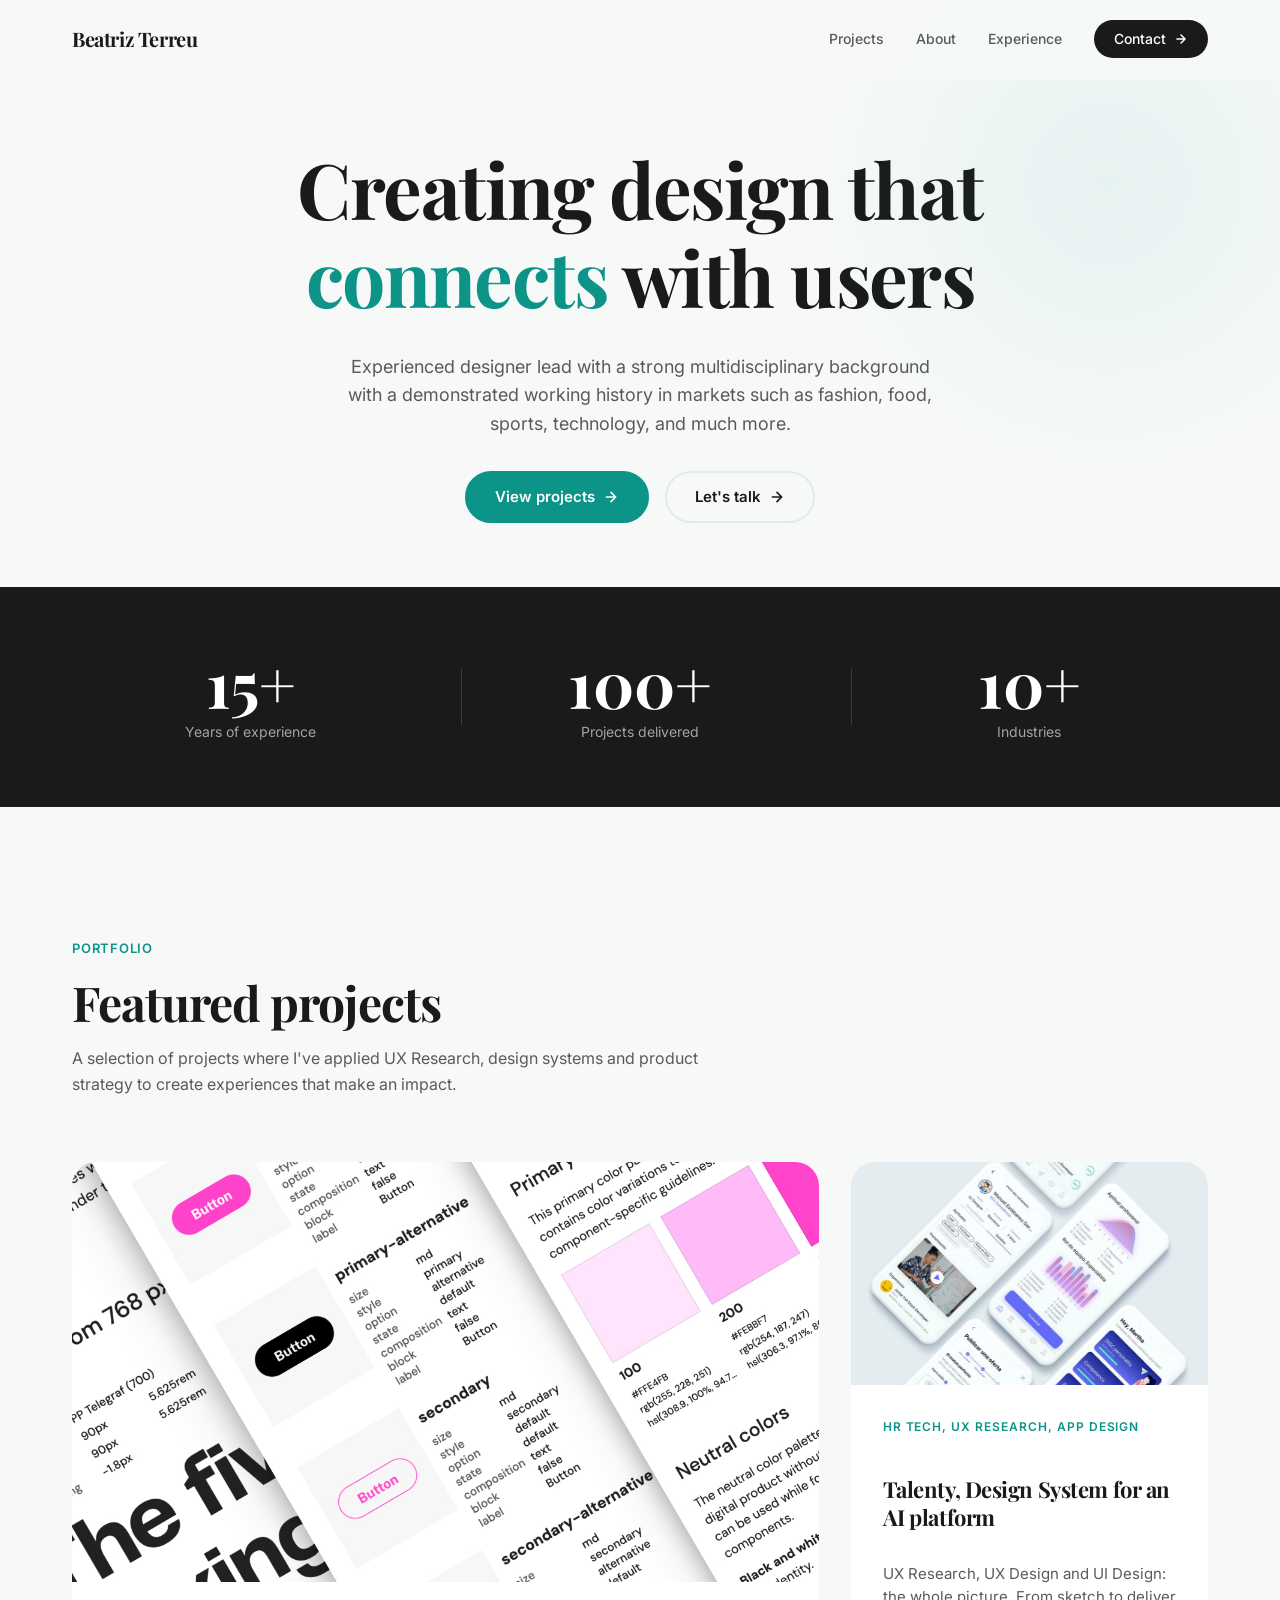
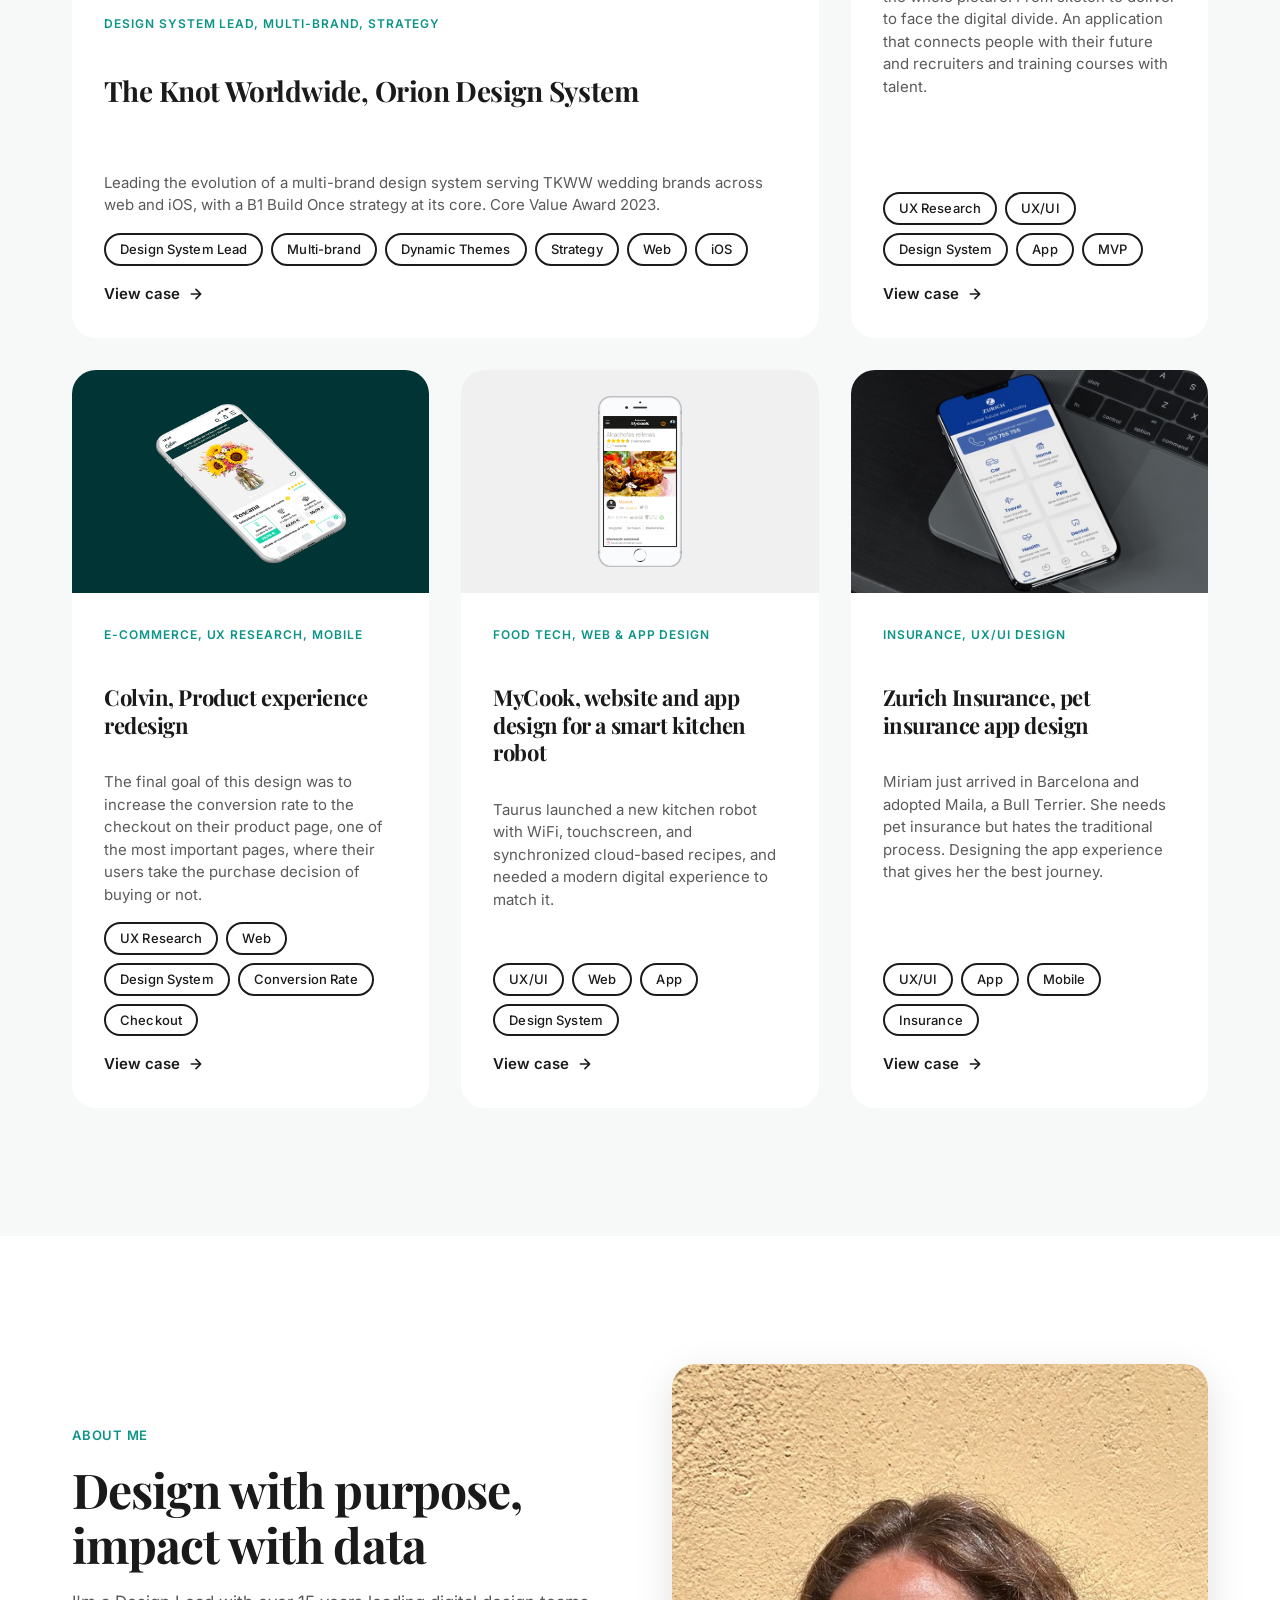
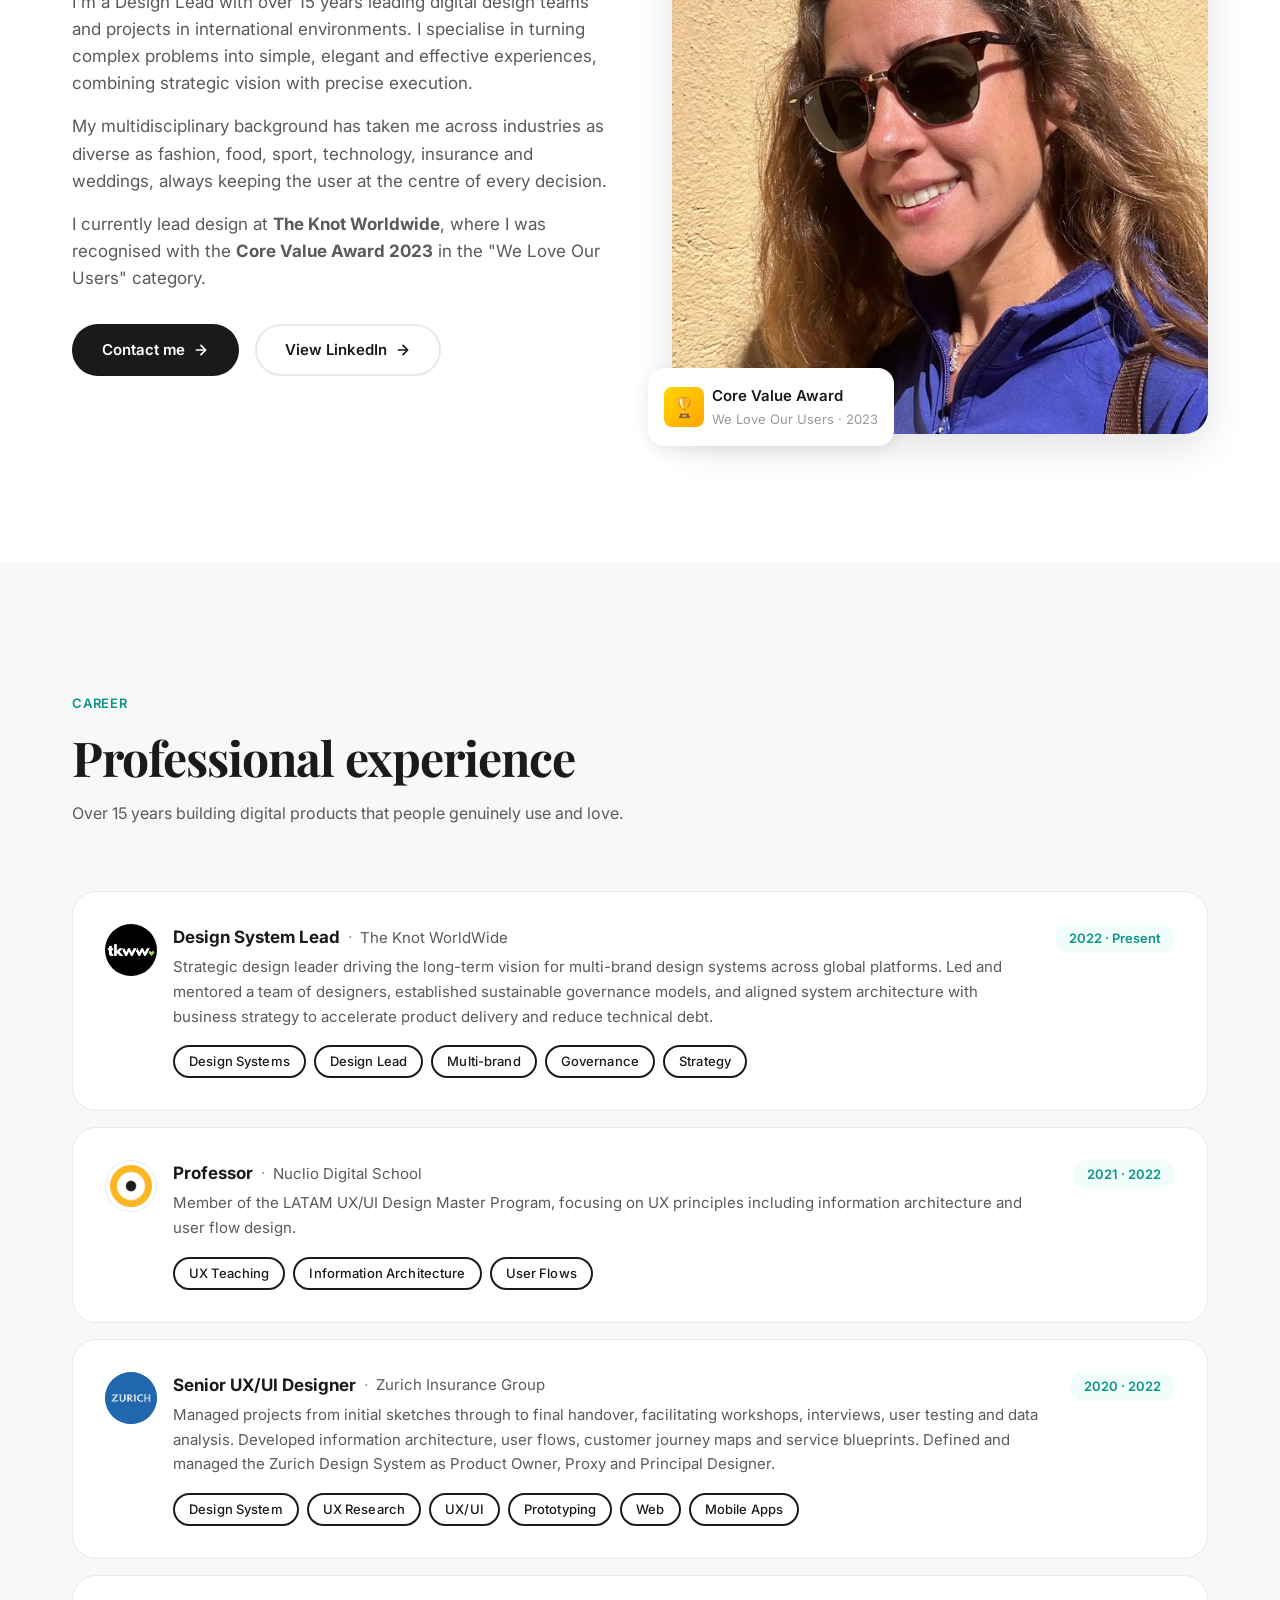
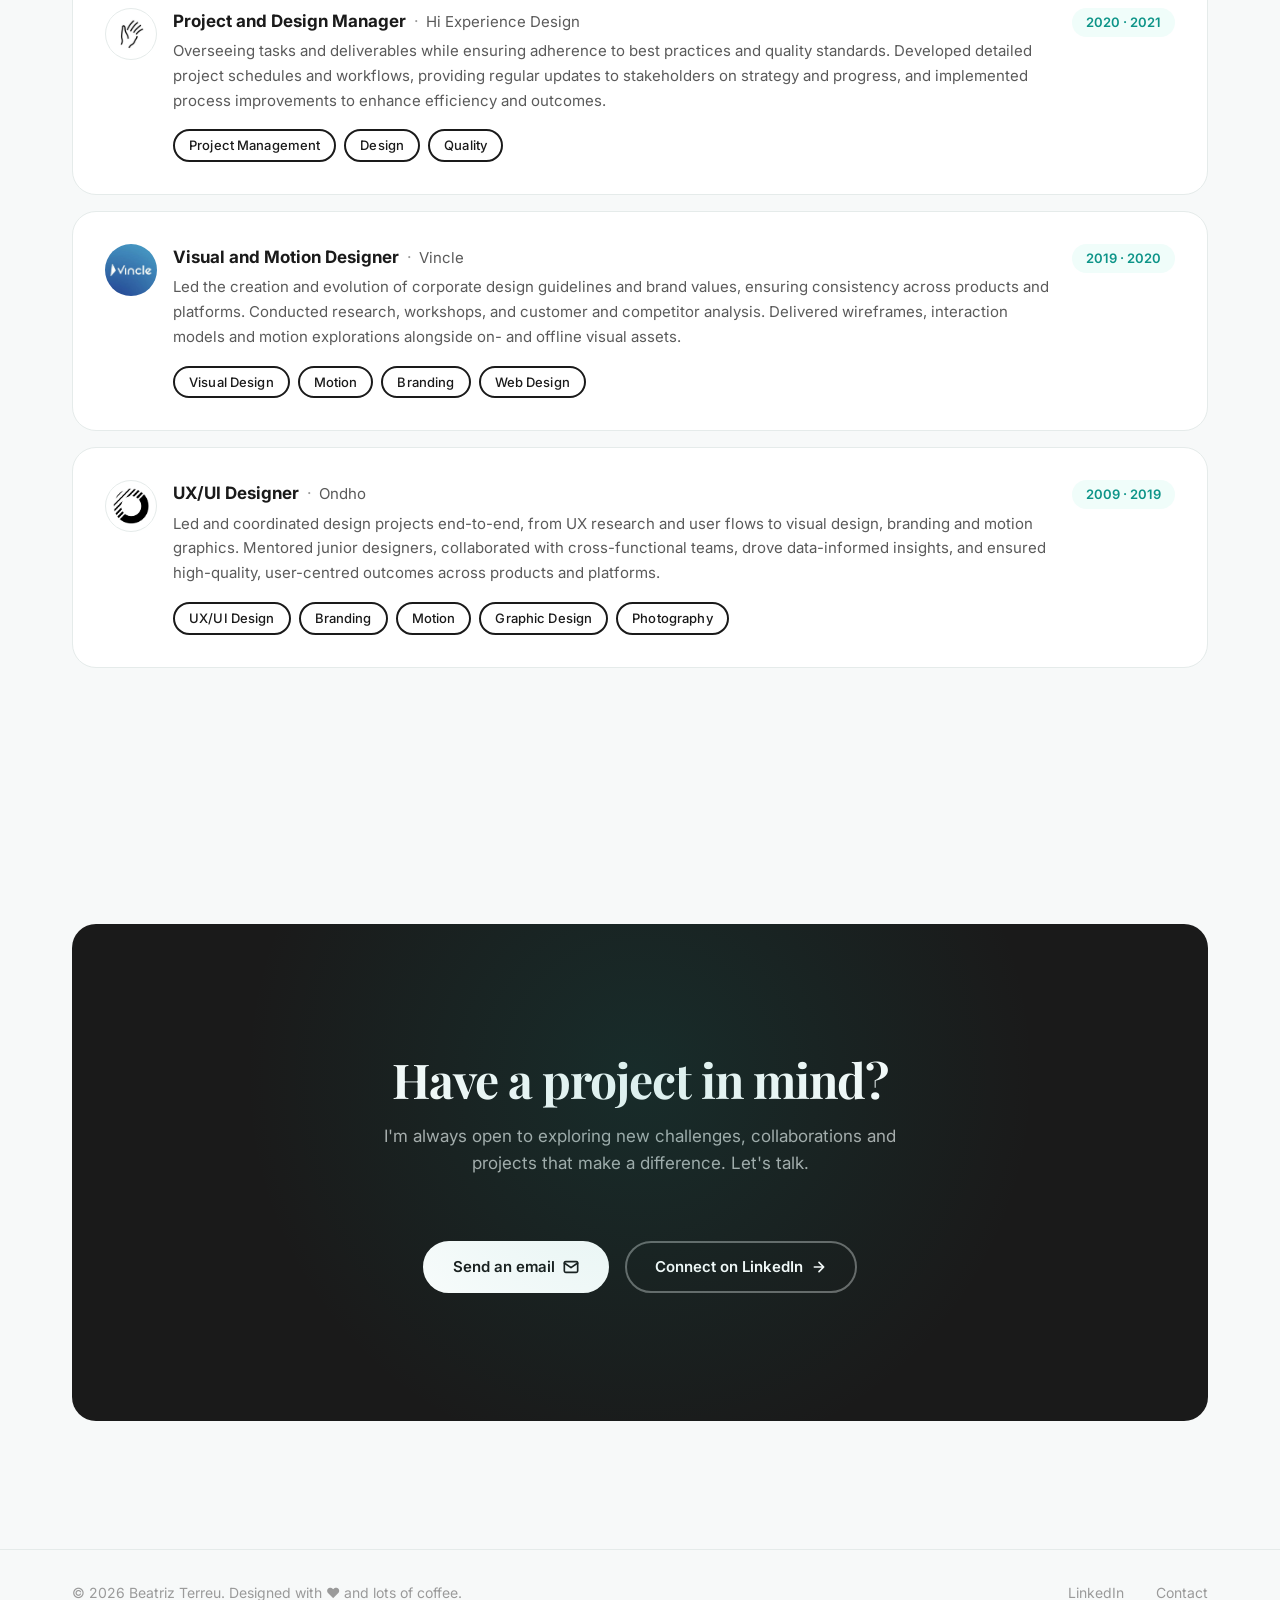
==== index.html @ 4262c6ac "Add files via upload" ====
<!DOCTYPE html>
<html lang="en">
<head>
  <meta charset="UTF-8" />
  <meta name="viewport" content="width=device-width, initial-scale=1.0" />
  <meta name="description" content="Beatriz Terreu, Design Lead with 15+ years of experience. Multidisciplinary background across fashion, food, sports, technology and more." />
  <meta name="keywords" content="Design Lead, UX Design, Design Systems, Product Design, Portfolio, Beatriz Terreu" />
  <meta property="og:title" content="Beatriz Terreu, Design Lead" />
  <meta property="og:description" content="Design Lead with 15+ years of experience and 100+ projects across fashion, food, sports, technology and more." />
  <meta property="og:type" content="website" />
  <meta property="og:url" content="https://beatrizterreu.github.io/portfolio/" />
  <meta name="twitter:card" content="summary_large_image" />
  <title>Beatriz Terreu</title>

  <link rel="preconnect" href="https://fonts.googleapis.com" />
  <link rel="preconnect" href="https://fonts.gstatic.com" crossorigin />
  <link href="https://fonts.googleapis.com/css2?family=Inter:wght@400;500;600;700&family=Playfair+Display:ital,wght@0,700;0,800;1,700&display=swap" rel="stylesheet" />
  <link rel="stylesheet" href="styles/main.css" />
  <link rel="icon" href="data:image/svg+xml,<svg xmlns='http://www.w3.org/2000/svg' viewBox='0 0 32 32'><rect width='32' height='32' rx='8' fill='%231A1A1A'/><text x='50%' y='56%' dominant-baseline='middle' text-anchor='middle' font-family='serif' font-size='16' font-weight='bold' fill='%230D9488'>BT</text></svg>" />
</head>
<body>

  <!-- ======= NAVIGATION ======= -->
  <nav class="nav" id="navbar" role="navigation" aria-label="Main navigation">
    <div class="container">
      <div class="nav__inner">
        <a href="index.html" class="nav__logo" aria-label="Beatriz Terreu, home">Beatriz Terreu</a>
        <ul class="nav__links" role="list">
          <li><a href="#projects" class="nav__link">Projects</a></li>
          <li><a href="#about" class="nav__link">About</a></li>
          <li><a href="#experience" class="nav__link">Experience</a></li>
          <li>
            <a href="mailto:bterreu@gmail.com" class="nav__cta">
              Contact
              <svg width="14" height="14" viewBox="0 0 24 24" fill="none" stroke="currentColor" stroke-width="2.5" stroke-linecap="round" stroke-linejoin="round" aria-hidden="true"><path d="M5 12h14M12 5l7 7-7 7"/></svg>
            </a>
          </li>
        </ul>
        <button class="nav__hamburger" id="hamburger" aria-label="Menu" aria-expanded="false" aria-controls="mobile-nav">
          <span></span><span></span><span></span>
        </button>
      </div>
    </div>
    <div class="nav__mobile" id="mobile-nav" role="menu">
      <a href="#projects" class="nav__link" role="menuitem">Projects</a>
      <a href="#about" class="nav__link" role="menuitem">About</a>
      <a href="#experience" class="nav__link" role="menuitem">Experience</a>
      <a href="mailto:bterreu@gmail.com" class="nav__cta" style="align-self:flex-start;" role="menuitem">Contact</a>
    </div>
  </nav>

  <!-- ======= HERO ======= -->
  <section class="hero">
    <div class="container">
      <div class="hero__inner">
        <div class="hero__content">
          <h1 class="hero__title">
            Creating design that<br/>
            <em>connects</em> with users
          </h1>
          <p class="hero__subtitle">
            Experienced designer lead with a strong multidisciplinary background with a demonstrated working history in markets such as fashion, food, sports, technology, and much more.
          </p>
          <div class="hero__actions">
            <a href="#projects" class="btn btn-primary">
              View projects
              <svg width="16" height="16" viewBox="0 0 24 24" fill="none" stroke="currentColor" stroke-width="2.5" stroke-linecap="round" stroke-linejoin="round" aria-hidden="true"><path d="M5 12h14M12 5l7 7-7 7"/></svg>
            </a>
            <a href="mailto:bterreu@gmail.com" class="btn btn-secondary">
              Let's talk
              <svg width="16" height="16" viewBox="0 0 24 24" fill="none" stroke="currentColor" stroke-width="2.5" stroke-linecap="round" stroke-linejoin="round" aria-hidden="true"><path d="M5 12h14M12 5l7 7-7 7"/></svg>
            </a>
          </div>
        </div>


      </div>
    </div>
  </section>

  <!-- ======= METRICS STRIP ======= -->
  <section class="metrics" aria-label="Experience metrics">
    <div class="container">
      <div class="metrics__grid" style="grid-template-columns: repeat(3, 1fr);">
        <div class="metric reveal">
          <span class="metric__number">15+</span>
          <span class="metric__label">Years of experience</span>
        </div>
        <div class="metric reveal reveal-delay-1">
          <span class="metric__number">100+</span>
          <span class="metric__label">Projects delivered</span>
        </div>
        <div class="metric reveal reveal-delay-2">
          <span class="metric__number">10+</span>
          <span class="metric__label">Industries</span>
        </div>
      </div>
    </div>
  </section>

  <!-- ======= FEATURED PROJECTS ======= -->
  <section class="section" id="projects" aria-label="Featured projects">
    <div class="container">
      <div class="section-header reveal">
        <span class="section-tag">Portfolio</span>
        <h2>Featured projects</h2>
        <p>A selection of projects where I've applied UX Research, design systems and product strategy to create experiences that make an impact.</p>
      </div>

      <div class="projects-grid">

        <!-- TKWW / ODS, Featured -->
        <article class="project-card project-card--featured reveal" onclick="location.href='projects/theknot.html'" aria-label="View The Knot Worldwide project">
          <div class="project-card__image">
            <img src="assets/images/tkww/ods-card.jpg" alt="Orion Design System, multi-brand token architecture" style="width:100%; height:100%; object-fit:cover; display:block;" loading="lazy" />
          </div>
          <div class="project-card__content">
            <div class="project-card__category">Design System Lead, Multi-brand, Strategy</div>
            <h3 class="project-card__title">The Knot Worldwide, Orion Design System</h3>
            <p class="project-card__desc">Leading the evolution of a multi-brand design system serving TKWW wedding brands across web and iOS, with a B1 Build Once strategy at its core. Core Value Award 2023.</p>
            <div class="project-card__tags">
              <span class="tag">Design System Lead</span>
              <span class="tag">Multi-brand</span>
              <span class="tag">Dynamic Themes</span>
              <span class="tag">Strategy</span>
              <span class="tag">Web</span>
              <span class="tag">iOS</span>
            </div>
            <a href="projects/theknot.html" class="project-card__link" tabindex="-1" aria-hidden="true">
              View case
              <svg width="16" height="16" viewBox="0 0 24 24" fill="none" stroke="currentColor" stroke-width="2.5" stroke-linecap="round" stroke-linejoin="round"><path d="M5 12h14M12 5l7 7-7 7"/></svg>
            </a>
          </div>
        </article>

        <!-- Talenty, Small -->
        <article class="project-card project-card--small reveal reveal-delay-1" onclick="location.href='projects/talenty.html'" aria-label="View Talenty project">
          <div class="project-card__image">
            <img src="assets/images/talenty/img_talenty.jpg" alt="Talenty" style="width:100%; height:100%; object-fit:cover; display:block;" />
          </div>
          <div class="project-card__content">
            <div class="project-card__category">HR Tech, UX Research, App Design</div>
            <h3 class="project-card__title">Talenty, Design System for an AI platform</h3>
            <p class="project-card__desc">UX Research, UX Design and UI Design: the whole picture. From sketch to deliver to face the digital divide. An application that connects people with their future and recruiters and training courses with talent.</p>
            <div class="project-card__tags">
              <span class="tag">UX Research</span>
              <span class="tag">UX/UI</span>
              <span class="tag">Design System</span>
              <span class="tag">App</span>
              <span class="tag">MVP</span>
            </div>
            <a href="projects/talenty.html" class="project-card__link" tabindex="-1" aria-hidden="true">
              View case
              <svg width="16" height="16" viewBox="0 0 24 24" fill="none" stroke="currentColor" stroke-width="2.5" stroke-linecap="round" stroke-linejoin="round"><path d="M5 12h14M12 5l7 7-7 7"/></svg>
            </a>
          </div>
        </article>

        <!-- Colvin, Third -->
        <article class="project-card project-card--small reveal" onclick="location.href='projects/colvin.html'" aria-label="View Colvin project">
          <div class="project-card__image" style="background:#013435;">
            <img src="assets/images/colvin/portada-colvin.jpg" alt="Colvin" style="width:100%; height:100%; object-fit:contain; display:block; padding: 12px 8px;" />
          </div>
          <div class="project-card__content">
            <div class="project-card__category">E-commerce, UX Research, Mobile</div>
            <h3 class="project-card__title">Colvin, Product experience redesign</h3>
            <p class="project-card__desc">The final goal of this design was to increase the conversion rate to the checkout on their product page, one of the most important pages, where their users take the purchase decision of buying or not.</p>
            <div class="project-card__tags">
              <span class="tag">UX Research</span>
              <span class="tag">Web</span>
              <span class="tag">Design System</span>
              <span class="tag">Conversion Rate</span>
              <span class="tag">Checkout</span>
            </div>
            <a href="projects/colvin.html" class="project-card__link" tabindex="-1" aria-hidden="true">
              View case
              <svg width="16" height="16" viewBox="0 0 24 24" fill="none" stroke="currentColor" stroke-width="2.5" stroke-linecap="round" stroke-linejoin="round"><path d="M5 12h14M12 5l7 7-7 7"/></svg>
            </a>
          </div>
        </article>

        <!-- MyCook, Fourth -->
        <article class="project-card project-card--small reveal reveal-delay-1" onclick="location.href='projects/mycook.html'" aria-label="View MyCook project">
          <div class="project-card__image" style="background:#f0f0f0;">
            <img src="assets/images/mycook/portada-mycook.jpg" alt="MyCook app recipe detail screen" loading="lazy" style="width:100%; height:100%; object-fit:contain; display:block; padding: 12px 8px;" />
          </div>
          <div class="project-card__content">
            <div class="project-card__category">Food Tech, Web &amp; App Design</div>
            <h3 class="project-card__title">MyCook, website and app design for a smart kitchen robot</h3>
            <p class="project-card__desc">Taurus launched a new kitchen robot with WiFi, touchscreen, and synchronized cloud-based recipes, and needed a modern digital experience to match it.</p>
            <div class="project-card__tags">
              <span class="tag">UX/UI</span>
              <span class="tag">Web</span>
              <span class="tag">App</span>
              <span class="tag">Design System</span>
            </div>
            <a href="projects/mycook.html" class="project-card__link" tabindex="-1" aria-hidden="true">
              View case
              <svg width="16" height="16" viewBox="0 0 24 24" fill="none" stroke="currentColor" stroke-width="2.5" stroke-linecap="round" stroke-linejoin="round"><path d="M5 12h14M12 5l7 7-7 7"/></svg>
            </a>
          </div>
        </article>

        <!-- Zurich, Full width last -->
        <article class="project-card project-card--small project-card--soft-zoom reveal reveal-delay-2" onclick="location.href='projects/zurich.html'" aria-label="View Zurich project">
          <div class="project-card__image" style="background:#1d1e20;">
            <img src="assets/images/zurich/portada-zurich.jpg" alt="Zurich Insurance app on iPhone" loading="lazy" style="width:100%; height:100%; object-fit:cover; display:block;" />
          </div>
          <div class="project-card__content">
            <div class="project-card__category">Insurance, UX/UI Design</div>
            <h3 class="project-card__title">Zurich Insurance, pet insurance app design</h3>
            <p class="project-card__desc">Miriam just arrived in Barcelona and adopted Maila, a Bull Terrier. She needs pet insurance but hates the traditional process. Designing the app experience that gives her the best journey.</p>
            <div class="project-card__tags">
              <span class="tag">UX/UI</span>
              <span class="tag">App</span>
              <span class="tag">Mobile</span>
              <span class="tag">Insurance</span>
            </div>
            <a href="projects/zurich.html" class="project-card__link" tabindex="-1" aria-hidden="true">
              View case
              <svg width="16" height="16" viewBox="0 0 24 24" fill="none" stroke="currentColor" stroke-width="2.5" stroke-linecap="round" stroke-linejoin="round"><path d="M5 12h14M12 5l7 7-7 7"/></svg>
            </a>
          </div>
        </article>

      </div>
    </div>
  </section>

  <!-- ======= ABOUT ======= -->
  <section class="section" id="about" style="background: var(--color-surface);">
    <div class="container">
      <div class="about__grid">
        <div class="about__content">
          <span class="section-tag reveal">About me</span>
          <h2 class="reveal">Design with purpose,<br/>impact with data</h2>
          <div class="reveal reveal-delay-1">
            <p>I'm a Design Lead with over 15 years leading digital design teams and projects in international environments. I specialise in turning complex problems into simple, elegant and effective experiences, combining strategic vision with precise execution.</p>
            <p>My multidisciplinary background has taken me across industries as diverse as fashion, food, sport, technology, insurance and weddings, always keeping the user at the centre of every decision.</p>
            <p>I currently lead design at <strong>The Knot Worldwide</strong>, where I was recognised with the <strong>Core Value Award 2023</strong> in the "We Love Our Users" category.</p>
          </div>

          <div class="hero__actions mt-lg reveal reveal-delay-2" style="justify-content: flex-start;">
            <a href="mailto:bterreu@gmail.com" class="btn btn-dark">Contact me
              <svg width="16" height="16" viewBox="0 0 24 24" fill="none" stroke="currentColor" stroke-width="2.5" stroke-linecap="round" stroke-linejoin="round" aria-hidden="true"><path d="M5 12h14M12 5l7 7-7 7"/></svg>
            </a>
            <a href="https://www.linkedin.com/in/beatrizterreu/" target="_blank" rel="noopener noreferrer" class="btn btn-secondary">View LinkedIn
              <svg width="16" height="16" viewBox="0 0 24 24" fill="none" stroke="currentColor" stroke-width="2.5" stroke-linecap="round" stroke-linejoin="round" aria-hidden="true"><path d="M5 12h14M12 5l7 7-7 7"/></svg>
            </a>
          </div>
        </div>

        <div class="about__visual">
          <div class="about__card-main" style="background:none;">
            <img src="assets/images/about/bea-profile-web.jpg" alt="Beatriz Terreu, Design System Lead" style="width:100%; height:100%; object-fit:cover; object-position:center top; display:block;" loading="lazy" />
          </div>
          <div class="about__card-float about__card-float--award">
            <div class="award-icon">🏆</div>
            <div>
              <strong>Core Value Award</strong>
              <span>We Love Our Users · 2023</span>
            </div>
          </div>
        </div>
      </div>
    </div>
  </section>

  <!-- ======= EXPERIENCE ======= -->
  <section class="section" id="experience">
    <div class="container">
      <div class="section-header reveal">
        <span class="section-tag">Career</span>
        <h2>Professional experience</h2>
        <p>Over 15 years building digital products that people genuinely use and love.</p>
      </div>

      <div style="display: flex; flex-direction: column; gap: var(--space-md);">

        <!-- 1. The Knot WorldWide -->
        <div class="career-card reveal" style="background: var(--color-surface); border-radius: var(--radius-xl); padding: var(--space-xl); border: 1px solid var(--color-border);">
          <div class="career-grid" style="display: grid; grid-template-columns: auto 1fr auto; gap: var(--space-lg); align-items: start;">
            <div style="width:52px; height:52px; background:#000; border-radius:50%; display:flex; align-items:center; justify-content:center; flex-shrink:0; overflow:hidden;">
              <img src="assets/images/experience/The Knot Worldwide logo.avif" alt="The Knot WorldWide" style="width:100%;height:100%;object-fit:cover;" onerror="this.style.display='none';this.nextElementSibling.style.display='block'"><span style="display:none;font-size:1.5rem;">💍</span>
            </div>
            <div class="career-body">
              <div class="career-title-row" style="display:flex; align-items:center; gap:var(--space-sm); flex-wrap:wrap; margin-bottom:0.375rem;">
                <span style="font-size:1.0625rem; font-weight:700; color:var(--color-primary);">Design System Lead</span>
                <span class="career-sep" style="color:var(--color-muted);">·</span>
                <span style="font-size:0.9375rem; color:var(--color-secondary);">The Knot WorldWide</span>
              </div>
              <p class="career-desc" style="font-size:0.9375rem; color:var(--color-secondary); max-width:100%; line-height:1.65; margin-bottom: var(--space-lg);">Strategic design leader driving the long-term vision for multi-brand design systems across global platforms. Led and mentored a team of designers, established sustainable governance models, and aligned system architecture with business strategy to accelerate product delivery and reduce technical debt.</p>
              <div class="career-chips" style="display:flex; flex-wrap:wrap; gap:var(--space-sm);">
                <span class="tag">Design Systems</span>
                <span class="tag">Design Lead</span>
                <span class="tag">Multi-brand</span>
                <span class="tag">Governance</span>
                <span class="tag">Strategy</span>
              </div>
            </div>
            <div class="career-date" style="text-align:right; flex-shrink:0;">
              <span style="display:inline-block; padding:0.25rem 0.875rem; background:var(--color-tag-bg); color:var(--color-accent); border-radius:var(--radius-full); font-size:0.8125rem; font-weight:600; white-space:nowrap;">2022 · Present</span>
            </div>
          </div>
        </div>

        <!-- 2. Nuclio Digital School -->
        <div class="career-card reveal reveal-delay-1" style="background: var(--color-surface); border-radius: var(--radius-xl); padding: var(--space-xl); border: 1px solid var(--color-border);">
          <div class="career-grid" style="display: grid; grid-template-columns: auto 1fr auto; gap: var(--space-lg); align-items: start;">
            <div style="width:52px; height:52px; background:#fff; border-radius:50%; display:flex; align-items:center; justify-content:center; flex-shrink:0; border:1px solid var(--color-border); overflow:hidden; padding:4px;">
              <img src="assets/images/experience/nuclio.png" alt="Nuclio Digital School" style="width:100%;height:100%;object-fit:contain;" onerror="this.style.display='none';this.nextElementSibling.style.display='block'"><span style="display:none;font-size:1.5rem;">🎓</span>
            </div>
            <div class="career-body">
              <div class="career-title-row" style="display:flex; align-items:center; gap:var(--space-sm); flex-wrap:wrap; margin-bottom:0.375rem;">
                <span style="font-size:1.0625rem; font-weight:700; color:var(--color-primary);">Professor</span>
                <span class="career-sep" style="color:var(--color-muted);">·</span>
                <span style="font-size:0.9375rem; color:var(--color-secondary);">Nuclio Digital School</span>
              </div>
              <p class="career-desc" style="font-size:0.9375rem; color:var(--color-secondary); max-width:100%; line-height:1.65; margin-bottom: var(--space-lg);">Member of the LATAM UX/UI Design Master Program, focusing on UX principles including information architecture and user flow design.</p>
              <div class="career-chips" style="display:flex; flex-wrap:wrap; gap:var(--space-sm);">
                <span class="tag">UX Teaching</span>
                <span class="tag">Information Architecture</span>
                <span class="tag">User Flows</span>
              </div>
            </div>
            <div class="career-date" style="text-align:right; flex-shrink:0;">
              <span style="display:inline-block; padding:0.25rem 0.875rem; background:var(--color-tag-bg); color:var(--color-accent); border-radius:var(--radius-full); font-size:0.8125rem; font-weight:600; white-space:nowrap;">2021 · 2022</span>
            </div>
          </div>
        </div>

        <!-- 3. Zurich Insurance Group -->
        <div class="career-card reveal reveal-delay-2" style="background: var(--color-surface); border-radius: var(--radius-xl); padding: var(--space-xl); border: 1px solid var(--color-border);">
          <div class="career-grid" style="display: grid; grid-template-columns: auto 1fr auto; gap: var(--space-lg); align-items: start;">
            <div style="width:52px; height:52px; background:#1E6EB3; border-radius:50%; display:flex; align-items:center; justify-content:center; flex-shrink:0; overflow:hidden;">
              <img src="assets/images/experience/zurich-logo.webp" alt="Zurich Insurance Group" style="width:100%;height:100%;object-fit:cover;" onerror="this.style.display='none';this.nextElementSibling.style.display='block'"><span style="display:none;font-size:1.5rem;">🛡️</span>
            </div>
            <div class="career-body">
              <div class="career-title-row" style="display:flex; align-items:center; gap:var(--space-sm); flex-wrap:wrap; margin-bottom:0.375rem;">
                <span style="font-size:1.0625rem; font-weight:700; color:var(--color-primary);">Senior UX/UI Designer</span>
                <span class="career-sep" style="color:var(--color-muted);">·</span>
                <span style="font-size:0.9375rem; color:var(--color-secondary);">Zurich Insurance Group</span>
              </div>
              <p class="career-desc" style="font-size:0.9375rem; color:var(--color-secondary); max-width:100%; line-height:1.65; margin-bottom: var(--space-lg);">Managed projects from initial sketches through to final handover, facilitating workshops, interviews, user testing and data analysis. Developed information architecture, user flows, customer journey maps and service blueprints. Defined and managed the Zurich Design System as Product Owner, Proxy and Principal Designer.</p>
              <div class="career-chips" style="display:flex; flex-wrap:wrap; gap:var(--space-sm);">
                <span class="tag">Design System</span>
                <span class="tag">UX Research</span>
                <span class="tag">UX/UI</span>
                <span class="tag">Prototyping</span>
                <span class="tag">Web</span>
                <span class="tag">Mobile Apps</span>
              </div>
            </div>
            <div class="career-date" style="text-align:right; flex-shrink:0;">
              <span style="display:inline-block; padding:0.25rem 0.875rem; background:var(--color-tag-bg); color:var(--color-accent); border-radius:var(--radius-full); font-size:0.8125rem; font-weight:600; white-space:nowrap;">2020 · 2022</span>
            </div>
          </div>
        </div>

        <!-- 4. Hi Experience Design -->
        <div class="career-card reveal reveal-delay-3" style="background: var(--color-surface); border-radius: var(--radius-xl); padding: var(--space-xl); border: 1px solid var(--color-border);">
          <div class="career-grid" style="display: grid; grid-template-columns: auto 1fr auto; gap: var(--space-lg); align-items: start;">
            <div style="width:52px; height:52px; background:#fff; border-radius:50%; display:flex; align-items:center; justify-content:center; flex-shrink:0; border:1px solid var(--color-border); overflow:hidden; padding:4px;">
              <img src="assets/images/experience/hi experience.jpg" alt="Hi Experience Design" style="width:100%;height:100%;object-fit:contain;" onerror="this.style.display='none';this.nextElementSibling.style.display='block'"><span style="display:none;font-size:1.5rem;">🎨</span>
            </div>
            <div class="career-body">
              <div class="career-title-row" style="display:flex; align-items:center; gap:var(--space-sm); flex-wrap:wrap; margin-bottom:0.375rem;">
                <span style="font-size:1.0625rem; font-weight:700; color:var(--color-primary);">Project and Design Manager</span>
                <span class="career-sep" style="color:var(--color-muted);">·</span>
                <span style="font-size:0.9375rem; color:var(--color-secondary);">Hi Experience Design</span>
              </div>
              <p class="career-desc" style="font-size:0.9375rem; color:var(--color-secondary); max-width:100%; line-height:1.65; margin-bottom: var(--space-lg);">Overseeing tasks and deliverables while ensuring adherence to best practices and quality standards. Developed detailed project schedules and workflows, providing regular updates to stakeholders on strategy and progress, and implemented process improvements to enhance efficiency and outcomes.</p>
              <div class="career-chips" style="display:flex; flex-wrap:wrap; gap:var(--space-sm);">
                <span class="tag">Project Management</span>
                <span class="tag">Design</span>
                <span class="tag">Quality</span>
              </div>
            </div>
            <div class="career-date" style="text-align:right; flex-shrink:0;">
              <span style="display:inline-block; padding:0.25rem 0.875rem; background:var(--color-tag-bg); color:var(--color-accent); border-radius:var(--radius-full); font-size:0.8125rem; font-weight:600; white-space:nowrap;">2020 · 2021</span>
            </div>
          </div>
        </div>

        <!-- 5. Vincle -->
        <div class="career-card reveal" style="background: var(--color-surface); border-radius: var(--radius-xl); padding: var(--space-xl); border: 1px solid var(--color-border);">
          <div class="career-grid" style="display: grid; grid-template-columns: auto 1fr auto; gap: var(--space-lg); align-items: start;">
            <div style="width:52px; height:52px; background:#fff; border-radius:50%; display:flex; align-items:center; justify-content:center; flex-shrink:0; overflow:hidden;">
              <img src="assets/images/experience/vincle.jpg" alt="Vincle" style="width:100%;height:100%;object-fit:cover;" onerror="this.style.display='none';this.nextElementSibling.style.display='block'"><span style="display:none;font-size:1.5rem;">🎬</span>
            </div>
            <div class="career-body">
              <div class="career-title-row" style="display:flex; align-items:center; gap:var(--space-sm); flex-wrap:wrap; margin-bottom:0.375rem;">
                <span style="font-size:1.0625rem; font-weight:700; color:var(--color-primary);">Visual and Motion Designer</span>
                <span class="career-sep" style="color:var(--color-muted);">·</span>
                <span style="font-size:0.9375rem; color:var(--color-secondary);">Vincle</span>
              </div>
              <p class="career-desc" style="font-size:0.9375rem; color:var(--color-secondary); max-width:100%; line-height:1.65; margin-bottom: var(--space-lg);">Led the creation and evolution of corporate design guidelines and brand values, ensuring consistency across products and platforms. Conducted research, workshops, and customer and competitor analysis. Delivered wireframes, interaction models and motion explorations alongside on- and offline visual assets.</p>
              <div class="career-chips" style="display:flex; flex-wrap:wrap; gap:var(--space-sm);">
                <span class="tag">Visual Design</span>
                <span class="tag">Motion</span>
                <span class="tag">Branding</span>
                <span class="tag">Web Design</span>
              </div>
            </div>
            <div class="career-date" style="text-align:right; flex-shrink:0;">
              <span style="display:inline-block; padding:0.25rem 0.875rem; background:var(--color-tag-bg); color:var(--color-accent); border-radius:var(--radius-full); font-size:0.8125rem; font-weight:600; white-space:nowrap;">2019 · 2020</span>
            </div>
          </div>
        </div>

        <!-- 6. Ondho -->
        <div class="career-card reveal reveal-delay-1" style="background: var(--color-surface); border-radius: var(--radius-xl); padding: var(--space-xl); border: 1px solid var(--color-border);">
          <div class="career-grid" style="display: grid; grid-template-columns: auto 1fr auto; gap: var(--space-lg); align-items: start;">
            <div style="width:52px; height:52px; background:#fff; border-radius:50%; display:flex; align-items:center; justify-content:center; flex-shrink:0; border:1px solid var(--color-border); overflow:hidden; padding:4px;">
              <img src="assets/images/experience/ondho.png" alt="Ondho" style="width:100%;height:100%;object-fit:contain;" onerror="this.style.display='none';this.nextElementSibling.style.display='block'"><span style="display:none;font-size:1.5rem;">💻</span>
            </div>
            <div class="career-body">
              <div class="career-title-row" style="display:flex; align-items:center; gap:var(--space-sm); flex-wrap:wrap; margin-bottom:0.375rem;">
                <span style="font-size:1.0625rem; font-weight:700; color:var(--color-primary);">UX/UI Designer</span>
                <span class="career-sep" style="color:var(--color-muted);">·</span>
                <span style="font-size:0.9375rem; color:var(--color-secondary);">Ondho</span>
              </div>
              <p class="career-desc" style="font-size:0.9375rem; color:var(--color-secondary); max-width:100%; line-height:1.65; margin-bottom: var(--space-lg);">Led and coordinated design projects end-to-end, from UX research and user flows to visual design, branding and motion graphics. Mentored junior designers, collaborated with cross-functional teams, drove data-informed insights, and ensured high-quality, user-centred outcomes across products and platforms.</p>
              <div class="career-chips" style="display:flex; flex-wrap:wrap; gap:var(--space-sm);">
                <span class="tag">UX/UI Design</span>
                <span class="tag">Branding</span>
                <span class="tag">Motion</span>
                <span class="tag">Graphic Design</span>
                <span class="tag">Photography</span>
              </div>
            </div>
            <div class="career-date" style="text-align:right; flex-shrink:0;">
              <span style="display:inline-block; padding:0.25rem 0.875rem; background:var(--color-tag-bg); color:var(--color-accent); border-radius:var(--radius-full); font-size:0.8125rem; font-weight:600; white-space:nowrap;">2009 · 2019</span>
            </div>
          </div>
        </div>

      </div>
    </div>
  </section>

  <!-- ======= CTA CONTACT ======= -->
  <div class="container">
    <div class="contact reveal">
      <h2>Have a project in mind?</h2>
      <p>I'm always open to exploring new challenges, collaborations and projects that make a difference. Let's talk.</p>
      <div class="contact__actions">
        <a href="mailto:bterreu@gmail.com" class="btn btn-light">
          Send an email
          <svg width="16" height="16" viewBox="0 0 24 24" fill="none" stroke="currentColor" stroke-width="2.5" stroke-linecap="round" stroke-linejoin="round" aria-hidden="true"><path d="M4 4h16c1.1 0 2 .9 2 2v12c0 1.1-.9 2-2 2H4c-1.1 0-2-.9-2-2V6c0-1.1.9-2 2-2z"/><polyline points="22,6 12,13 2,6"/></svg>
        </a>
        <a href="https://www.linkedin.com/in/beatrizterreu/" target="_blank" rel="noopener noreferrer" class="btn btn-outline-light">
          Connect on LinkedIn
          <svg width="16" height="16" viewBox="0 0 24 24" fill="none" stroke="currentColor" stroke-width="2.5" stroke-linecap="round" stroke-linejoin="round" aria-hidden="true"><path d="M5 12h14M12 5l7 7-7 7"/></svg>
        </a>
      </div>
    </div>
  </div>

  <!-- ======= FOOTER ======= -->
  <footer class="footer" role="contentinfo">
    <div class="container">
      <div class="footer__inner">
        <p class="footer__copy">© 2026 Beatriz Terreu. Designed with ♥ and lots of coffee.</p>
        <div class="footer__links">
          <a href="https://www.linkedin.com/in/beatrizterreu/" target="_blank" rel="noopener noreferrer" class="footer__link">LinkedIn</a>
          <a href="mailto:bterreu@gmail.com" class="footer__link">Contact</a>
        </div>
      </div>
    </div>
  </footer>

  <!-- ======= SCRIPTS ======= -->
  <script>
    const navbar = document.getElementById('navbar');
    window.addEventListener('scroll', () => {
      navbar.classList.toggle('scrolled', window.scrollY > 20);
    }, { passive: true });

    const hamburger = document.getElementById('hamburger');
    const mobileNav = document.getElementById('mobile-nav');
    hamburger.addEventListener('click', () => {
      const isOpen = hamburger.classList.toggle('open');
      mobileNav.classList.toggle('open', isOpen);
      hamburger.setAttribute('aria-expanded', isOpen);
    });

    mobileNav.querySelectorAll('a').forEach(link => {
      link.addEventListener('click', () => {
        hamburger.classList.remove('open');
        mobileNav.classList.remove('open');
        hamburger.setAttribute('aria-expanded', 'false');
      });
    });

    const revealElements = document.querySelectorAll('.reveal');
    const observer = new IntersectionObserver((entries) => {
      entries.forEach(entry => {
        if (entry.isIntersecting) {
          entry.target.classList.add('visible');
          observer.unobserve(entry.target);
        }
      });
    }, { threshold: 0.05, rootMargin: '0px 0px 0px 0px' });
    revealElements.forEach(el => observer.observe(el));

    // Fallback: force-show any element already in viewport on load
    setTimeout(() => {
      revealElements.forEach(el => {
        if (!el.classList.contains('visible')) {
          const rect = el.getBoundingClientRect();
          if (rect.top < window.innerHeight && rect.bottom > 0) {
            el.classList.add('visible');
          }
        }
      });
    }, 100);

    const metricsObserver = new IntersectionObserver((entries) => {
      entries.forEach(entry => {
        if (entry.isIntersecting) {
          const numbers = entry.target.querySelectorAll('.metric__number');
          numbers.forEach(num => {
            const text = num.textContent.trim();
            const match = text.match(/^(\+?)(\d+)(\+?)$/);
            if (match) {
              const pre  = match[1];
              const val  = parseInt(match[2]);
              const post = match[3];
              let frame = 0;
              const dur = 2000;
              const start = performance.now();
              const tick = (now) => {
                const p = Math.min((now - start) / dur, 1);
                const e = 1 - Math.pow(1 - p, 3);
                num.textContent = pre + Math.round(e * val) + post;
                if (p < 1) requestAnimationFrame(tick);
              };
              requestAnimationFrame(tick);
            }
          });
          metricsObserver.unobserve(entry.target);
        }
      });
    }, { threshold: 0.3 });

    const metricsSection = document.querySelector('.metrics');
    if (metricsSection) metricsObserver.observe(metricsSection);

    document.querySelectorAll('a[href^="#"]').forEach(anchor => {
      anchor.addEventListener('click', function(e) {
        const href = this.getAttribute('href');
        if (href === '#') return;
        e.preventDefault();
        const target = document.querySelector(href);
        if (target) {
          const offset = target.getBoundingClientRect().top + window.scrollY - 80;
          window.scrollTo({ top: offset, behavior: 'smooth' });
        }
      });
    });
  </script>
</body>
</html>
---- styles/main.css ----
/* ================================================
   BEATRIZ TERREU — Portfolio Design System
   ================================================ */

/* ---- DESIGN TOKENS ---- */
:root {
  /* Colors */
  --color-bg:        #F7F9F9;
  --color-surface:   #FFFFFF;
  --color-primary:   #1A1A1A;
  --color-secondary: #5A5A5A;
  --color-muted:     #9A9A9A;
  --color-accent:    #0D9488;
  --color-accent-2:  #0F766E;
  --color-border:    #E5EBEA;
  --color-tag-bg:    #F0FDFA;

  /* Typography */
  --font-sans: 'Inter', -apple-system, BlinkMacSystemFont, 'Segoe UI', sans-serif;
  --font-display: 'Playfair Display', Georgia, serif;

  /* Spacing */
  --space-xs:  0.25rem;
  --space-sm:  0.5rem;
  --space-md:  1rem;
  --space-lg:  2rem;
  --space-xl:  4rem;
  --space-2xl: 6rem;
  --space-3xl: 8rem;

  /* Border radius */
  --radius-sm: 4px;
  --radius-md: 8px;
  --radius-lg: 16px;
  --radius-xl: 24px;
  --radius-full: 999px;

  /* Shadows */
  --shadow-sm: 0 1px 3px rgba(0,0,0,0.06), 0 1px 2px rgba(0,0,0,0.04);
  --shadow-md: 0 4px 16px rgba(0,0,0,0.08);
  --shadow-lg: 0 12px 40px rgba(0,0,0,0.12);
  --shadow-hover: 0 20px 60px rgba(0,0,0,0.14);

  /* Transitions */
  --transition: 0.3s cubic-bezier(0.4, 0, 0.2, 1);
  --transition-slow: 0.5s cubic-bezier(0.4, 0, 0.2, 1);

  /* Layout */
  --max-width: 1200px;
  --nav-height: 80px;
}

/* ---- RESET ---- */
*, *::before, *::after {
  box-sizing: border-box;
  margin: 0;
  padding: 0;
}

html {
  scroll-behavior: smooth;
  -webkit-text-size-adjust: 100%;
}

body {
  font-family: var(--font-sans);
  font-size: 16px;
  line-height: 1.6;
  color: var(--color-primary);
  background-color: var(--color-bg);
  -webkit-font-smoothing: antialiased;
  -moz-osx-font-smoothing: grayscale;
}

img {
  max-width: 100%;
  height: auto;
  display: block;
}

a {
  color: inherit;
  text-decoration: none;
}

ul, ol {
  list-style: none;
}

/* ---- TYPOGRAPHY ---- */
h1, h2, h3, h4, h5 {
  font-family: var(--font-display);
  font-weight: 700;
  line-height: 1.15;
  letter-spacing: -0.02em;
}

h1 { font-size: clamp(2.5rem, 6vw, 5rem); }
h2 { font-size: clamp(1.75rem, 4vw, 3rem); margin-bottom: var(--space-md); }
h3 { font-size: clamp(1.25rem, 2.5vw, 1.75rem); margin-top: var(--space-lg); margin-bottom: var(--space-md); }
h4 { font-size: 1.125rem; }

p {
  color: var(--color-secondary);
  max-width: 65ch;
}

/* ---- LAYOUT ---- */
.container {
  width: 100%;
  max-width: var(--max-width);
  margin: 0 auto;
  padding: 0 var(--space-lg);
}

.section {
  padding: var(--space-3xl) 0;
}

.section-sm {
  padding: var(--space-xl) 0;
}

/* ---- NAVIGATION ---- */
.nav {
  position: fixed;
  top: 0;
  left: 0;
  right: 0;
  z-index: 100;
  height: var(--nav-height);
  background: rgba(247, 249, 249, 0.92);
  backdrop-filter: blur(12px);
  -webkit-backdrop-filter: blur(12px);
  border-bottom: 1px solid transparent;
  transition: border-color var(--transition), box-shadow var(--transition);
}

.nav.scrolled {
  border-bottom-color: var(--color-border);
  box-shadow: var(--shadow-sm);
}

.nav__inner {
  display: flex;
  align-items: center;
  justify-content: space-between;
  height: 100%;
  padding-top: 1.25rem;
  padding-bottom: 1.25rem;
  box-sizing: border-box;
}

.nav__logo {
  font-family: var(--font-display);
  font-size: 1.25rem;
  font-weight: 700;
  color: var(--color-primary);
  letter-spacing: -0.02em;
  transition: color var(--transition);
}

.nav__logo:hover { color: var(--color-accent); }

.nav__links {
  display: flex;
  align-items: center;
  gap: var(--space-lg);
}

.nav__link {
  font-size: 0.875rem;
  font-weight: 500;
  color: var(--color-secondary);
  position: relative;
  transition: color var(--transition);
}

.nav__link::after {
  content: '';
  position: absolute;
  bottom: -4px;
  left: 0;
  width: 0;
  height: 2px;
  background: var(--color-accent);
  transition: width var(--transition);
}

.nav__link:hover {
  color: var(--color-primary);
}

.nav__link:hover::after { width: 100%; }

.nav__cta {
  display: inline-flex;
  align-items: center;
  gap: var(--space-sm);
  padding: 0.5rem 1.25rem;
  background: var(--color-primary);
  color: #fff !important;
  border-radius: var(--radius-full);
  font-size: 0.875rem;
  font-weight: 500;
  transition: background var(--transition);
}

.nav__cta:hover {
  background: var(--color-accent);
}

.nav__cta::after { display: none !important; }

.nav__hamburger {
  display: none;
  flex-direction: column;
  gap: 5px;
  background: none;
  border: none;
  cursor: pointer;
  padding: 4px;
}

.nav__hamburger span {
  display: block;
  width: 24px;
  height: 2px;
  background: var(--color-primary);
  transition: var(--transition);
  transform-origin: center;
}

.nav__hamburger.open span:nth-child(1) { transform: rotate(45deg) translate(5px, 5px); }
.nav__hamburger.open span:nth-child(2) { opacity: 0; }
.nav__hamburger.open span:nth-child(3) { transform: rotate(-45deg) translate(5px, -5px); }

/* Mobile nav */
.nav__mobile {
  display: none;
  position: fixed;
  top: var(--nav-height);
  left: 0;
  right: 0;
  background: var(--color-bg);
  padding: var(--space-lg);
  flex-direction: column;
  gap: var(--space-md);
  border-bottom: 1px solid var(--color-border);
  box-shadow: var(--shadow-md);
}

.nav__mobile.open { display: flex; }
.nav__mobile .nav__link { font-size: 1rem; }

/* ---- HERO ---- */
.hero {
  min-height: auto;
  display: flex;
  align-items: center;
  padding-top: calc(var(--nav-height) + var(--space-xl));
  padding-bottom: var(--space-xl);
  position: relative;
  overflow: hidden;
}

.hero::before {
  content: '';
  position: absolute;
  top: -20%;
  right: -10%;
  width: 600px;
  height: 600px;
  border-radius: 50%;
  background: radial-gradient(circle, rgba(13,148,136,0.07) 0%, transparent 70%);
  pointer-events: none;
}

.hero__inner {
  display: flex;
  flex-direction: column;
  align-items: center;
  text-align: center;
  width: 100%;
  max-width: 720px;
  margin: 0 auto;
}

.hero__label {
  display: inline-flex;
  align-items: center;
  gap: var(--space-sm);
  padding: 0.375rem 1rem;
  background: var(--color-tag-bg);
  border: 2px solid rgba(13,148,136,0.35);
  border-radius: var(--radius-full);
  font-size: 0.8125rem;
  font-weight: 600;
  color: var(--color-accent);
  letter-spacing: 0.05em;
  text-transform: uppercase;
  margin-bottom: var(--space-md);
}

.hero__label::before {
  content: '';
  width: 7px;
  height: 7px;
  border-radius: 50%;
  background: var(--color-accent);
  animation: pulse 2s ease-in-out infinite;
}

@keyframes pulse {
  0%, 100% { opacity: 1; transform: scale(1); }
  50% { opacity: 0.5; transform: scale(0.8); }
}

.hero__title {
  margin-bottom: var(--space-lg);
  color: var(--color-primary);
}

.hero__title em {
  font-style: normal;
  color: var(--color-accent);
}

.hero__subtitle {
  font-size: 1.125rem;
  margin-bottom: var(--space-lg);
  max-width: 55ch;
  margin-left: auto;
  margin-right: auto;
}

.hero__actions {
  display: flex;
  flex-wrap: wrap;
  gap: var(--space-md);
  justify-content: center;
  align-items: center;
}

.hero__social {
  display: flex;
  gap: var(--space-md);
  margin-top: var(--space-lg);
}

.hero__social-link {
  display: flex;
  align-items: center;
  gap: 0.375rem;
  font-size: 0.875rem;
  color: var(--color-muted);
  transition: color var(--transition);
}

.hero__social-link:hover { color: var(--color-accent); }

.hero__image-wrap {
  position: relative;
  display: flex;
  justify-content: center;
}

.hero__image-card {
  width: 100%;
  max-width: 320px;
  aspect-ratio: 1/1;
  border-radius: var(--radius-xl);
  overflow: hidden;
  position: relative;
  box-shadow: var(--shadow-lg);
}

.hero__image-card img {
  width: 100%;
  height: 100%;
  object-fit: cover;
}

.hero__image-placeholder {
  width: 100%;
  height: 100%;
  background: linear-gradient(135deg, #2D2D5E 0%, #E8432C 100%);
  display: flex;
  align-items: center;
  justify-content: center;
}

.hero__initials {
  font-family: var(--font-display);
  font-size: 6rem;
  font-weight: 700;
  color: rgba(255,255,255,0.3);
  letter-spacing: -0.05em;
  user-select: none;
}

.hero__badge {
  position: absolute;
  bottom: -16px;
  right: -16px;
  background: var(--color-surface);
  border-radius: var(--radius-lg);
  padding: var(--space-md) var(--space-lg);
  box-shadow: var(--shadow-md);
  display: flex;
  align-items: center;
  gap: var(--space-md);
}

.hero__badge-icon {
  width: 48px;
  height: 48px;
  background: linear-gradient(135deg, #0D9488, #14B8A6);
  border-radius: var(--radius-md);
  display: flex;
  align-items: center;
  justify-content: center;
  font-size: 1.5rem;
}

.hero__badge-text strong {
  display: block;
  font-size: 1.25rem;
  font-weight: 700;
  line-height: 1;
}

.hero__badge-text span {
  font-size: 0.75rem;
  color: var(--color-muted);
}

/* ---- BUTTONS ---- */
.btn {
  display: inline-flex;
  align-items: center;
  gap: var(--space-sm);
  padding: 0.75rem 1.75rem;
  border-radius: var(--radius-full);
  font-size: 0.9375rem;
  font-weight: 600;
  cursor: pointer;
  transition: all var(--transition);
  border: 2px solid transparent;
  white-space: nowrap;
}

.btn-primary {
  background: var(--color-accent);
  color: #fff;
  border-color: var(--color-accent);
}

.btn-primary:hover {
  background: #0F766E;
  border-color: #0F766E;
}

.btn-secondary {
  background: transparent;
  color: var(--color-primary);
  border-color: var(--color-border);
}

.btn-secondary:hover {
  border-color: var(--color-primary);
}

.btn-dark {
  background: var(--color-primary);
  color: #fff;
}

.btn-dark:hover {
  background: var(--color-accent);
}

/* Arrow nudge on button hover */
.btn svg {
  transition: transform var(--transition);
}
.btn:hover svg {
  transform: translateX(3px);
}

/* ---- METRICS STRIP ---- */
.metrics {
  background: var(--color-primary);
  color: #fff;
  padding: var(--space-xl) 0;
}

.metrics__grid {
  display: grid;
  grid-template-columns: repeat(4, 1fr);
  gap: var(--space-lg);
}

.metric {
  text-align: center;
  position: relative;
}

.metric + .metric::before {
  content: '';
  position: absolute;
  left: 0;
  top: 20%;
  height: 60%;
  width: 1px;
  background: rgba(255,255,255,0.15);
}

.metric__number {
  font-family: var(--font-display);
  font-size: clamp(2.5rem, 5vw, 4rem);
  font-weight: 700;
  color: #fff !important;
  line-height: 1;
  display: block;
}

.metric__label {
  font-size: 0.875rem;
  color: rgba(255,255,255,0.6);
  margin-top: 0.375rem;
  display: block;
}

/* ---- SECTION HEADER ---- */
.section-header {
  margin-bottom: var(--space-xl);
}

.section-header h2 {
  margin-bottom: var(--space-md);
}

.section-header p {
  margin-top: 0;
}

/* Unified h2 + p spacing across all sections */
.section h2 {
  margin-bottom: var(--space-md);
}

.section-header--center {
  text-align: center;
}

.section-header--center p {
  margin: var(--space-md) auto 0;
}

.section-tag {
  display: inline-block;
  padding: 0;
  background: none;
  border: none;
  color: var(--color-accent);
  font-size: 0.8125rem;
  font-weight: 600;
  letter-spacing: 0.06em;
  text-transform: uppercase;
  margin-bottom: var(--space-md);
}

/* ---- PROJECTS GRID ---- */
.projects-grid {
  display: grid;
  grid-template-columns: repeat(12, 1fr);
  gap: var(--space-lg);
}

.project-card {
  background: var(--color-surface);
  border-radius: var(--radius-xl);
  overflow: hidden;
  transition: transform var(--transition), box-shadow var(--transition);
  cursor: pointer;
  display: flex;
  flex-direction: column;
  position: relative;
}

.project-card:hover {
  box-shadow: var(--shadow-hover);
}

.project-card--featured {
  grid-column: span 8;
}

.project-card--small {
  grid-column: span 4;
}

.project-card--half {
  grid-column: span 6;
}

.project-card__image {
  aspect-ratio: 16/10;
  overflow: hidden;
  background: var(--color-tag-bg);
  position: relative;
}

.project-card--featured .project-card__image {
  aspect-ratio: 16/9;
}

.project-card__image img {
  width: 100%;
  height: 100%;
  object-fit: cover;
  transition: transform var(--transition-slow);
}

.project-card:hover .project-card__image img {
  transform: scale(1.05);
}

.project-card__image-placeholder {
  width: 100%;
  height: 100%;
  display: flex;
  align-items: center;
  justify-content: center;
  font-size: 3rem;
}

.project-card__content {
  padding: var(--space-lg);
  flex: 1;
  display: flex;
  flex-direction: column;
}

.project-card__category {
  font-size: 0.75rem;
  font-weight: 600;
  text-transform: uppercase;
  letter-spacing: 0.08em;
  color: var(--color-accent);
  margin-bottom: var(--space-sm);
}

.project-card__title {
  font-family: var(--font-display);
  font-size: 1.375rem;
  font-weight: 700;
  color: var(--color-primary);
  margin-bottom: var(--space-lg);
  line-height: 1.25;
}

.project-card--featured .project-card__title {
  font-size: 1.75rem;
  margin-bottom: var(--space-xl);
}

.project-card__desc {
  font-size: 0.9375rem;
  color: var(--color-secondary);
  margin-bottom: var(--space-md);
  flex: 1;
  max-width: 100%;
  line-height: 1.5;
}

.project-card__tags {
  display: flex;
  flex-wrap: wrap;
  gap: var(--space-sm);
  margin-bottom: var(--space-md);
}

.tag {
  display: inline-block;
  padding: 0.25rem 0.875rem;
  background: transparent;
  color: var(--color-primary);
  border: 2px solid var(--color-primary);
  border-radius: var(--radius-full);
  font-size: 0.8125rem;
  font-weight: 500;
  letter-spacing: 0.01em;
}

.project-card__link {
  display: inline-flex;
  align-items: center;
  gap: var(--space-sm);
  font-size: 0.9375rem;
  font-weight: 600;
  color: var(--color-primary);
  transition: gap var(--transition), color var(--transition);
  align-self: flex-start;
  margin-top: auto;
}

.project-card__link:hover {
  gap: var(--space-md);
  color: var(--color-accent);
}

/* ---- ABOUT SECTION ---- */
.about__grid {
  display: grid;
  grid-template-columns: 1fr 1fr;
  gap: var(--space-xl);
  align-items: center;
}

.about__content p {
  margin-bottom: var(--space-md);
  font-size: 1.0625rem;
  max-width: 100%;
}

.about__skills {
  display: flex;
  flex-wrap: wrap;
  gap: var(--space-sm);
  margin-top: var(--space-lg);
}

.skill-chip {
  display: flex;
  align-items: center;
  gap: var(--space-sm);
  padding: 0.5rem 1rem;
  background: var(--color-surface);
  border: 1px solid var(--color-border);
  border-radius: var(--radius-full);
  font-size: 0.875rem;
  font-weight: 500;
  color: var(--color-secondary);
  transition: all var(--transition);
}

.skill-chip:hover {
  border-color: var(--color-accent);
  color: var(--color-accent);
  background: rgba(13,148,136,0.06);
}

.about__visual {
  position: relative;
}

.about__card-main {
  border-radius: var(--radius-xl);
  overflow: hidden;
  box-shadow: var(--shadow-lg);
  aspect-ratio: 4/5;
  background: linear-gradient(135deg, #2D2D5E 0%, #1a1a3e 100%);
  display: flex;
  align-items: center;
  justify-content: center;
}

.about__card-float {
  position: absolute;
  background: var(--color-surface);
  border-radius: var(--radius-lg);
  padding: var(--space-md);
  box-shadow: var(--shadow-md);
  display: flex;
  align-items: center;
  gap: var(--space-sm);
}

.about__card-float--award {
  bottom: -12px;
  left: -24px;
  font-size: 0.875rem;
}

.about__card-float--award strong {
  display: block;
  font-size: 0.9375rem;
  font-weight: 600;
}

.about__card-float--award span {
  font-size: 0.8125rem;
  color: var(--color-muted);
}

.award-icon {
  width: 40px;
  height: 40px;
  border-radius: var(--radius-md);
  background: linear-gradient(135deg, #FFD700, #FFA500);
  display: flex;
  align-items: center;
  justify-content: center;
  font-size: 1.25rem;
  flex-shrink: 0;
}

/* ---- INDUSTRIES ---- */
.industries__grid {
  display: grid;
  grid-template-columns: repeat(3, 1fr);
  gap: var(--space-md);
}

.industry-card {
  background: var(--color-surface);
  border-radius: var(--radius-lg);
  padding: var(--space-lg);
  transition: all var(--transition);
  border: 1px solid var(--color-border);
  display: flex;
  align-items: flex-start;
  gap: var(--space-md);
}

.industry-card:hover {
  border-color: var(--color-accent);
  box-shadow: var(--shadow-md);
}

.industry-card__icon {
  font-size: 2rem;
  width: 56px;
  height: 56px;
  background: var(--color-tag-bg);
  border-radius: var(--radius-md);
  display: flex;
  align-items: center;
  justify-content: center;
  flex-shrink: 0;
  transition: background var(--transition);
}

.industry-card:hover .industry-card__icon {
  background: rgba(13,148,136,0.1);
}

.industry-card__name {
  font-weight: 600;
  font-size: 1rem;
  color: var(--color-primary);
  margin-bottom: 0.25rem;
}

.industry-card__desc {
  font-size: 0.875rem;
  color: var(--color-muted);
  max-width: 100%;
  line-height: 1.4;
}

/* ---- EXPERIENCE TIMELINE ---- */
.experience__list {
  position: relative;
  padding-left: var(--space-xl);
}

.experience__list::before {
  content: '';
  position: absolute;
  left: 0;
  top: 8px;
  bottom: 8px;
  width: 2px;
  background: linear-gradient(to bottom, var(--color-accent), transparent);
}

.experience-item {
  position: relative;
  padding-bottom: var(--space-xl);
}

.experience-item::before {
  content: '';
  position: absolute;
  left: calc(-1 * var(--space-xl) - 5px);
  top: 6px;
  width: 12px;
  height: 12px;
  border-radius: 50%;
  background: var(--color-accent);
  border: 2px solid var(--color-bg);
  box-shadow: 0 0 0 3px rgba(232,67,44,0.2);
}

.experience-item__period {
  font-size: 0.8125rem;
  font-weight: 600;
  color: var(--color-accent);
  letter-spacing: 0.04em;
  margin-bottom: 0.25rem;
  display: block;
}

.experience-item__role {
  font-size: 1.125rem;
  font-weight: 700;
  color: var(--color-primary);
}

.experience-item__company {
  font-size: 0.9375rem;
  color: var(--color-secondary);
  margin-bottom: var(--space-sm);
}

.experience-item__desc {
  font-size: 0.9375rem;
  color: var(--color-secondary);
  max-width: 100%;
  line-height: 1.6;
}

/* ---- DESIGN SYSTEM PREVIEW ---- */
.ds-preview__grid {
  display: grid;
  grid-template-columns: repeat(3, 1fr);
  gap: var(--space-lg);
}

.ds-card {
  background: var(--color-surface);
  border-radius: var(--radius-xl);
  padding: var(--space-lg);
  border: 1px solid var(--color-border);
}

.ds-card__title {
  font-size: 0.875rem;
  font-weight: 600;
  color: var(--color-muted);
  text-transform: uppercase;
  letter-spacing: 0.08em;
  margin-bottom: var(--space-md);
}

.ds-colors {
  display: flex;
  gap: var(--space-sm);
}

.ds-color-swatch {
  flex: 1;
  height: 48px;
  border-radius: var(--radius-md);
}

.ds-typography-sample {
  display: flex;
  flex-direction: column;
  gap: var(--space-sm);
}

.ds-type-xl { font-size: 2rem; font-family: var(--font-display); font-weight: 700; color: var(--color-primary); }
.ds-type-lg { font-size: 1.25rem; font-weight: 600; color: var(--color-primary); }
.ds-type-sm { font-size: 0.875rem; color: var(--color-muted); }

/* ---- CONTACT ---- */
.contact {
  background: var(--color-primary);
  color: #fff;
  border-radius: var(--radius-xl);
  padding: var(--space-3xl) var(--space-xl);
  text-align: center;
  position: relative;
  overflow: hidden;
  margin: var(--space-3xl) 0;
}

.contact::before {
  content: '';
  position: absolute;
  top: -50%;
  left: 50%;
  transform: translateX(-50%);
  width: 800px;
  height: 800px;
  border-radius: 50%;
  background: radial-gradient(circle, rgba(13,148,136,0.15) 0%, transparent 70%);
  pointer-events: none;
}

.contact h2 {
  color: #fff;
  margin-bottom: var(--space-md);
}

.contact p {
  color: rgba(255,255,255,0.65);
  margin: 0 auto var(--space-xl);
  max-width: 50ch;
  font-size: 1.0625rem;
}

.contact__actions {
  display: flex;
  justify-content: center;
  flex-wrap: wrap;
  gap: var(--space-md);
}

.btn-light {
  background: #fff;
  color: var(--color-primary);
  border-color: #fff;
}

.btn-light:hover {
  background: var(--color-accent);
  border-color: var(--color-accent);
  color: #fff;
}

.btn-outline-light {
  background: transparent;
  color: #fff;
  border-color: rgba(255,255,255,0.35);
}

.btn-outline-light:hover {
  border-color: #fff;
  background: rgba(255,255,255,0.08);
}

.contact__socials {
  display: flex;
  justify-content: center;
  gap: var(--space-lg);
  margin-top: var(--space-xl);
}

.contact__social-link {
  color: rgba(255,255,255,0.5);
  font-size: 0.875rem;
  display: flex;
  align-items: center;
  gap: var(--space-sm);
  transition: color var(--transition);
}

.contact__social-link:hover { color: #fff; }

/* ---- FOOTER ---- */
.footer {
  border-top: 1px solid var(--color-border);
  padding: var(--space-lg) 0;
}

.footer__inner {
  display: flex;
  align-items: center;
  justify-content: space-between;
  flex-wrap: wrap;
  gap: var(--space-md);
}

.footer__copy {
  font-size: 0.875rem;
  color: var(--color-muted);
  max-width: 100%;
}

.footer__links {
  display: flex;
  gap: var(--space-lg);
}

.footer__link {
  font-size: 0.875rem;
  color: var(--color-muted);
  transition: color var(--transition);
}

.footer__link:hover { color: var(--color-accent); }

/* ---- SCROLL REVEAL ---- */
.reveal {
  opacity: 0;
  transform: translateY(30px);
  transition: opacity 0.6s ease, transform 0.6s ease;
}

.reveal.visible {
  opacity: 1;
  transform: translateY(0);
}

.reveal-delay-1 { transition-delay: 0.1s; }
.reveal-delay-2 { transition-delay: 0.2s; }
.reveal-delay-3 { transition-delay: 0.3s; }
.reveal-delay-4 { transition-delay: 0.4s; }

/* ---- RESPONSIVE ---- */
@media (max-width: 1024px) {
  .projects-grid {
    grid-template-columns: repeat(2, 1fr);
  }
  .project-card--featured,
  .project-card--small,
  .project-card--half {
    grid-column: span 1;
  }
  .metrics__grid {
    grid-template-columns: repeat(2, 1fr);
    gap: var(--space-lg) var(--space-xl);
  }
  .metric + .metric::before { display: none; }
  .industries__grid {
    grid-template-columns: repeat(2, 1fr);
  }
  .ds-preview__grid {
    grid-template-columns: 1fr 1fr;
  }
}

@media (max-width: 768px) {
  :root {
    --space-3xl: 5rem;
    --space-xl: 3rem;
  }

  .nav__links { display: none; }
  .nav__hamburger { display: flex; }

  .hero__inner {
    grid-template-columns: 1fr;
    text-align: center;
  }

  .hero__subtitle { margin: 0 auto var(--space-lg); }
  .hero__actions { justify-content: center; }
  .hero__social { justify-content: center; }
  .hero__image-wrap { order: -1; }
  .hero__image-card { max-width: 280px; }
  .hero__badge { display: none; }

  .about__grid {
    grid-template-columns: 1fr;
  }

  .about__visual { display: none; }

  .projects-grid { grid-template-columns: 1fr; }
  .project-card--featured,
  .project-card--small,
  .project-card--half {
    grid-column: span 1;
  }

  .metrics__grid {
    grid-template-columns: repeat(2, 1fr);
    gap: var(--space-lg);
  }

  .industries__grid { grid-template-columns: 1fr; }

  .ds-preview__grid { grid-template-columns: 1fr; }

  .contact {
    padding: var(--space-xl);
    margin: var(--space-xl) 0;
  }

  .footer__inner { flex-direction: column; text-align: center; }

  h1 { font-size: 2.5rem; }
  h2 { font-size: 1.875rem; }
}

@media (max-width: 480px) {
  .container { padding: 0 var(--space-md); }
  .metrics__grid { grid-template-columns: repeat(2, 1fr); }
  .contact__socials { flex-direction: column; align-items: center; gap: var(--space-md); }
  .hero__actions { flex-direction: column; align-items: center; }
  .btn { width: 100%; justify-content: center; }
}

/* ---- UTILITIES ---- */
.text-accent { color: var(--color-accent); }
.text-muted  { color: var(--color-muted); }
.mt-sm { margin-top: var(--space-sm); }
.mt-md { margin-top: var(--space-md); }
.mt-lg { margin-top: var(--space-lg); }
.flex-center { display: flex; align-items: center; justify-content: center; }
.sr-only {
  position: absolute;
  width: 1px;
  height: 1px;
  overflow: hidden;
  clip: rect(0,0,0,0);
  white-space: nowrap;
}

/* Nav CTA arrow animation */
.nav__cta svg {
  transition: transform var(--transition);
  flex-shrink: 0;
}
.nav__cta:hover svg {
  transform: translateX(3px);
}

/* Zurich card: softer zoom on hover */
.project-card--soft-zoom:hover .project-card__image img {
  transform: scale(1.02);
}

/* ---- CAREER CARDS: desktop spacing reduction ---- */
.career-card {
  padding: var(--space-lg) !important;
}
.career-grid {
  gap: var(--space-md) !important;
}
.career-title-row {
  margin-bottom: 0.25rem !important;
}
.career-desc {
  margin-bottom: var(--space-md) !important;
}

/* ---- MOBILE: project cards compact ---- */
@media (max-width: 640px) {
  .project-card__content {
    padding: var(--space-md);
  }
  .project-card__category {
    font-size: 0.6875rem;
    margin-bottom: 0.25rem;
  }
  .project-card__title {
    font-size: 1.0625rem;
    margin-top: 0;
    margin-bottom: var(--space-sm);
  }
  .project-card--featured .project-card__title {
    font-size: 1.1875rem;
    margin-top: 0;
    margin-bottom: var(--space-sm);
  }
  .project-card__desc {
    font-size: 0.875rem;
  }
  .tag {
    font-size: 0.75rem;
    padding: 0.2rem 0.625rem;
  }
  .project-card__tags {
    gap: 0.375rem;
  }
}

/* ---- MOBILE: career cards layout ---- */
@media (max-width: 640px) {
  .career-card {
    padding: var(--space-md) !important;
  }
  .career-grid {
    grid-template-columns: auto 1fr !important;
    grid-template-areas:
      "logo title"
      ". date"
      "desc desc"
      "chips chips" !important;
    row-gap: var(--space-sm) !important;
  }
  /* logo stays col 1 */
  .career-grid > div:first-child {
    grid-area: logo;
    align-self: start;
  }
  /* career-body becomes invisible box: children join the grid directly */
  .career-body {
    display: contents;
  }
  .career-title-row {
    grid-area: title;
    align-self: center;
    flex-direction: column;
    align-items: flex-start;
    gap: 0.125rem !important;
  }
  /* hide dot separator on mobile */
  .career-sep {
    display: none;
  }
  .career-date {
    grid-area: date;
    text-align: left !important;
  }
  .career-desc {
    grid-area: desc;
  }
  .career-chips {
    grid-area: chips;
  }
}
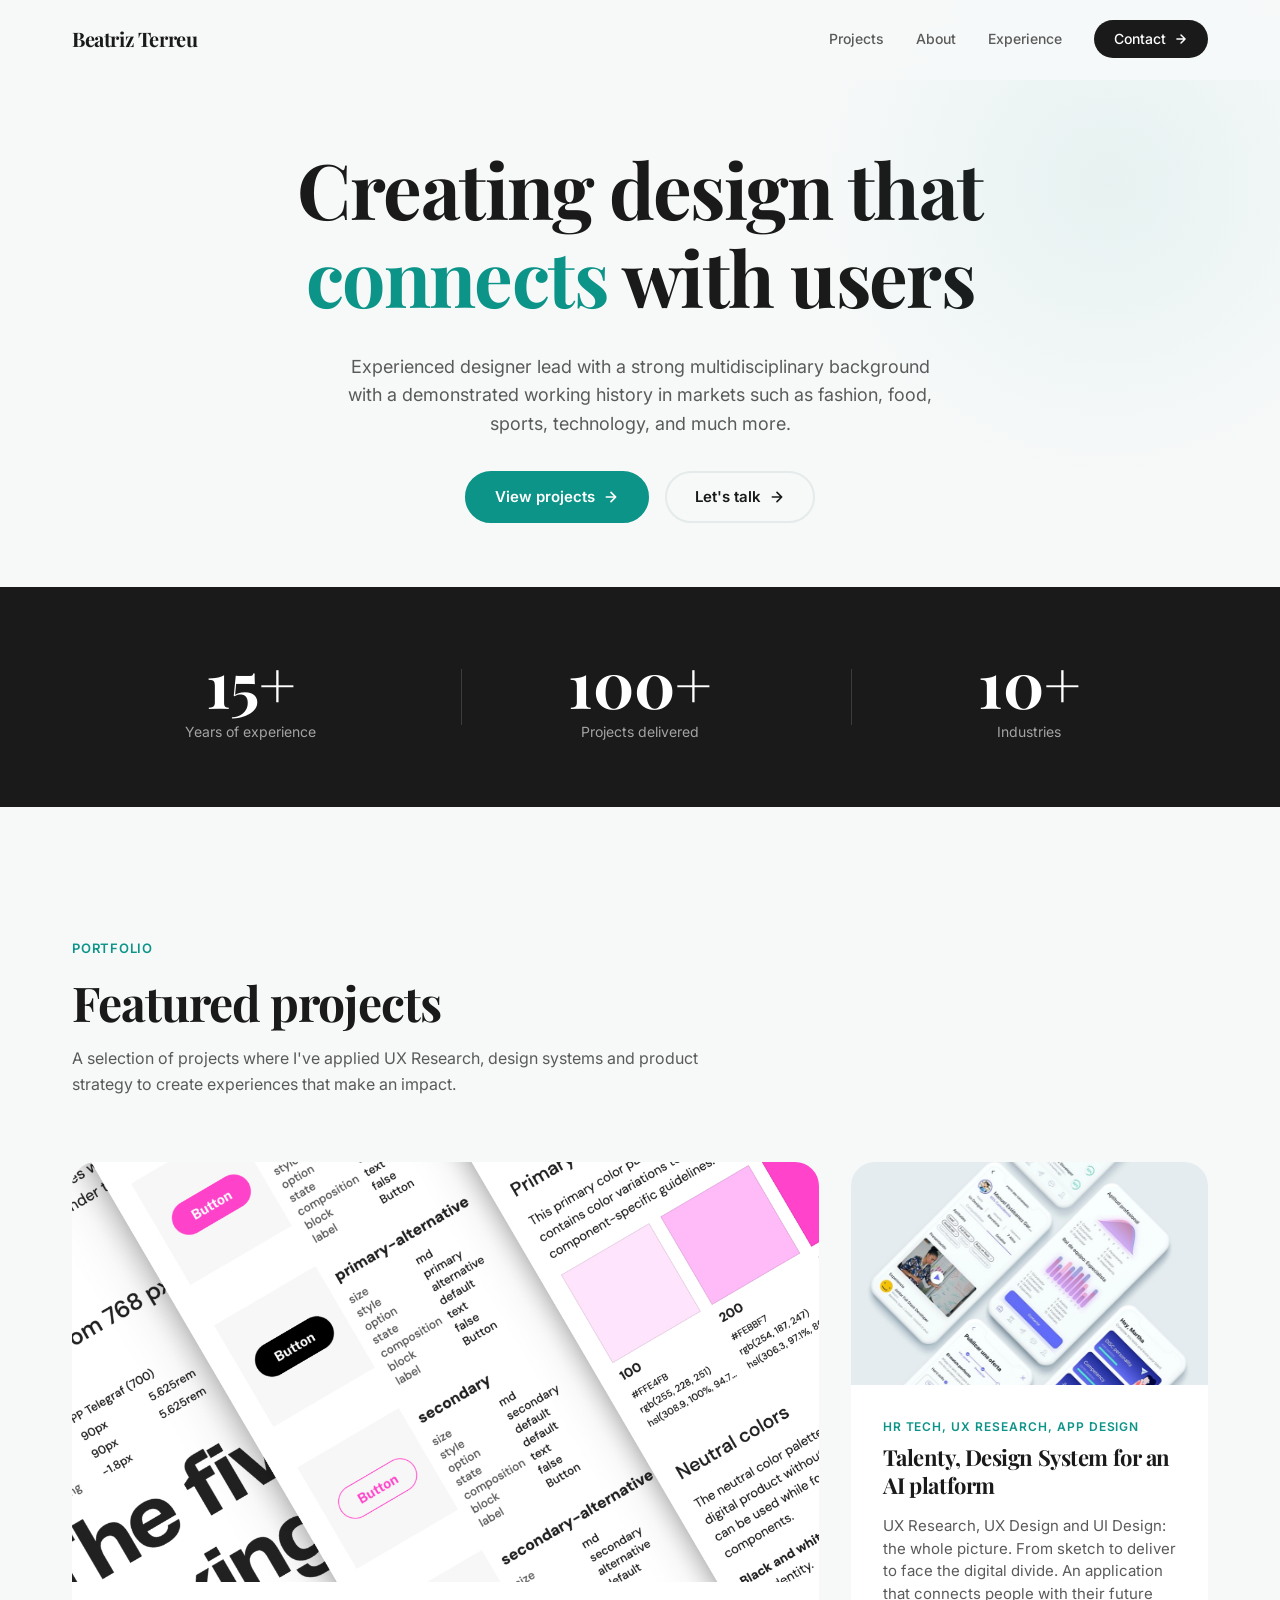
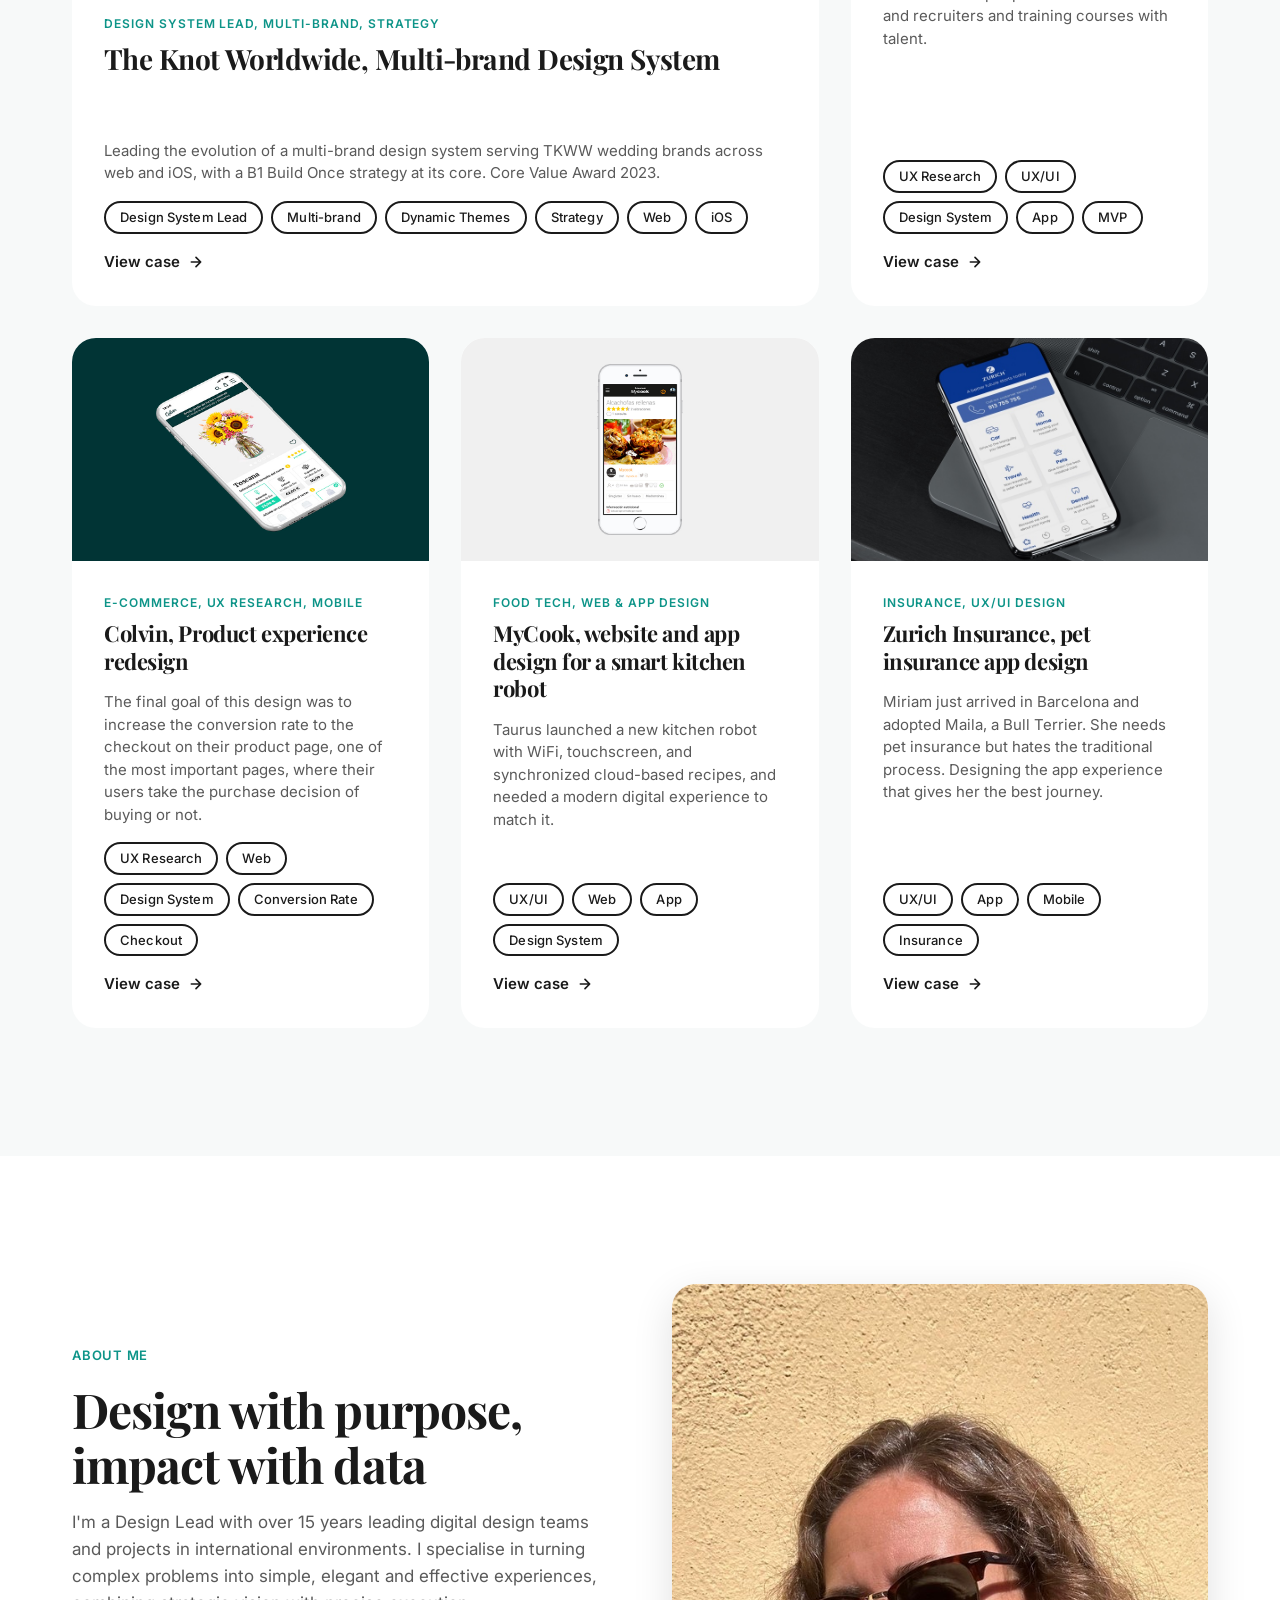
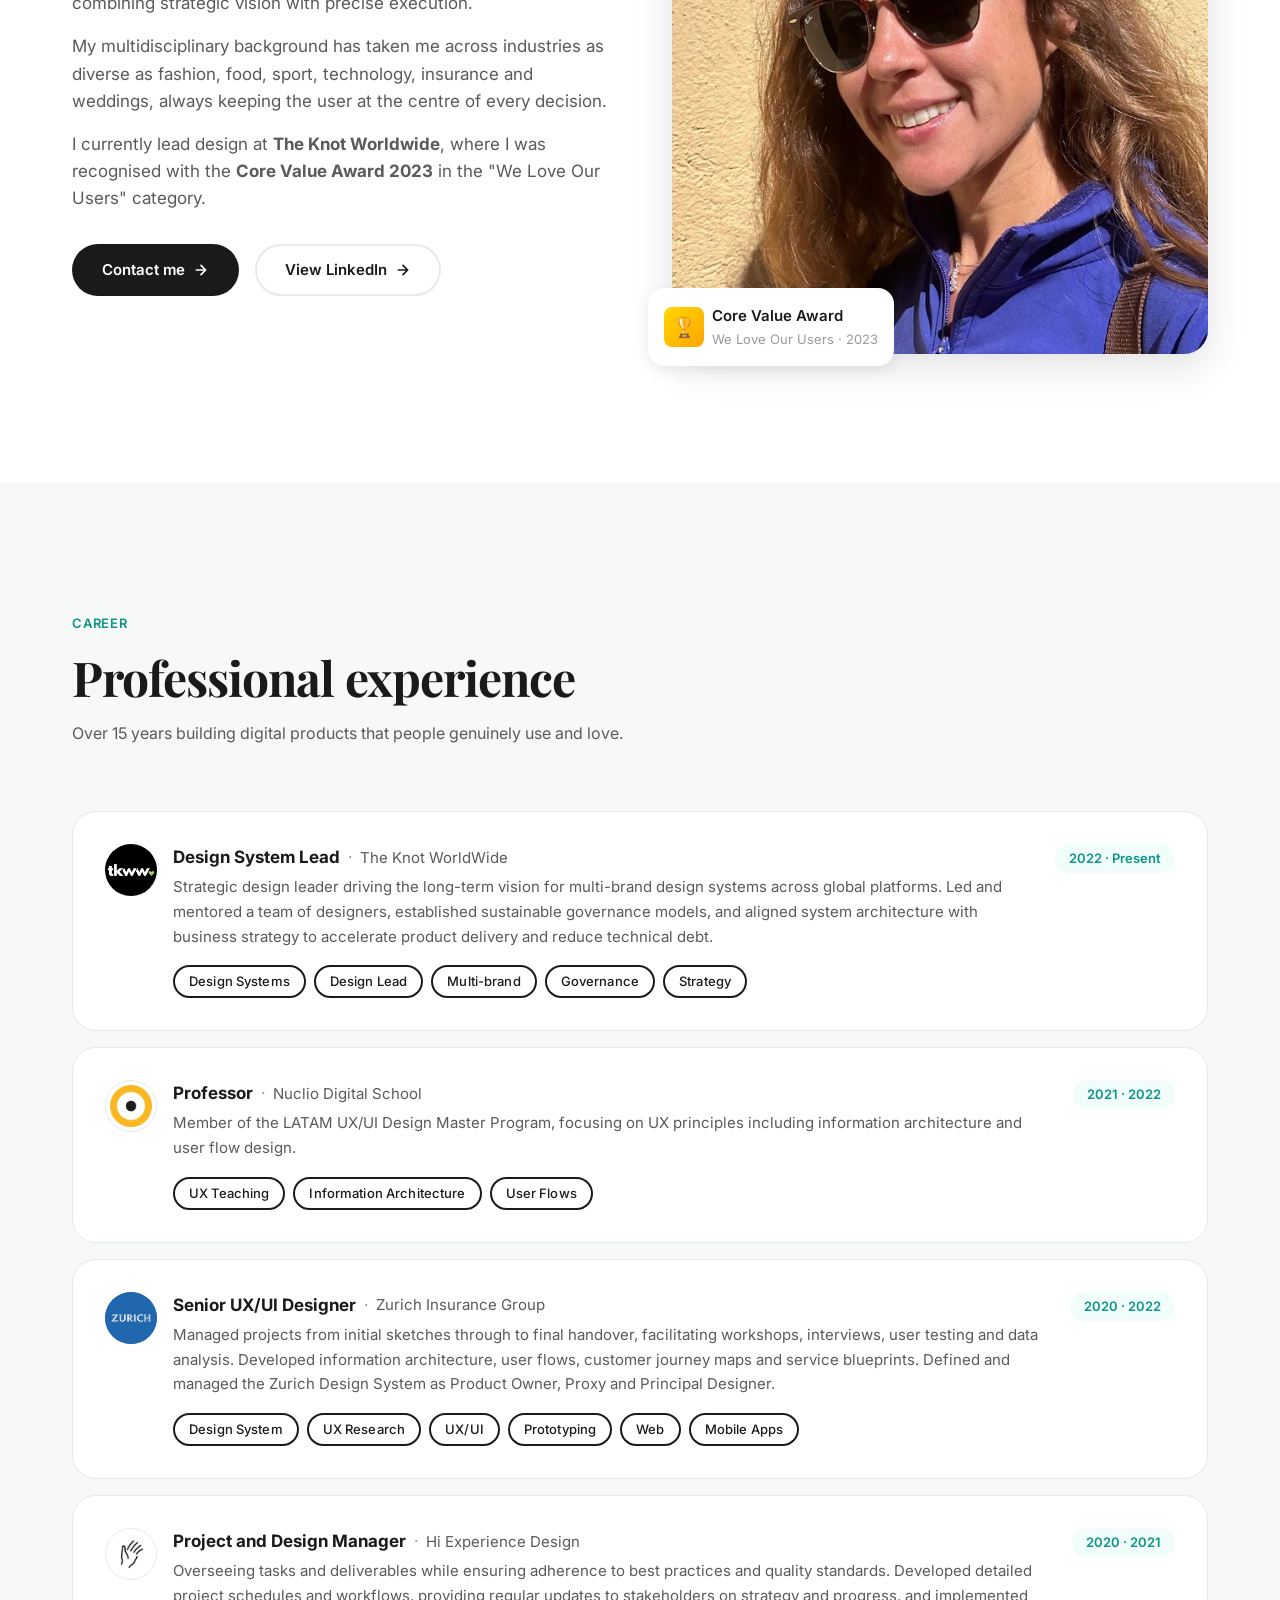
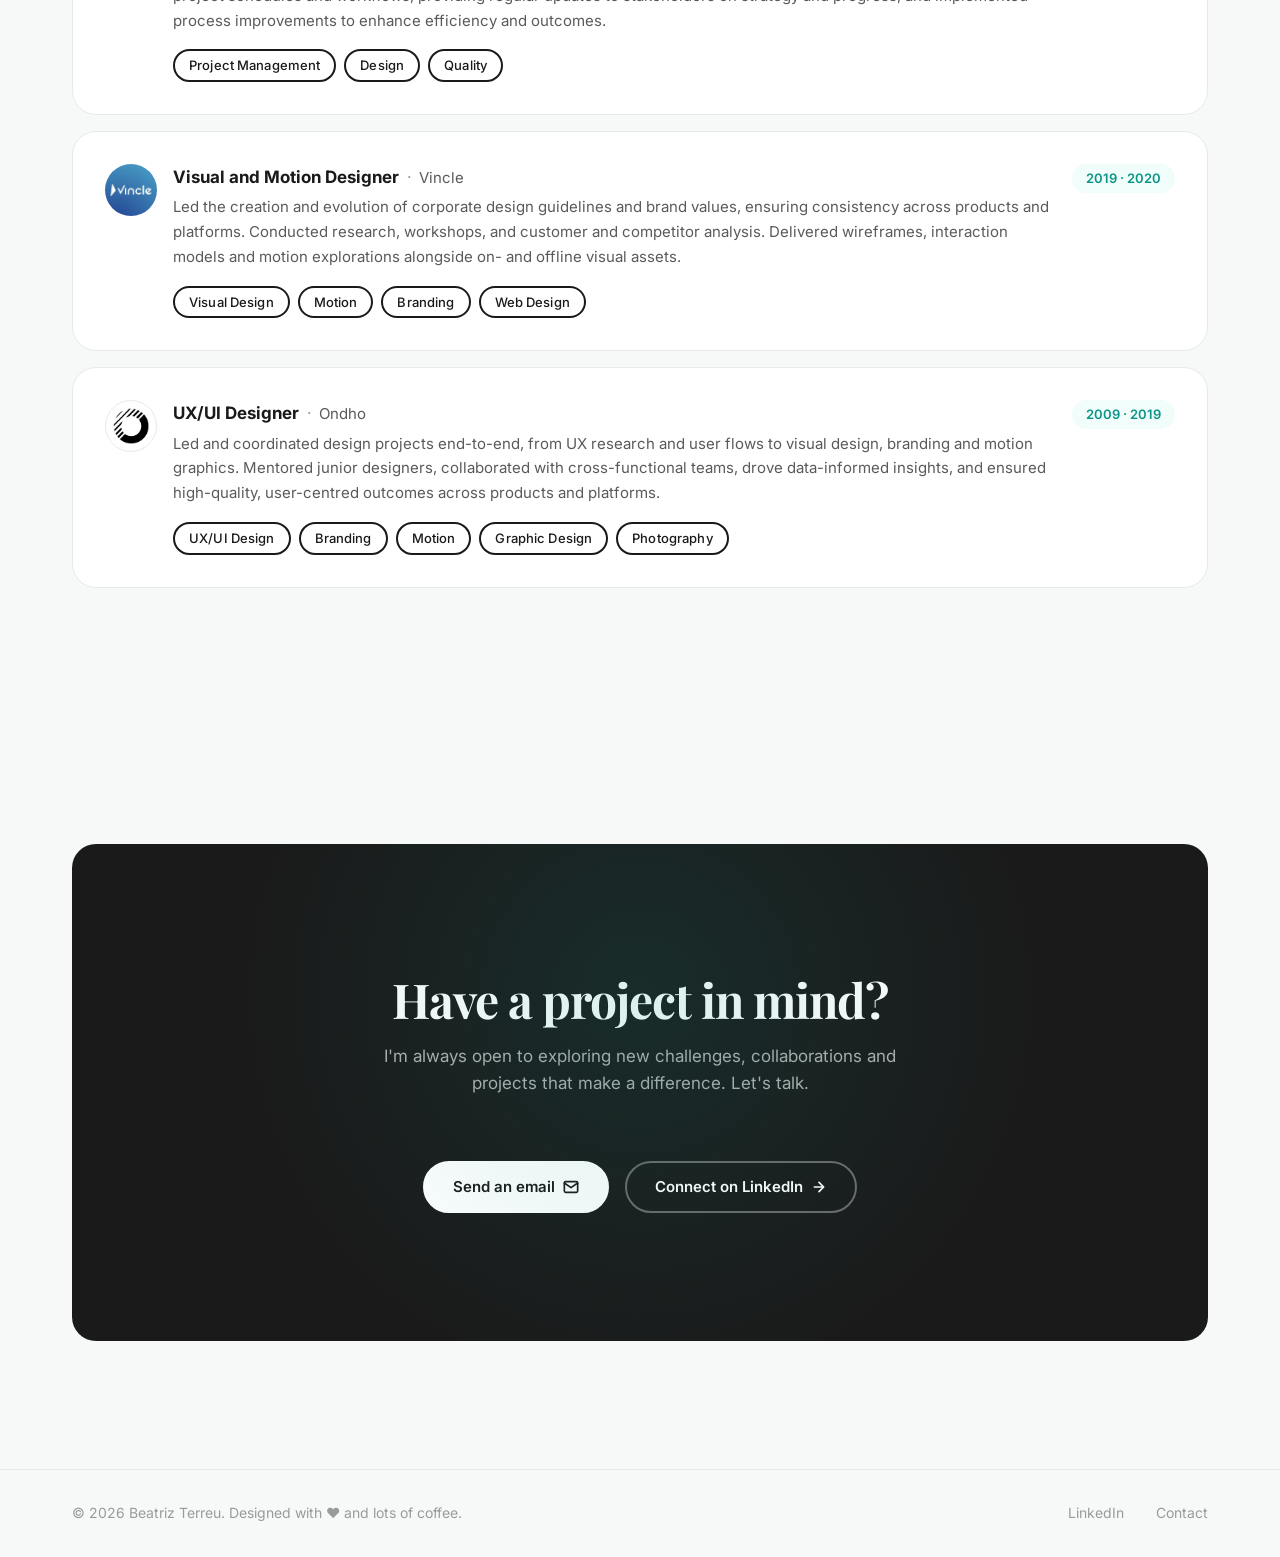
==== commit 74543a86: "Add files via upload" ====
--- a/index.html
+++ b/index.html
@@ -112,11 +112,11 @@
         <!-- TKWW / ODS, Featured -->
         <article class="project-card project-card--featured reveal" onclick="location.href='projects/theknot.html'" aria-label="View The Knot Worldwide project">
           <div class="project-card__image">
-            <img src="assets/images/tkww/ods-card.jpg" alt="Orion Design System, multi-brand token architecture" style="width:100%; height:100%; object-fit:cover; display:block;" loading="lazy" />
+            <img src="assets/images/tkww/ods-card.jpg" alt="Multi-brand Design System, The Knot Worldwide" style="width:100%; height:100%; object-fit:cover; display:block;" loading="lazy" />
           </div>
           <div class="project-card__content">
             <div class="project-card__category">Design System Lead, Multi-brand, Strategy</div>
-            <h3 class="project-card__title">The Knot Worldwide, Orion Design System</h3>
+            <h3 class="project-card__title">The Knot Worldwide, Multi-brand Design System</h3>
             <p class="project-card__desc">Leading the evolution of a multi-brand design system serving TKWW wedding brands across web and iOS, with a B1 Build Once strategy at its core. Core Value Award 2023.</p>
             <div class="project-card__tags">
               <span class="tag">Design System Lead</span>
--- a/styles/main.css
+++ b/styles/main.css
@@ -657,7 +657,8 @@
   font-size: 1.375rem;
   font-weight: 700;
   color: var(--color-primary);
-  margin-bottom: var(--space-lg);
+  margin-top: 0;
+  margin-bottom: var(--space-md);
   line-height: 1.25;
 }
 
@@ -1287,7 +1288,7 @@
   }
   .career-title-row {
     grid-area: title;
-    align-self: center;
+    align-self: start;
     flex-direction: column;
     align-items: flex-start;
     gap: 0.125rem !important;
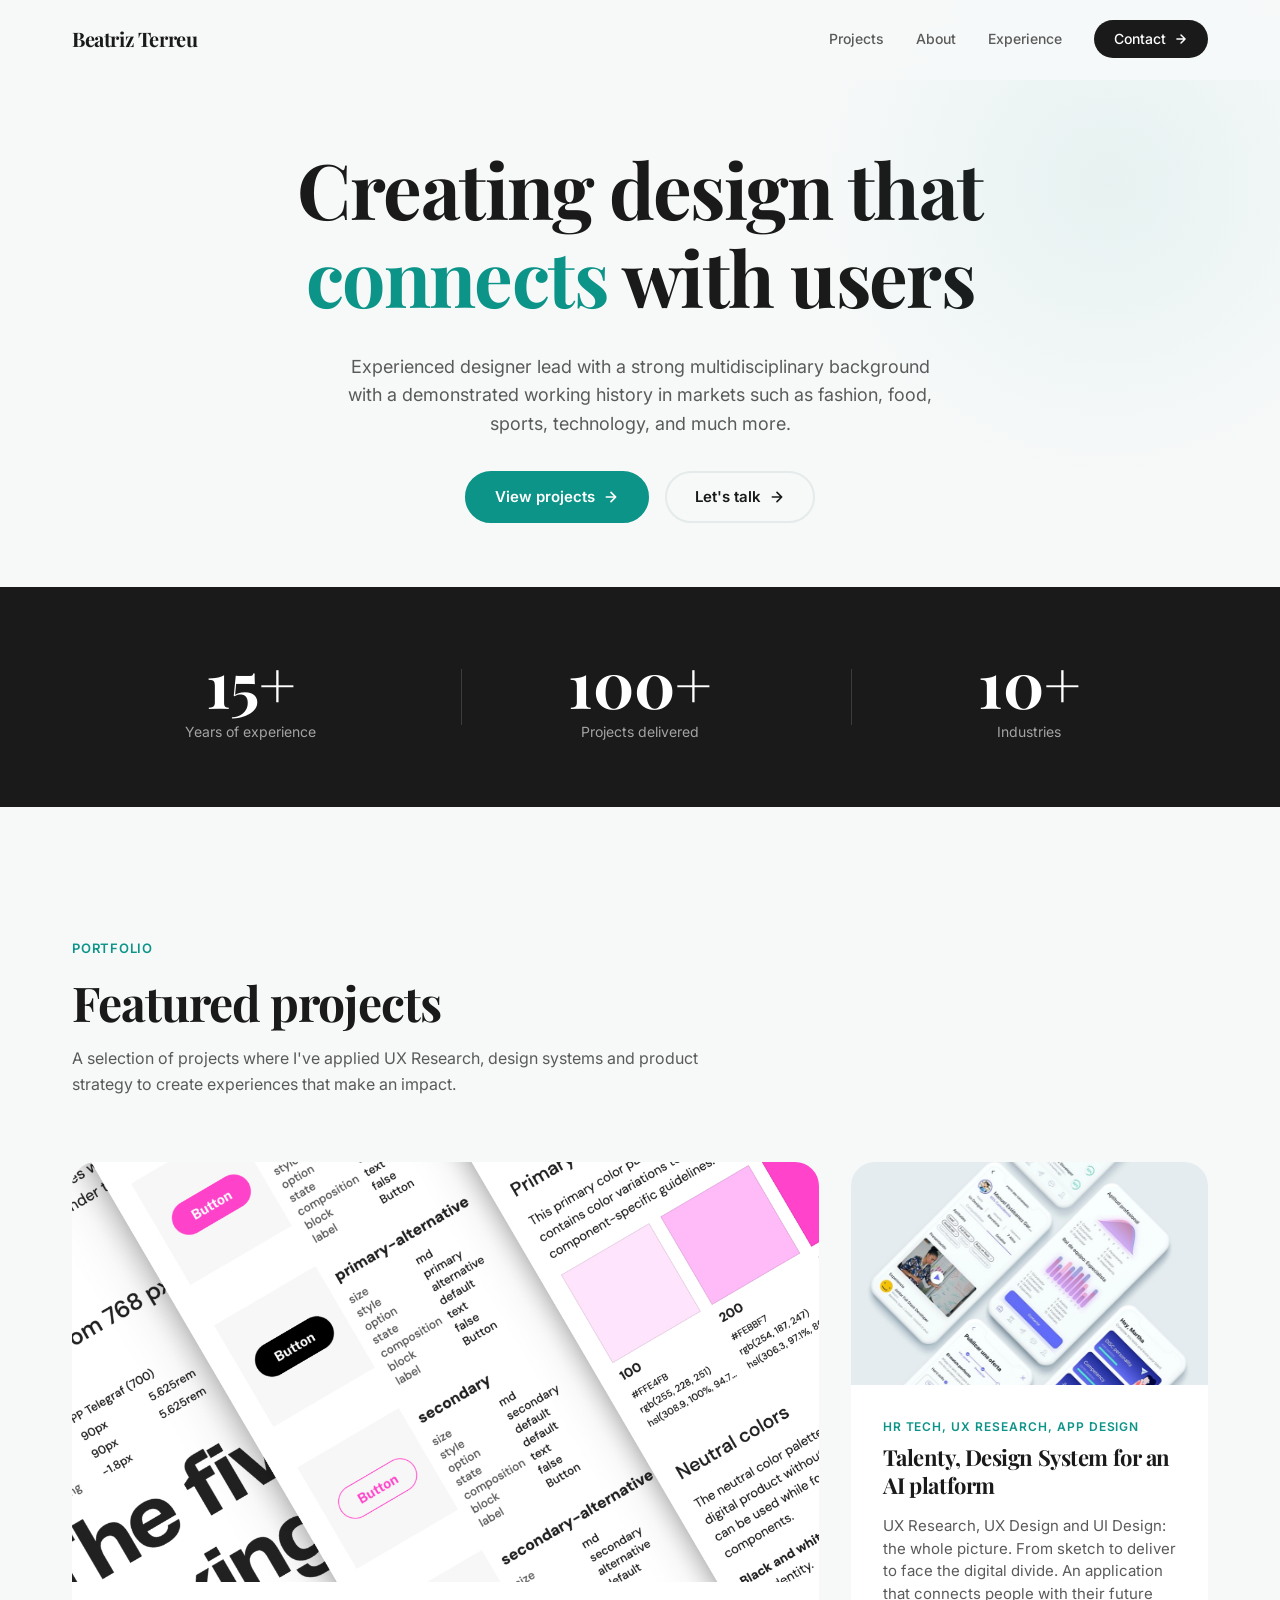
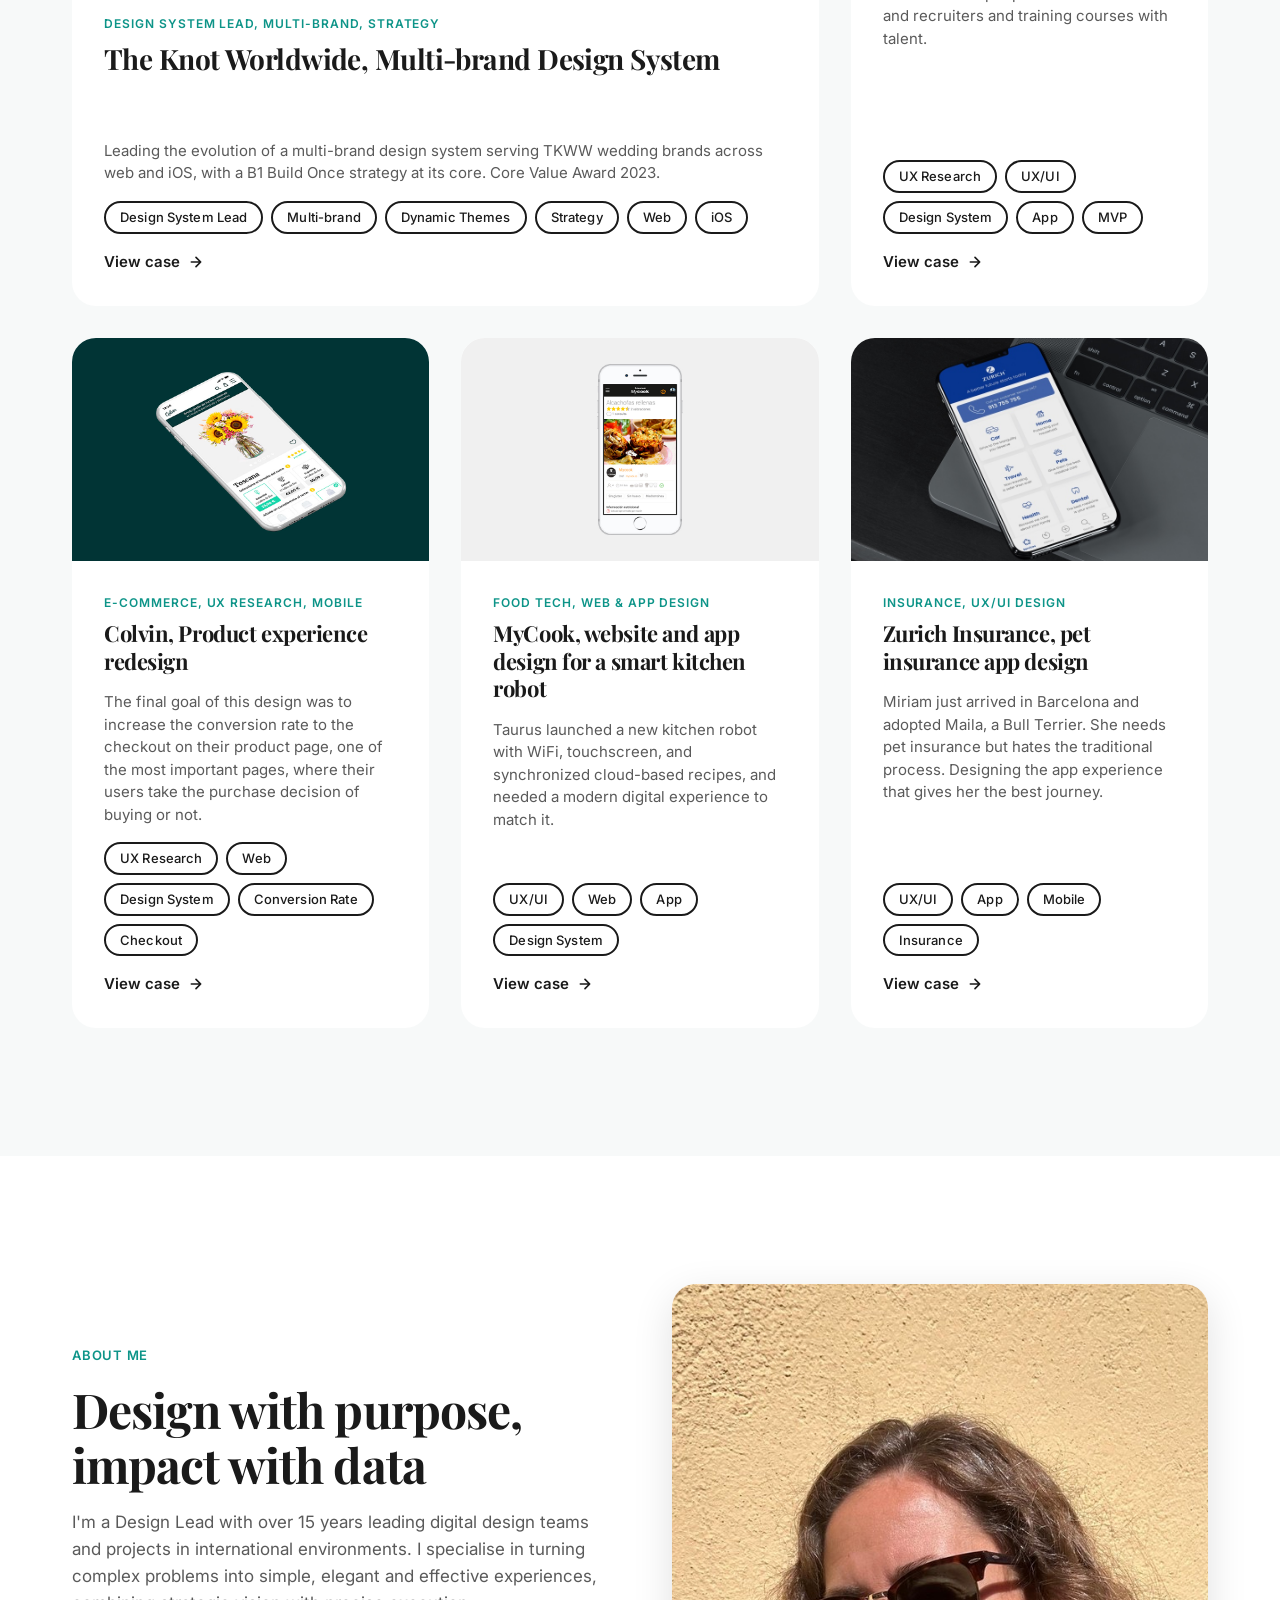
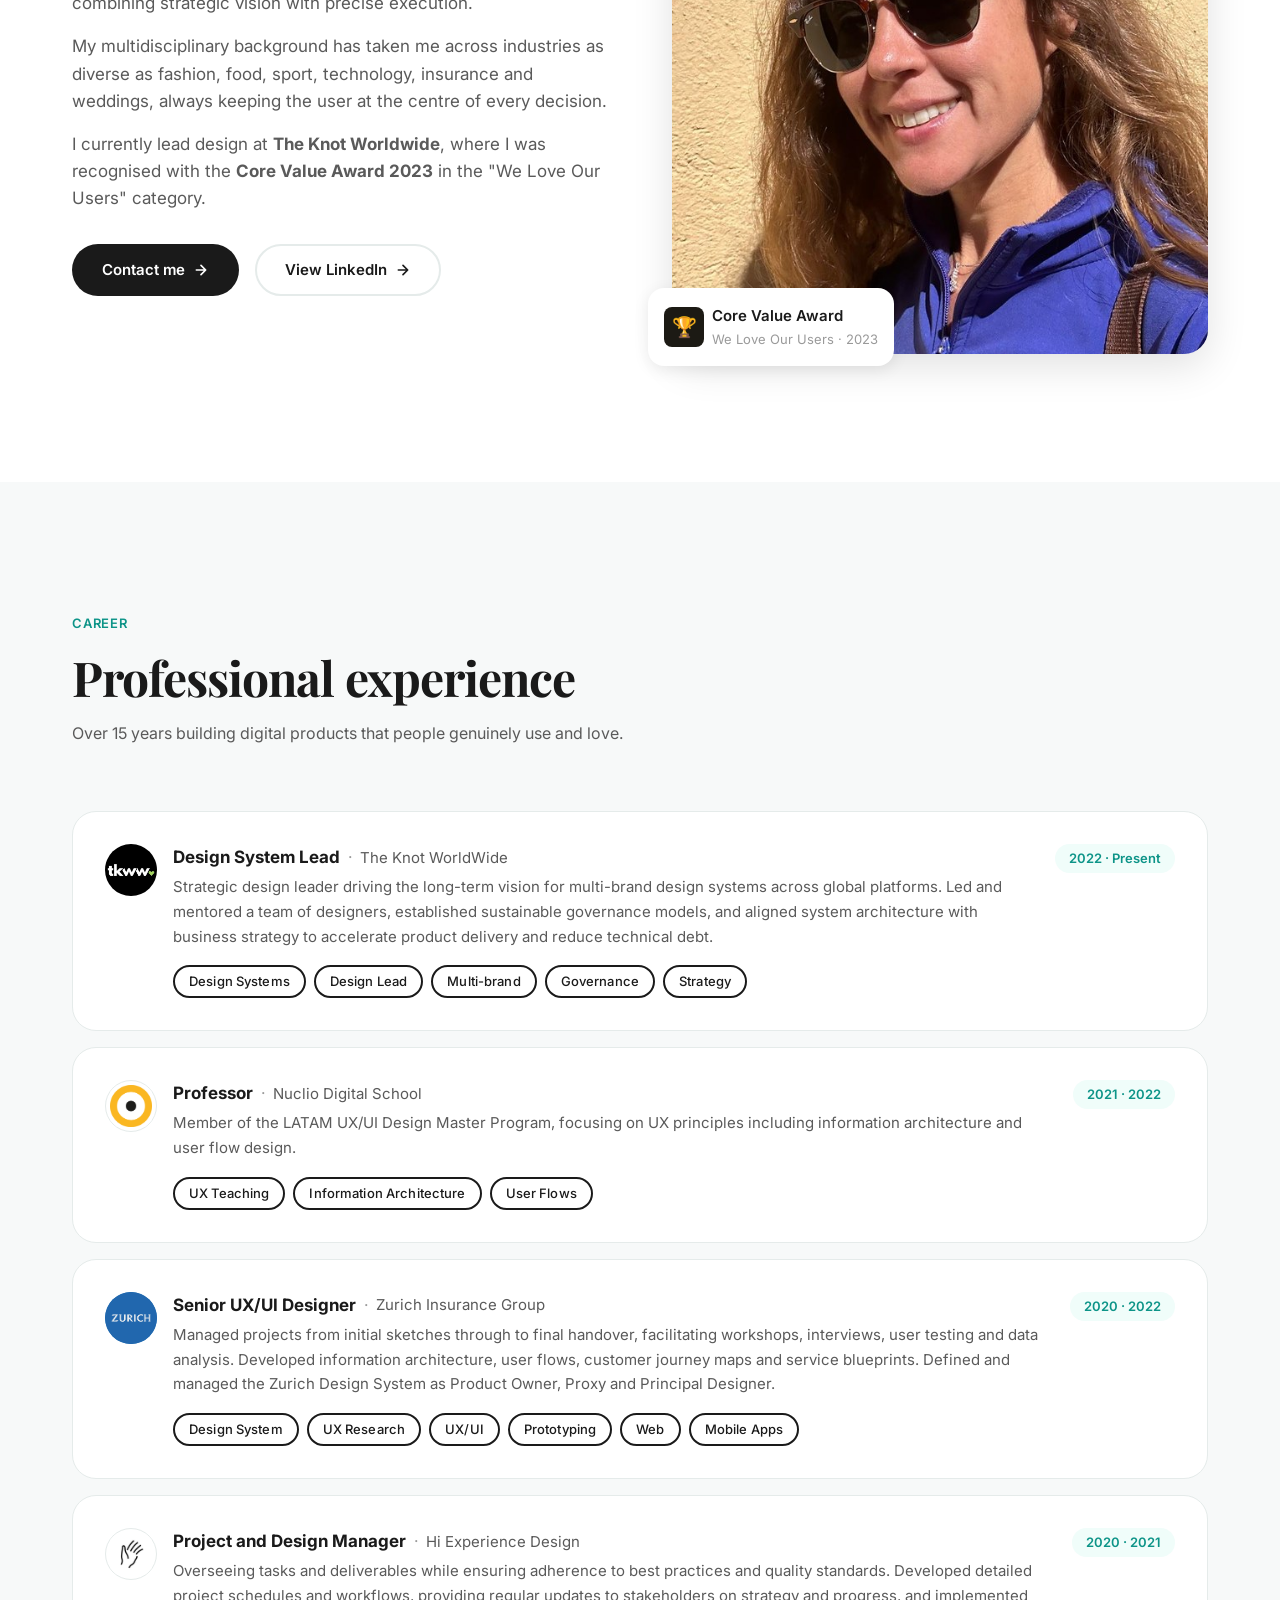
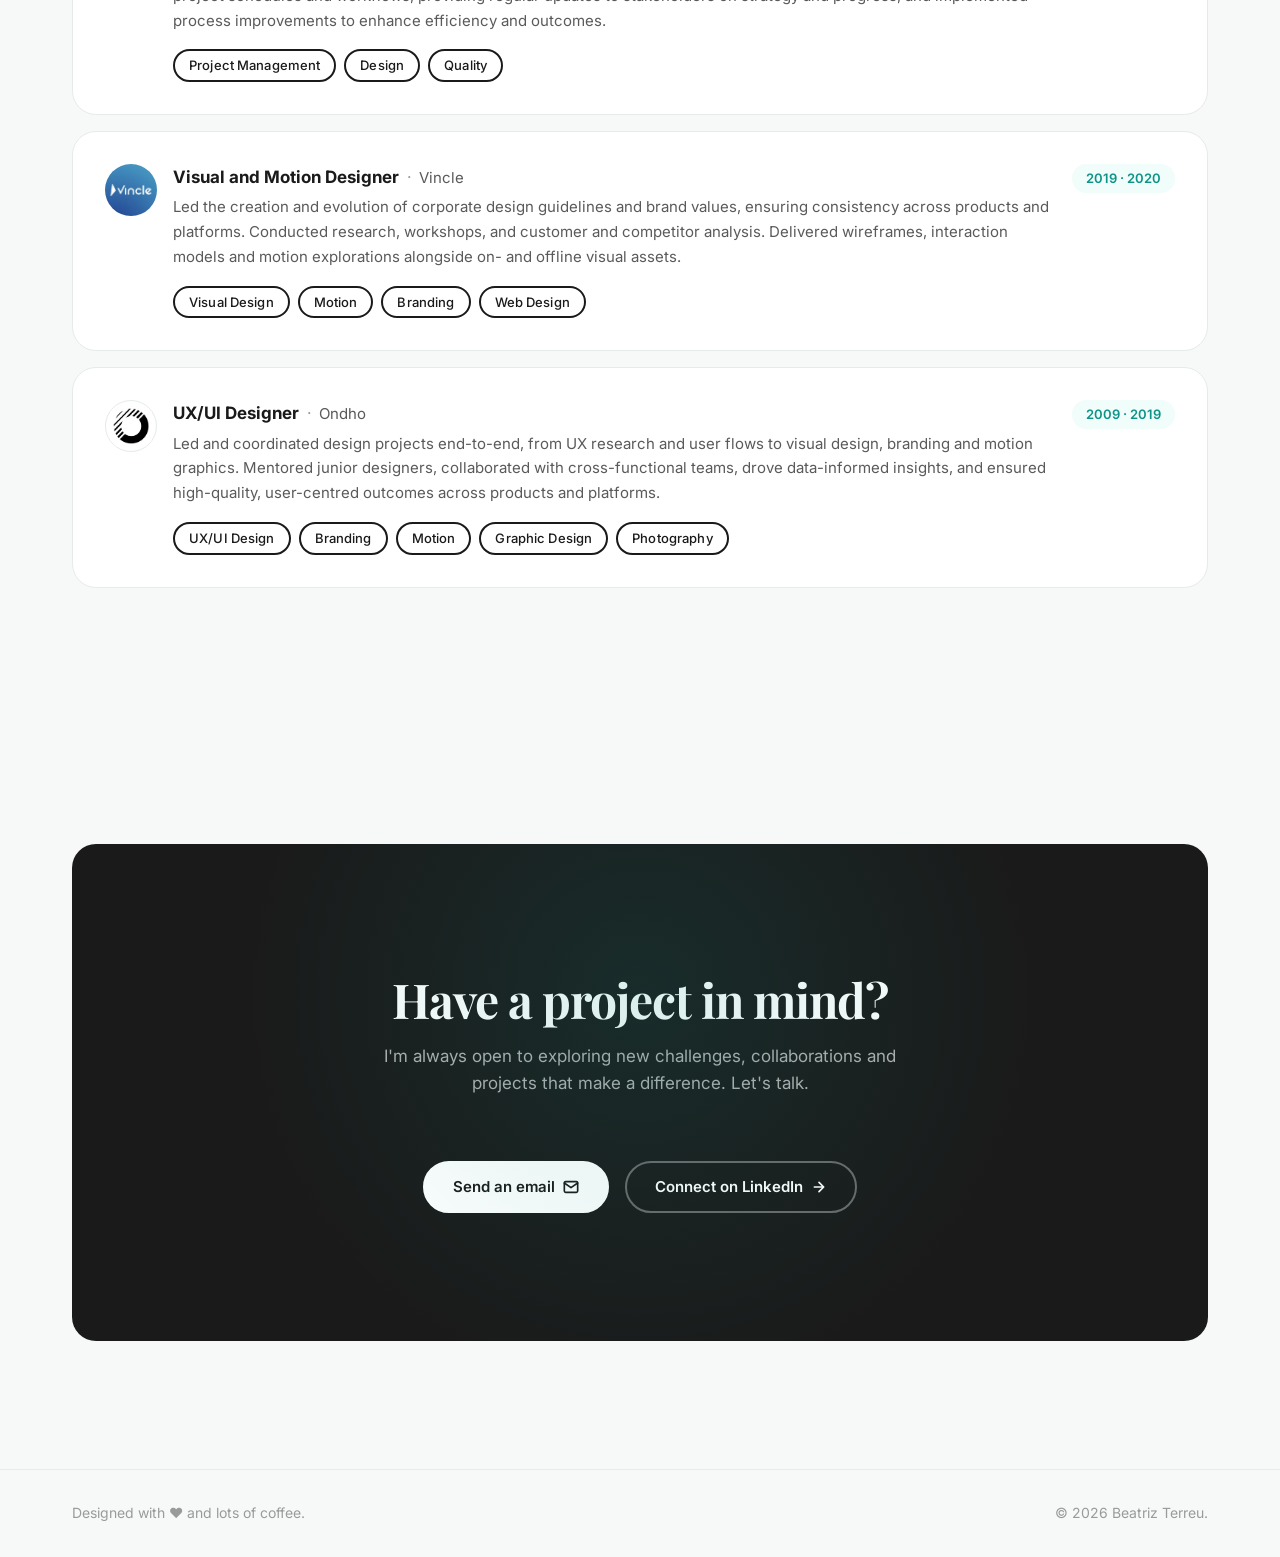
==== commit 612c68b0: "Add files via upload" ====
--- a/index.html
+++ b/index.html
@@ -9,7 +9,11 @@
   <meta property="og:description" content="Design Lead with 15+ years of experience and 100+ projects across fashion, food, sports, technology and more." />
   <meta property="og:type" content="website" />
   <meta property="og:url" content="https://beatrizterreu.github.io/portfolio/" />
+  <meta property="og:image" content="https://beatrizterreu.github.io/portfolio/assets/images/about/bea-profile-web.jpg" />
+  <meta property="og:image:width" content="800" />
+  <meta property="og:image:height" content="800" />
   <meta name="twitter:card" content="summary_large_image" />
+  <meta name="twitter:image" content="https://beatrizterreu.github.io/portfolio/assets/images/about/bea-profile-web.jpg" />
   <title>Beatriz Terreu</title>
 
   <link rel="preconnect" href="https://fonts.googleapis.com" />
@@ -66,7 +70,7 @@
               View projects
               <svg width="16" height="16" viewBox="0 0 24 24" fill="none" stroke="currentColor" stroke-width="2.5" stroke-linecap="round" stroke-linejoin="round" aria-hidden="true"><path d="M5 12h14M12 5l7 7-7 7"/></svg>
             </a>
-            <a href="mailto:bterreu@gmail.com" class="btn btn-secondary">
+            <a href="#contact" class="btn btn-secondary">
               Let's talk
               <svg width="16" height="16" viewBox="0 0 24 24" fill="none" stroke="currentColor" stroke-width="2.5" stroke-linecap="round" stroke-linejoin="round" aria-hidden="true"><path d="M5 12h14M12 5l7 7-7 7"/></svg>
             </a>
@@ -110,7 +114,7 @@
       <div class="projects-grid">
 
         <!-- TKWW / ODS, Featured -->
-        <article class="project-card project-card--featured reveal" onclick="location.href='projects/theknot.html'" aria-label="View The Knot Worldwide project">
+        <article class="project-card project-card--featured reveal" onclick="location.href='projects/tkww.html'" aria-label="View The Knot Worldwide project">
           <div class="project-card__image">
             <img src="assets/images/tkww/ods-card.jpg" alt="Multi-brand Design System, The Knot Worldwide" style="width:100%; height:100%; object-fit:cover; display:block;" loading="lazy" />
           </div>
@@ -126,7 +130,7 @@
               <span class="tag">Web</span>
               <span class="tag">iOS</span>
             </div>
-            <a href="projects/theknot.html" class="project-card__link" tabindex="-1" aria-hidden="true">
+            <a href="projects/tkww.html" class="project-card__link" tabindex="-1" aria-hidden="true">
               View case
               <svg width="16" height="16" viewBox="0 0 24 24" fill="none" stroke="currentColor" stroke-width="2.5" stroke-linecap="round" stroke-linejoin="round"><path d="M5 12h14M12 5l7 7-7 7"/></svg>
             </a>
@@ -441,7 +445,7 @@
 
   <!-- ======= CTA CONTACT ======= -->
   <div class="container">
-    <div class="contact reveal">
+    <div class="contact reveal" id="contact">
       <h2>Have a project in mind?</h2>
       <p>I'm always open to exploring new challenges, collaborations and projects that make a difference. Let's talk.</p>
       <div class="contact__actions">
@@ -461,11 +465,8 @@
   <footer class="footer" role="contentinfo">
     <div class="container">
       <div class="footer__inner">
-        <p class="footer__copy">© 2026 Beatriz Terreu. Designed with ♥ and lots of coffee.</p>
-        <div class="footer__links">
-          <a href="https://www.linkedin.com/in/beatrizterreu/" target="_blank" rel="noopener noreferrer" class="footer__link">LinkedIn</a>
-          <a href="mailto:bterreu@gmail.com" class="footer__link">Contact</a>
-        </div>
+        <span class="footer__copy">Designed with ♥ and lots of coffee.</span>
+        <span class="footer__copy">© 2026 Beatriz Terreu.</span>
       </div>
     </div>
   </footer>
--- a/styles/main.css
+++ b/styles/main.css
@@ -800,7 +800,7 @@
   width: 40px;
   height: 40px;
   border-radius: var(--radius-md);
-  background: linear-gradient(135deg, #FFD700, #FFA500);
+  background: #1C1A14;
   display: flex;
   align-items: center;
   justify-content: center;
@@ -1070,7 +1070,6 @@
 .footer__copy {
   font-size: 0.875rem;
   color: var(--color-muted);
-  max-width: 100%;
 }
 
 .footer__links {
@@ -1174,7 +1173,7 @@
     margin: var(--space-xl) 0;
   }
 
-  .footer__inner { flex-direction: column; text-align: center; }
+  .footer__inner { flex-direction: column; align-items: center; text-align: center; }
 
   h1 { font-size: 2.5rem; }
   h2 { font-size: 1.875rem; }
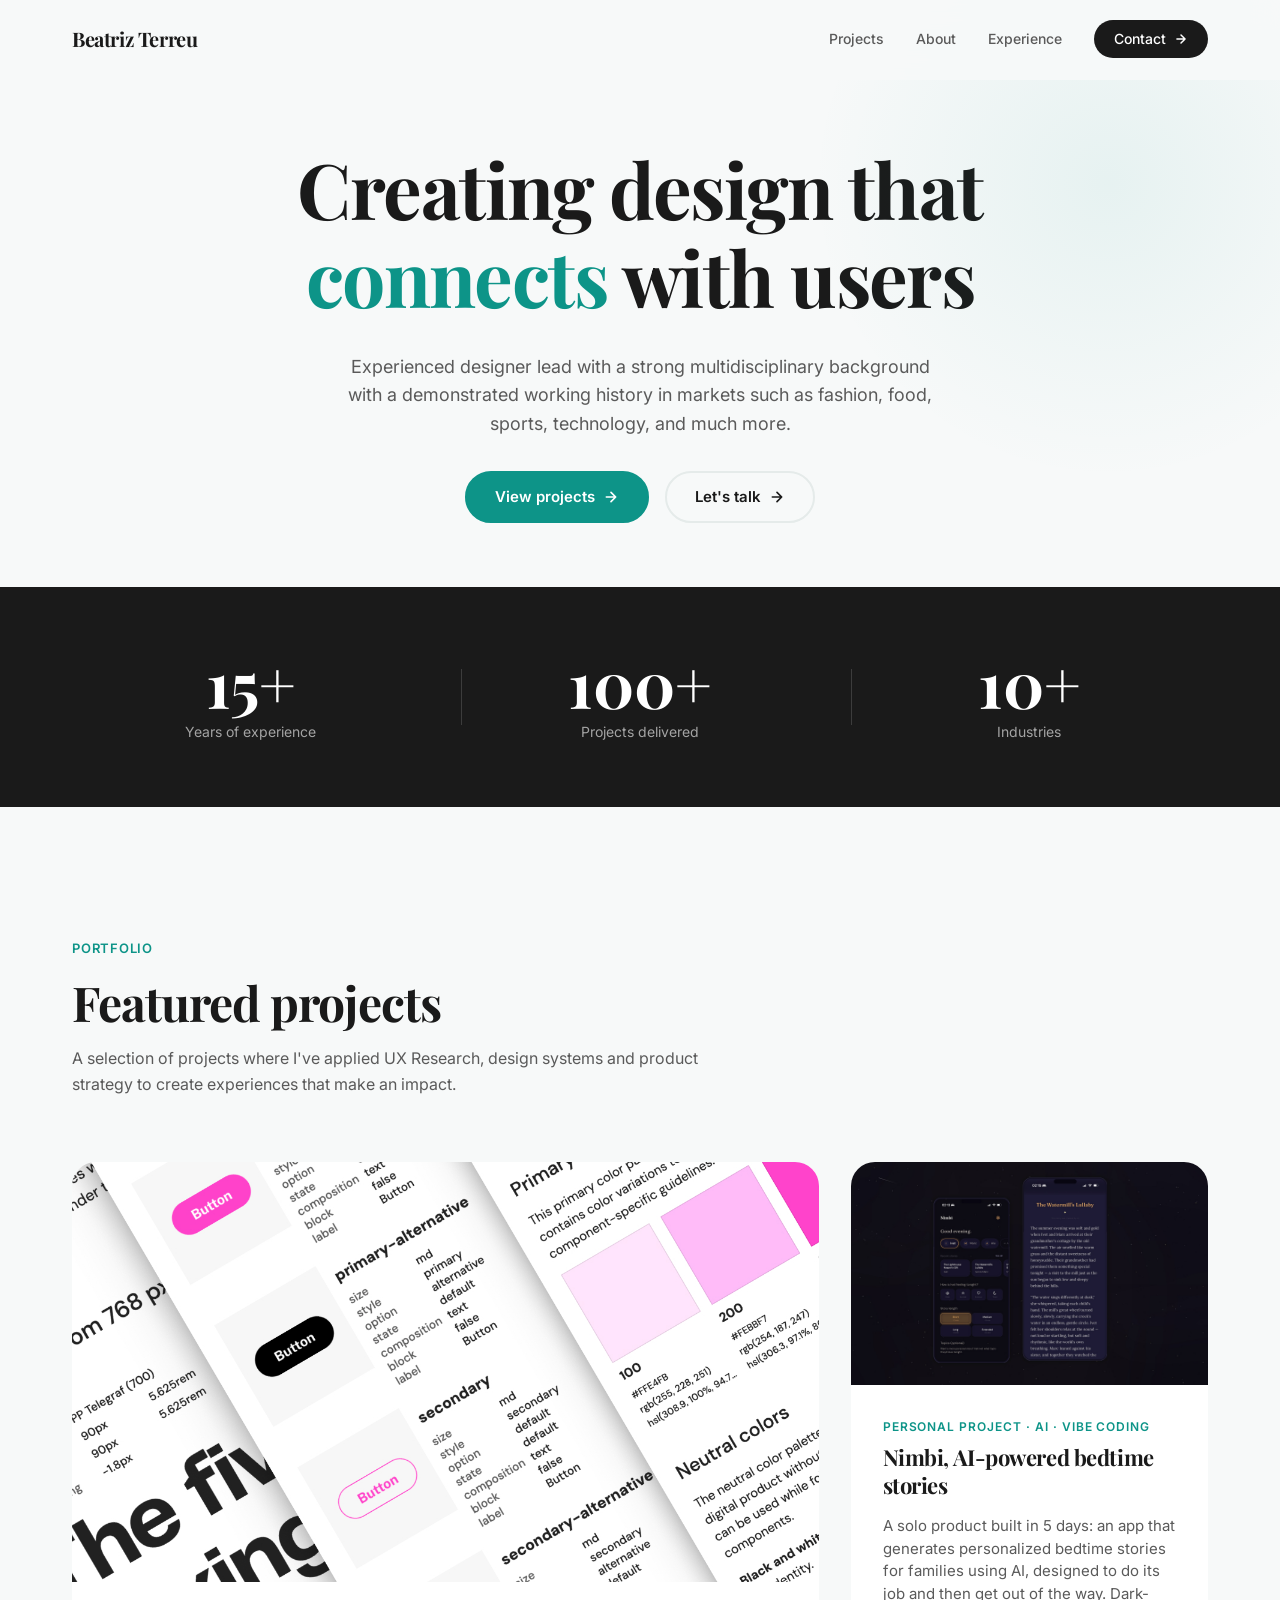
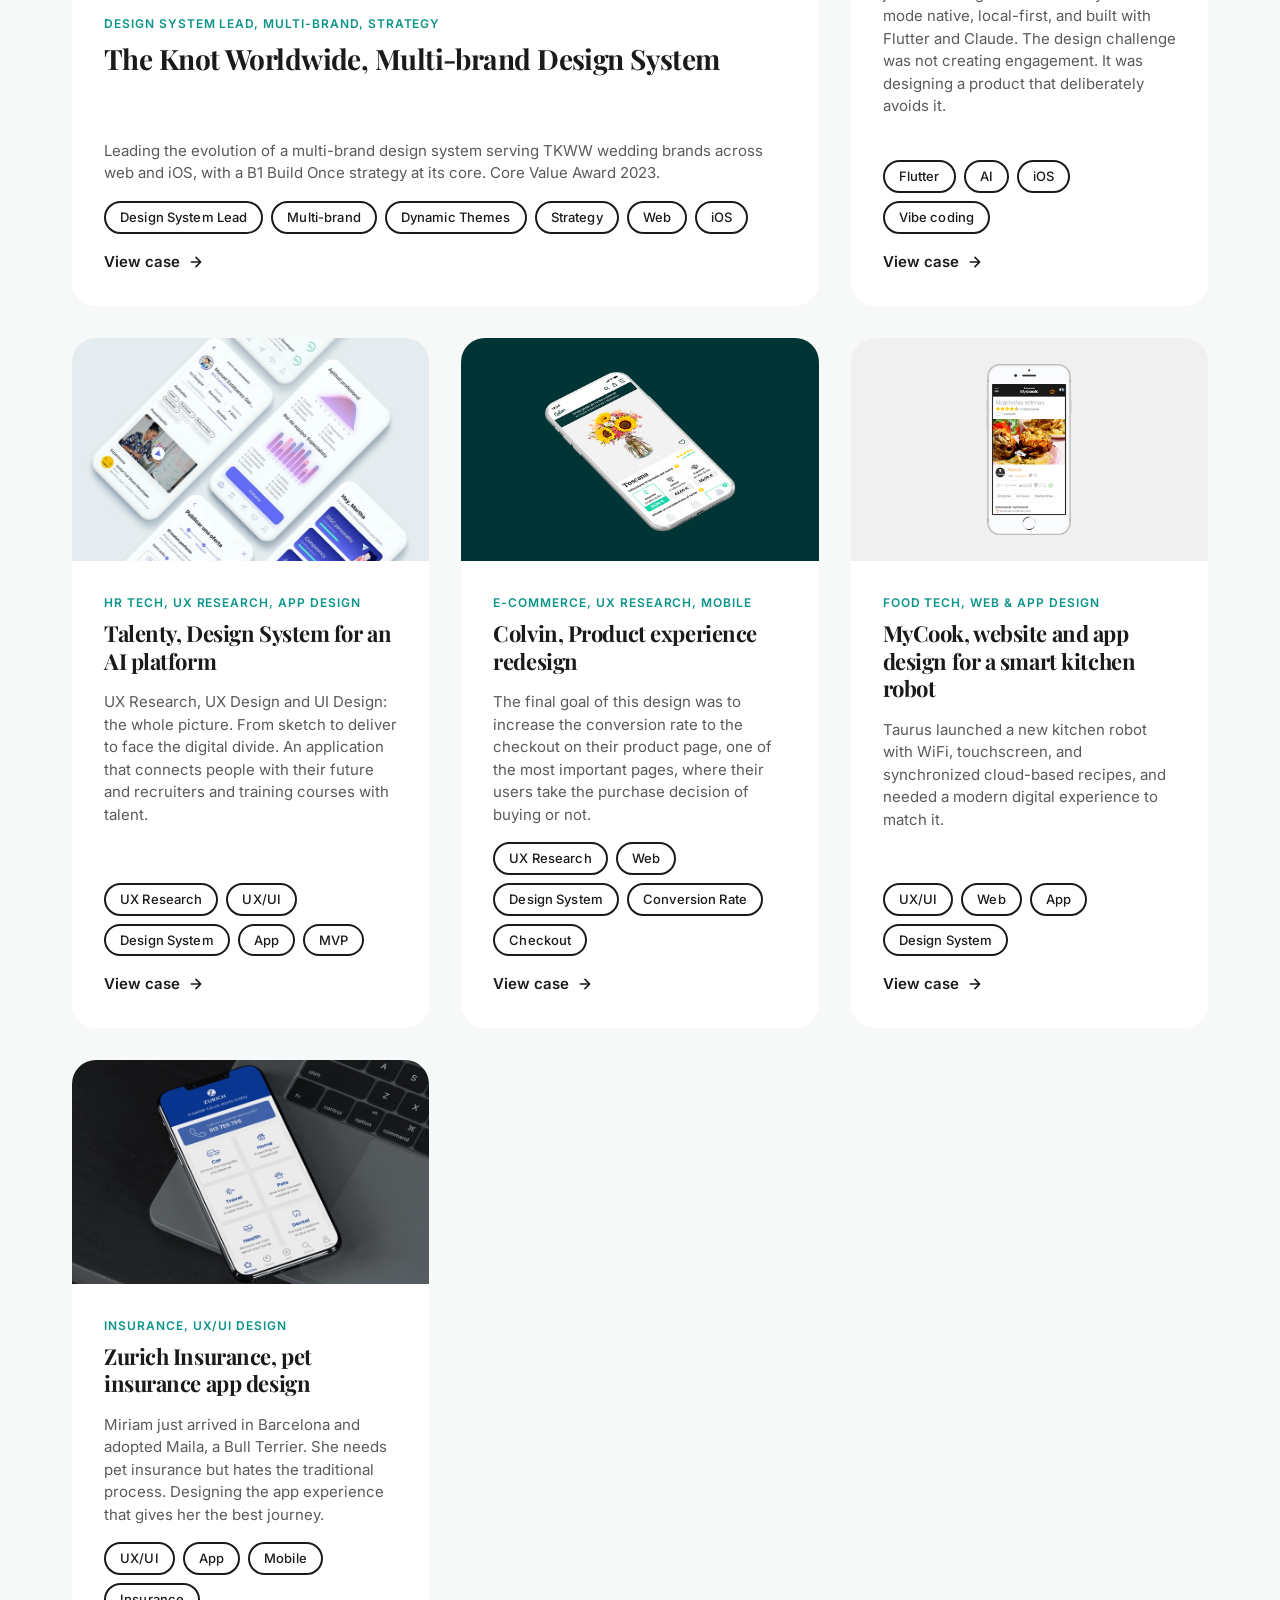
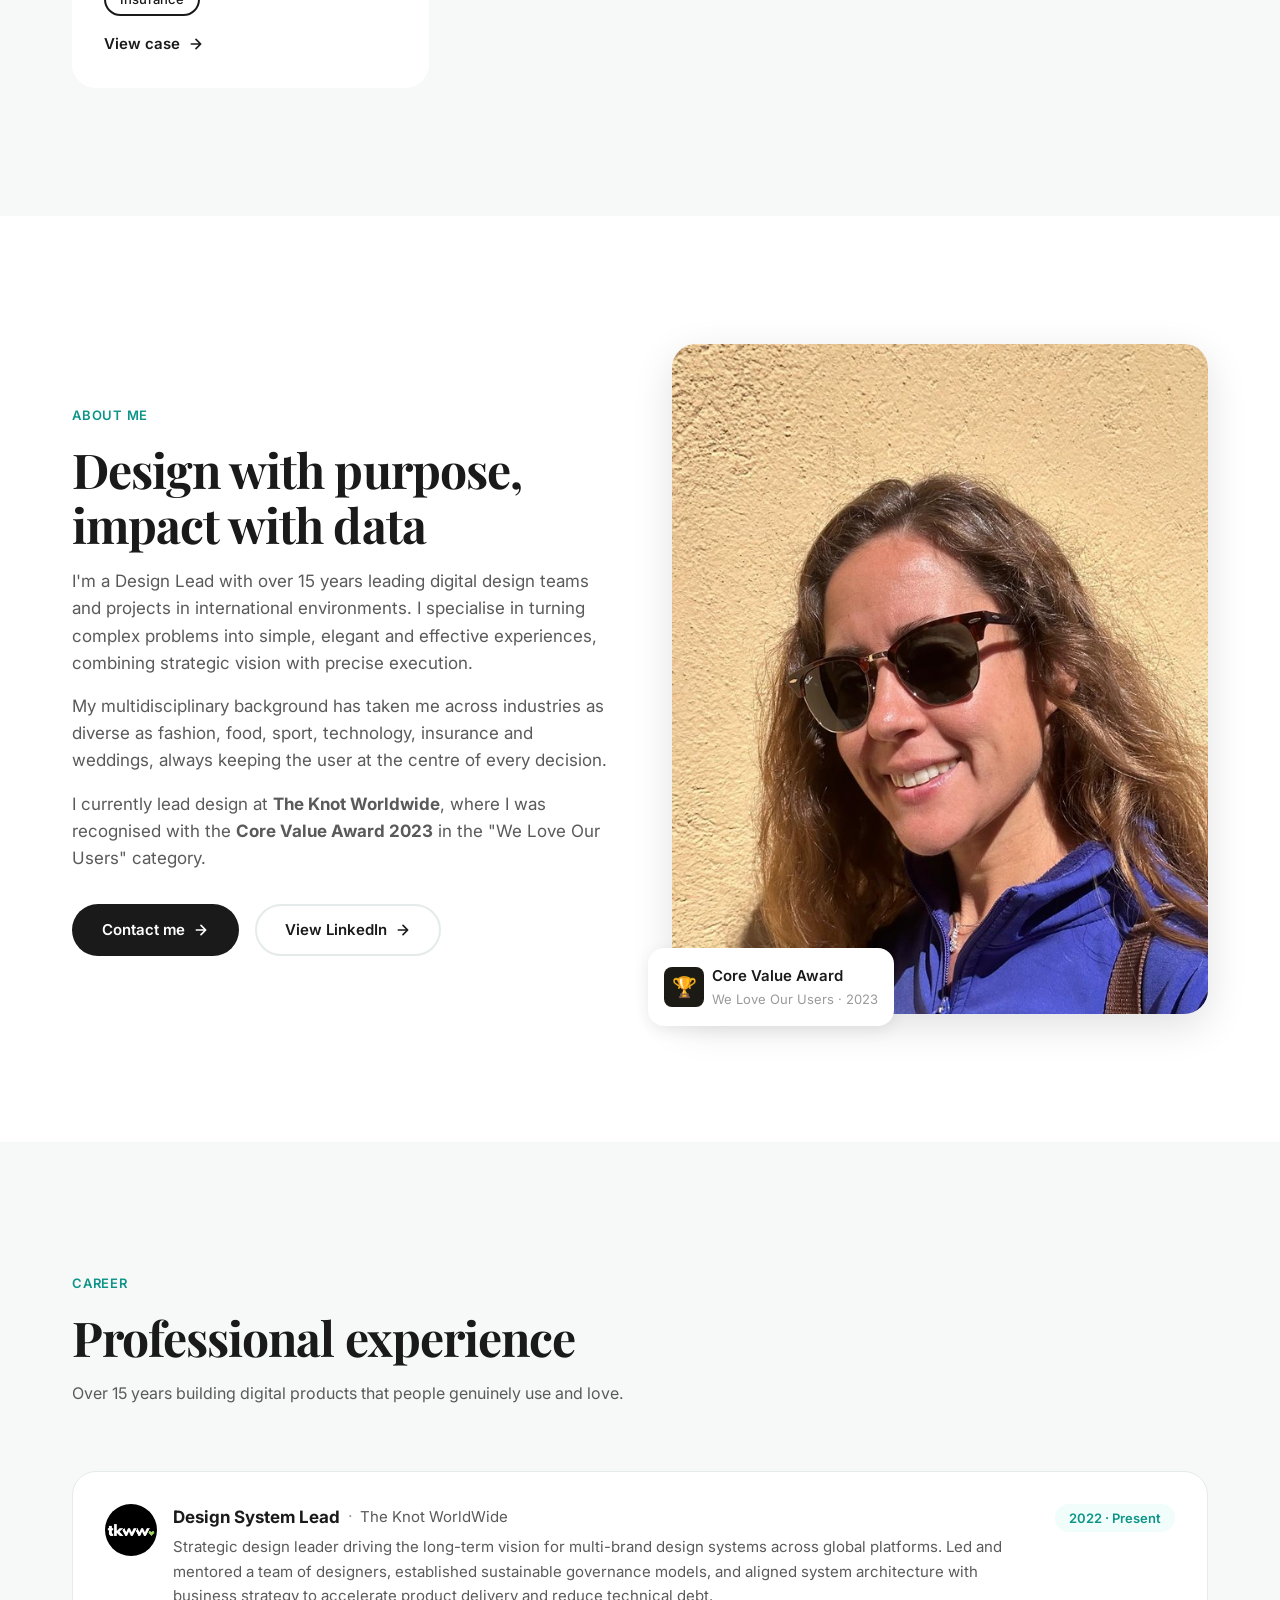
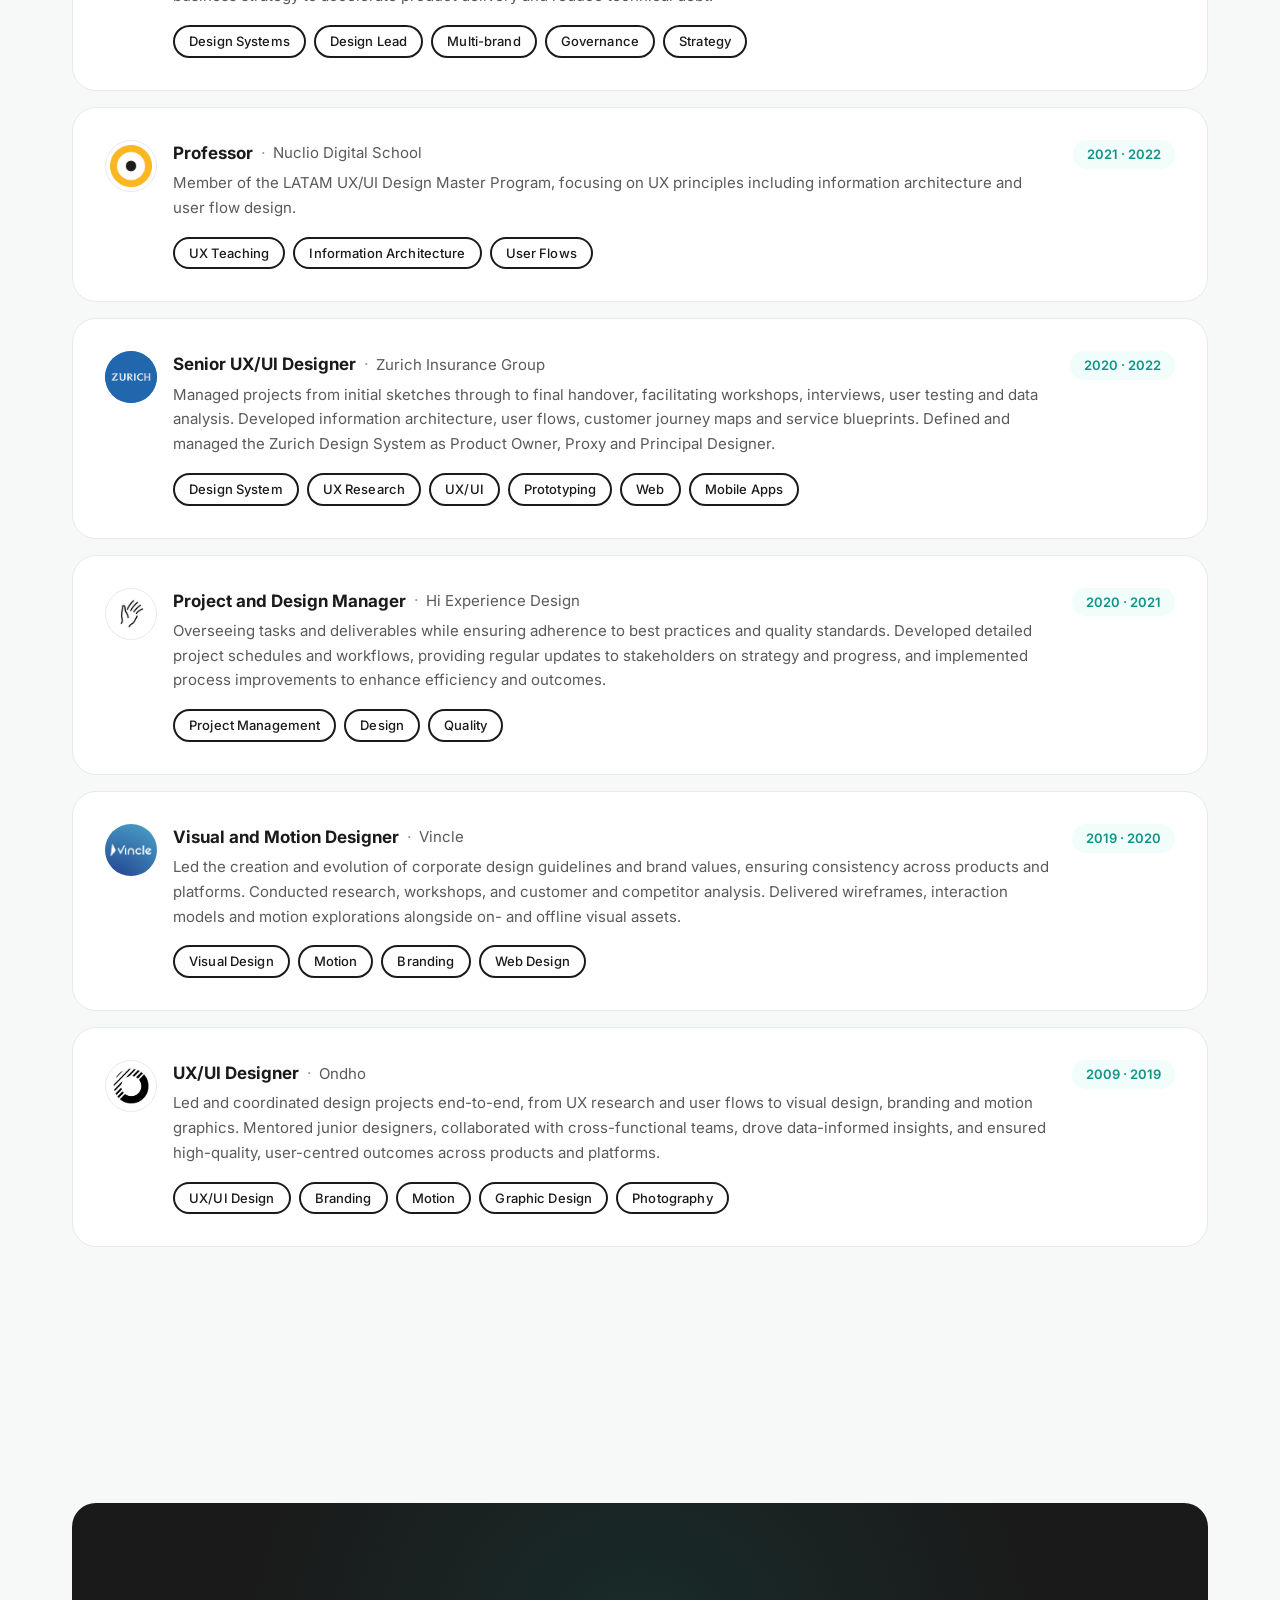
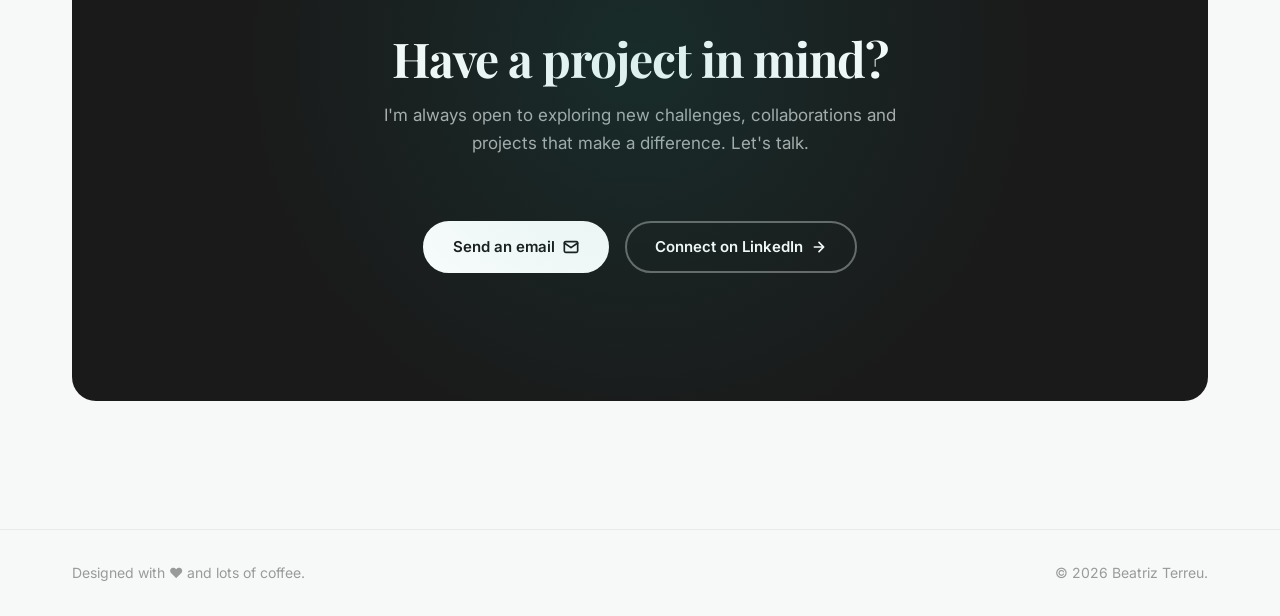
==== commit 6a13ec56: "Add files via upload" ====
--- a/index.html
+++ b/index.html
@@ -137,8 +137,30 @@
           </div>
         </article>
 
+        <!-- Nimbi, personal project -->
+        <article class="project-card project-card--small reveal reveal-delay-1" onclick="location.href='projects/nimbi.html'" aria-label="View Nimbi project">
+          <div class="project-card__image" style="background:#0D0B14;">
+            <img src="assets/images/nimbi/nimbi-card.jpg" alt="Nimbi, AI bedtime stories app" loading="lazy" style="width:100%; height:100%; object-fit:cover; display:block;" />
+          </div>
+          <div class="project-card__content">
+            <div class="project-card__category">Personal project · AI · Vibe coding</div>
+            <h3 class="project-card__title">Nimbi, AI-powered bedtime stories</h3>
+            <p class="project-card__desc">A solo product built in 5 days: an app that generates personalized bedtime stories for families using AI, designed to do its job and then get out of the way. Dark-mode native, local-first, and built with Flutter and Claude. The design challenge was not creating engagement. It was designing a product that deliberately avoids it.</p>
+            <div class="project-card__tags">
+              <span class="tag">Flutter</span>
+              <span class="tag">AI</span>
+              <span class="tag">iOS</span>
+              <span class="tag">Vibe coding</span>
+            </div>
+            <a href="projects/nimbi.html" class="project-card__link" tabindex="-1" aria-hidden="true">
+              View case
+              <svg width="16" height="16" viewBox="0 0 24 24" fill="none" stroke="currentColor" stroke-width="2.5" stroke-linecap="round" stroke-linejoin="round"><path d="M5 12h14M12 5l7 7-7 7"/></svg>
+            </a>
+          </div>
+        </article>
+
         <!-- Talenty, Small -->
-        <article class="project-card project-card--small reveal reveal-delay-1" onclick="location.href='projects/talenty.html'" aria-label="View Talenty project">
+        <article class="project-card project-card--small reveal" onclick="location.href='projects/talenty.html'" aria-label="View Talenty project">
           <div class="project-card__image">
             <img src="assets/images/talenty/img_talenty.jpg" alt="Talenty" style="width:100%; height:100%; object-fit:cover; display:block;" />
           </div>
@@ -226,6 +248,7 @@
             </a>
           </div>
         </article>
+
 
       </div>
     </div>
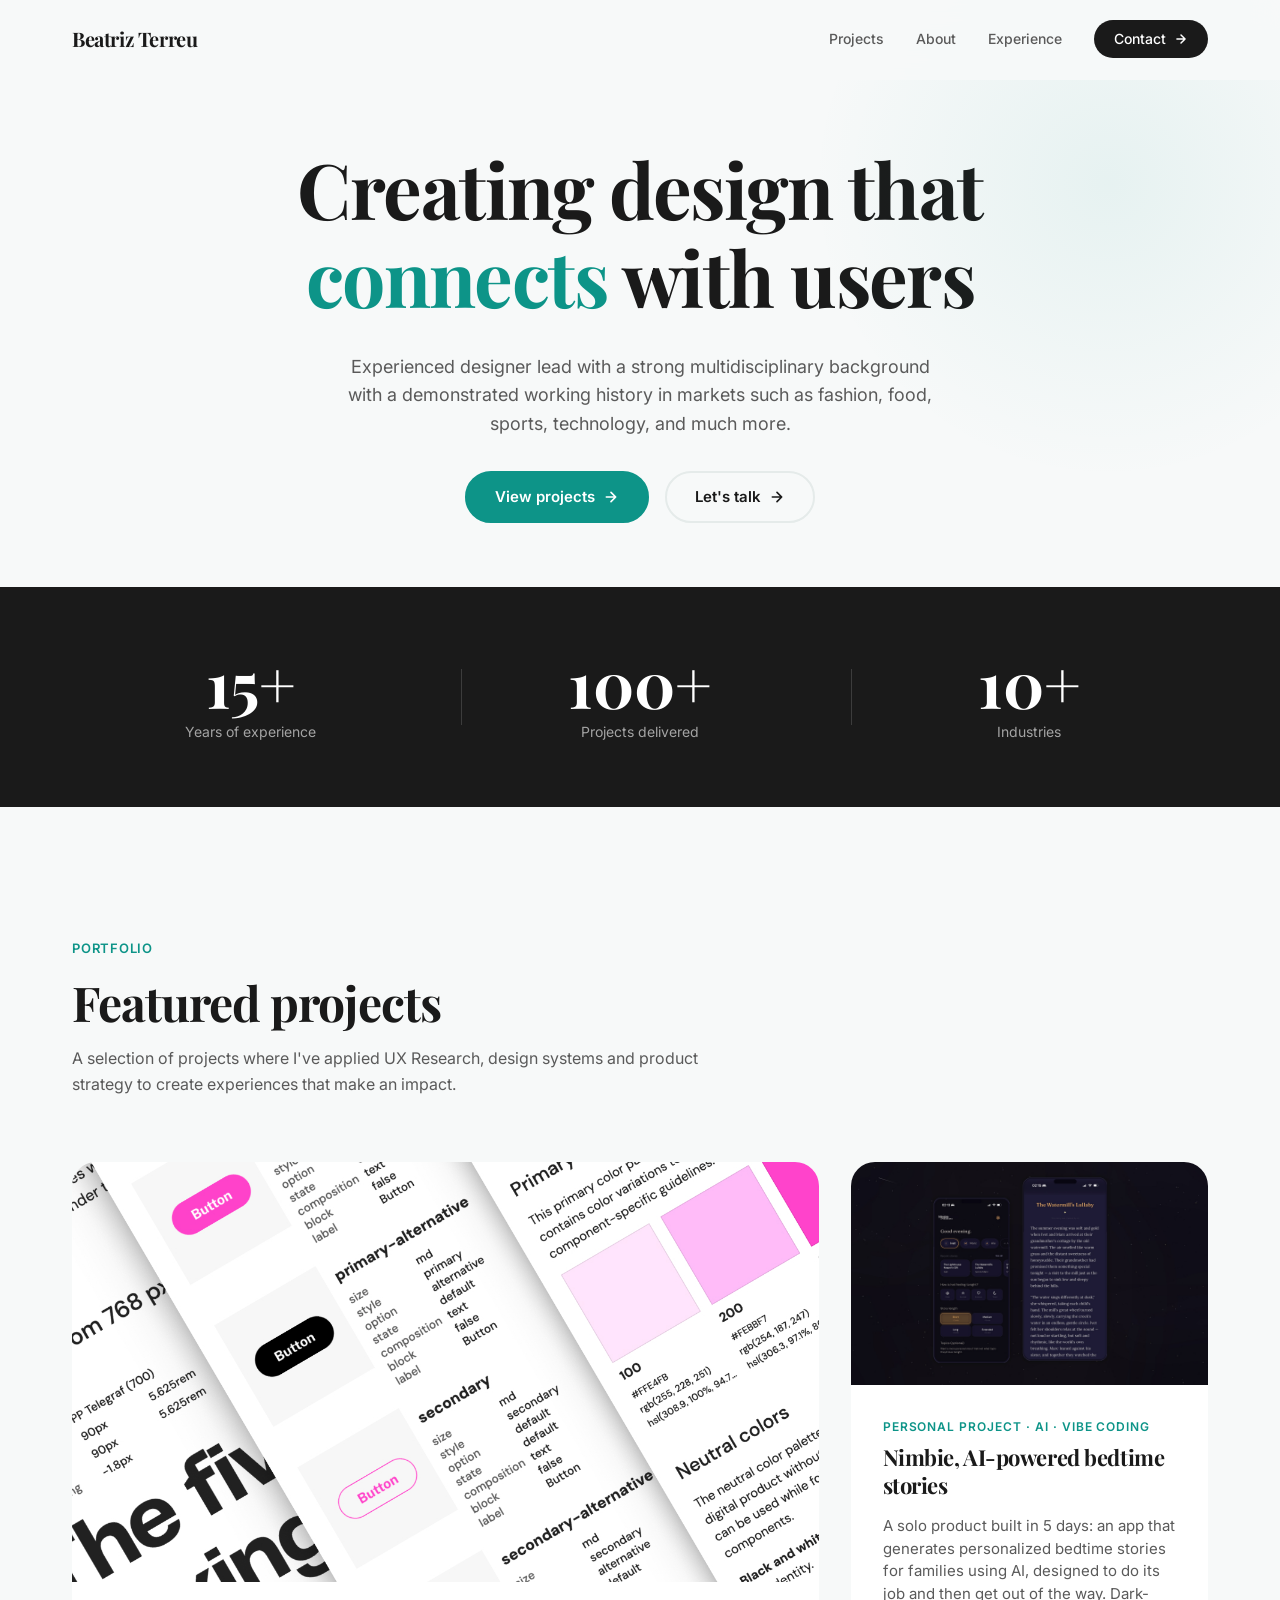
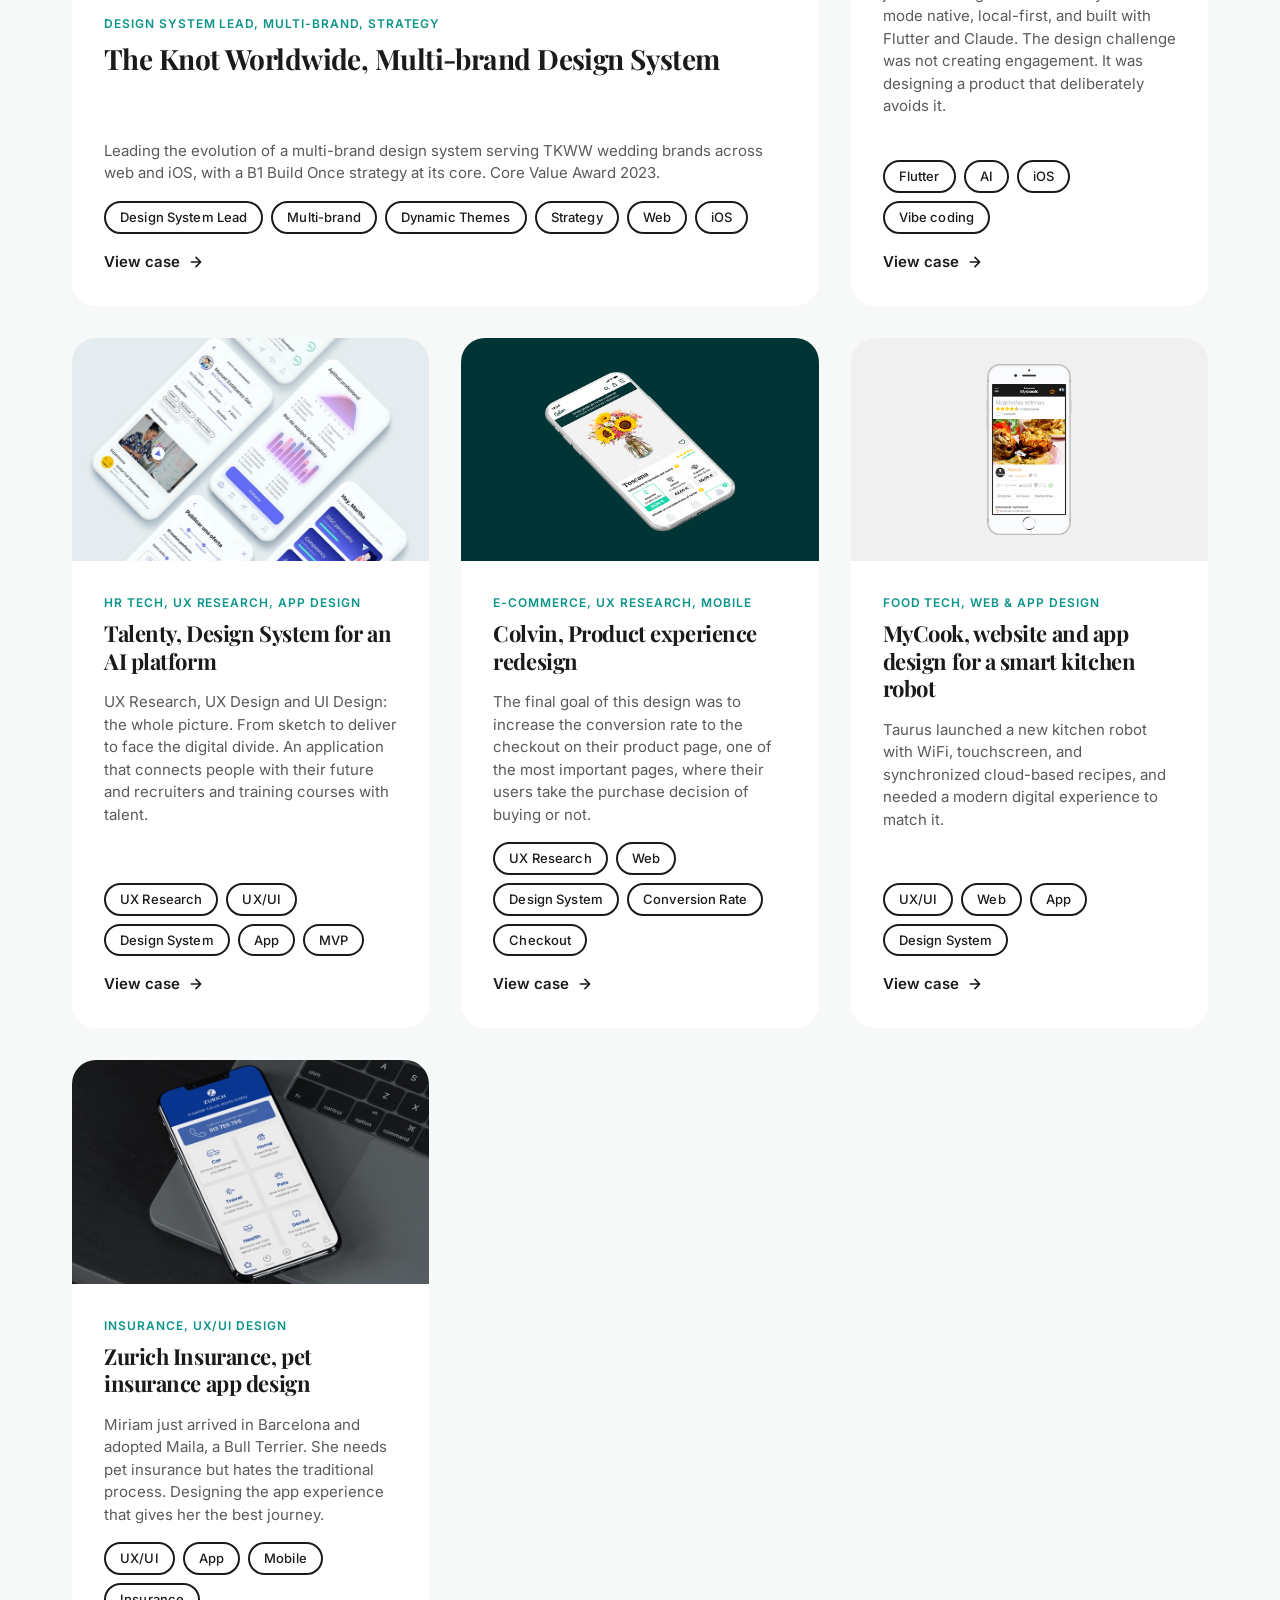
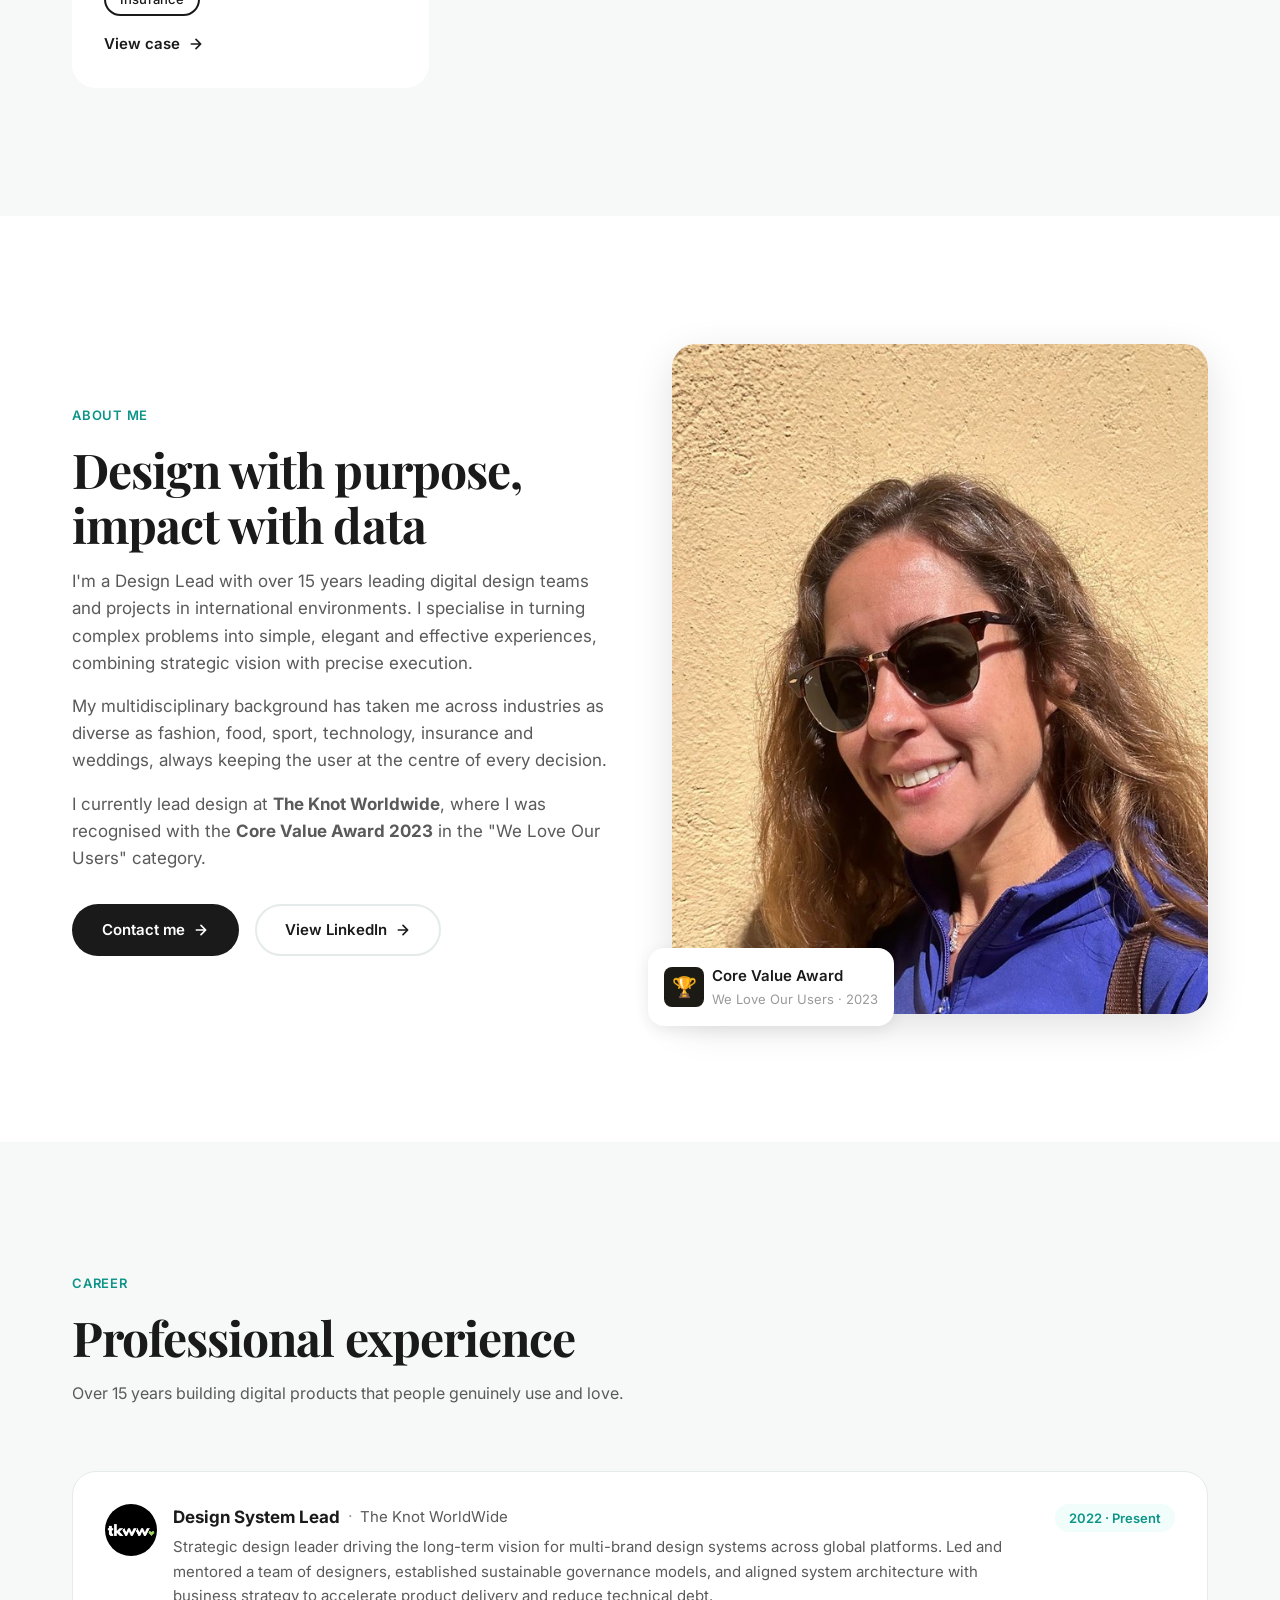
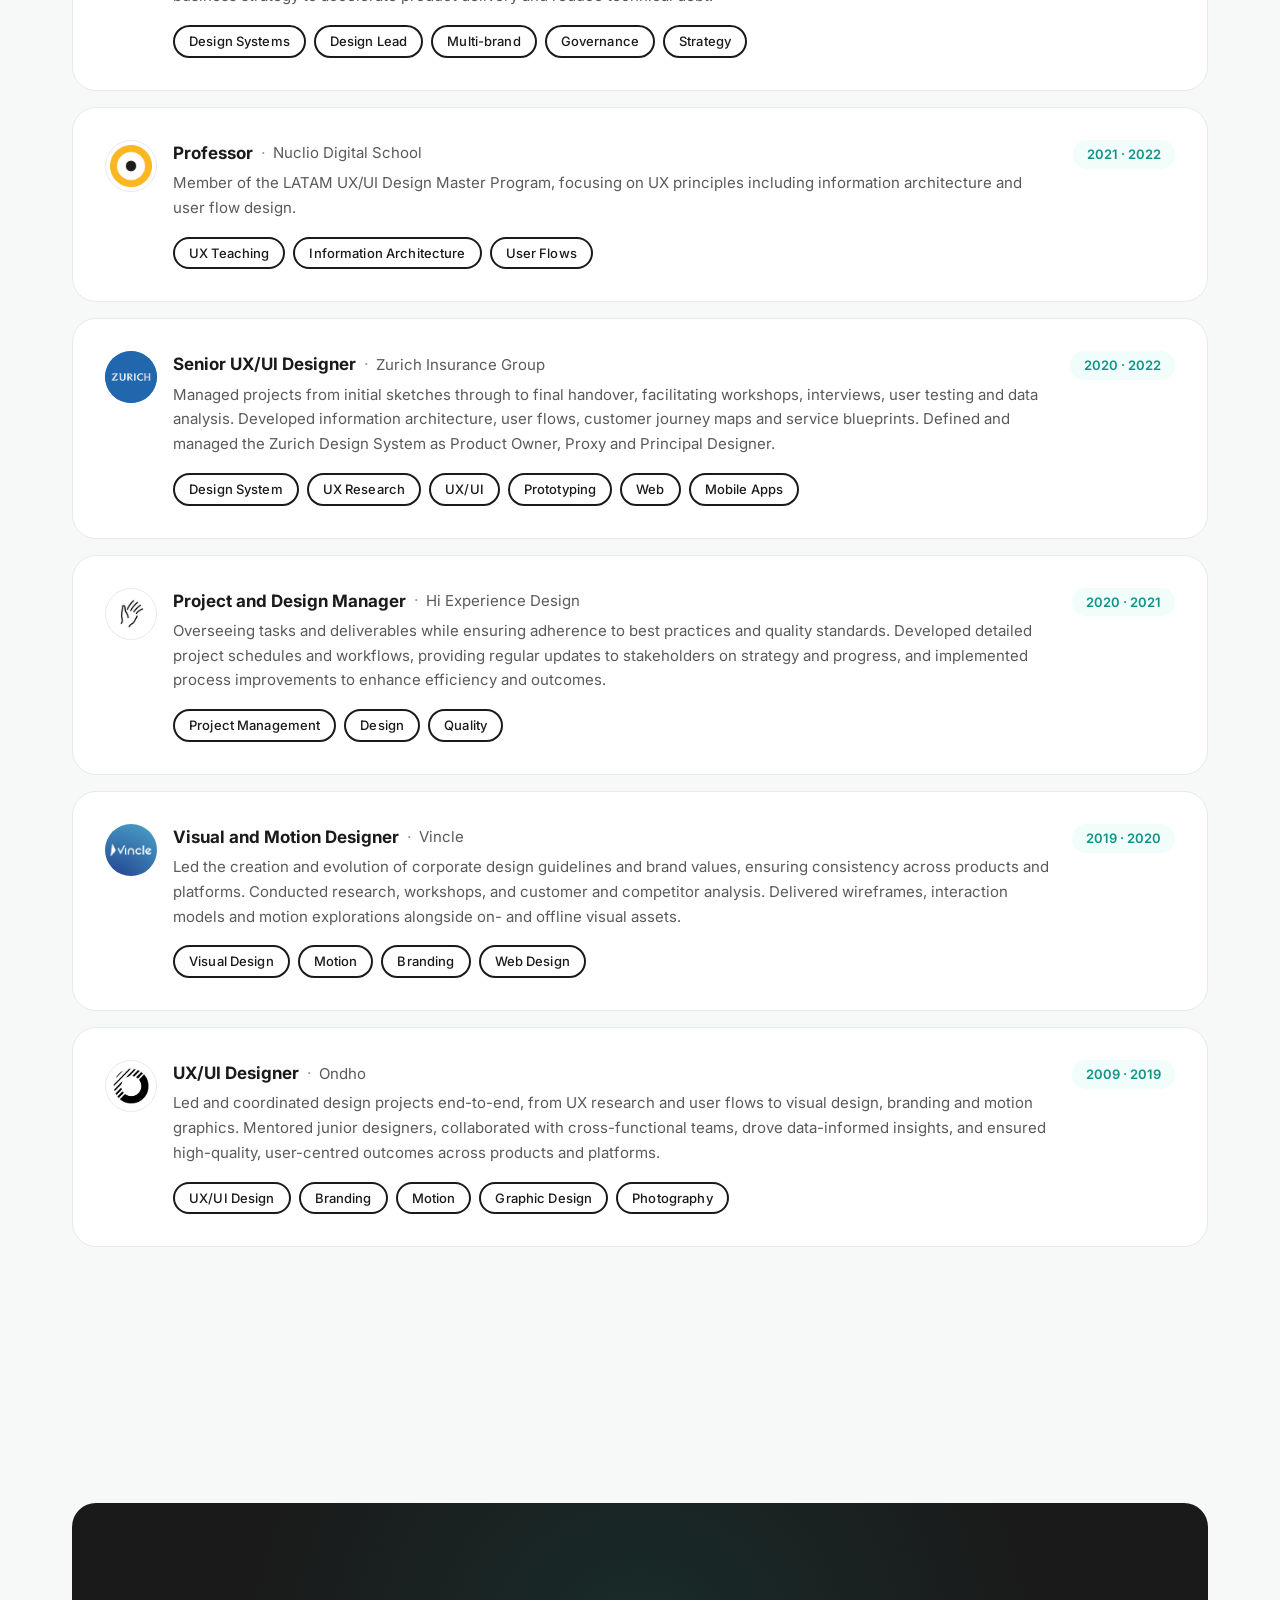
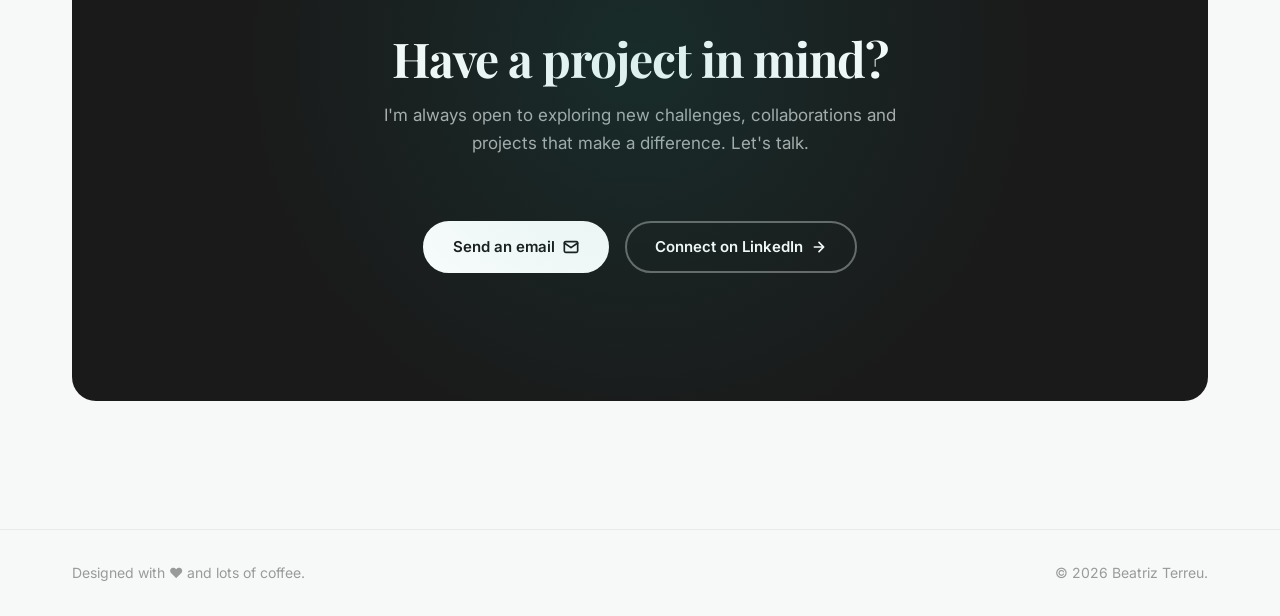
==== commit d194a748: "Add files via upload" ====
--- a/index.html
+++ b/index.html
@@ -137,14 +137,14 @@
           </div>
         </article>
 
-        <!-- Nimbi, personal project -->
-        <article class="project-card project-card--small reveal reveal-delay-1" onclick="location.href='projects/nimbi.html'" aria-label="View Nimbi project">
+        <!-- Nimbie, personal project -->
+        <article class="project-card project-card--small reveal reveal-delay-1" onclick="location.href='projects/nimbie.html'" aria-label="View Nimbie project">
           <div class="project-card__image" style="background:#0D0B14;">
-            <img src="assets/images/nimbi/nimbi-card.jpg" alt="Nimbi, AI bedtime stories app" loading="lazy" style="width:100%; height:100%; object-fit:cover; display:block;" />
+            <img src="assets/images/nimbie/nimbie-card.jpg" alt="Nimbie, AI bedtime stories app" loading="lazy" style="width:100%; height:100%; object-fit:cover; display:block;" />
           </div>
           <div class="project-card__content">
             <div class="project-card__category">Personal project · AI · Vibe coding</div>
-            <h3 class="project-card__title">Nimbi, AI-powered bedtime stories</h3>
+            <h3 class="project-card__title">Nimbie, AI-powered bedtime stories</h3>
             <p class="project-card__desc">A solo product built in 5 days: an app that generates personalized bedtime stories for families using AI, designed to do its job and then get out of the way. Dark-mode native, local-first, and built with Flutter and Claude. The design challenge was not creating engagement. It was designing a product that deliberately avoids it.</p>
             <div class="project-card__tags">
               <span class="tag">Flutter</span>
@@ -152,7 +152,7 @@
               <span class="tag">iOS</span>
               <span class="tag">Vibe coding</span>
             </div>
-            <a href="projects/nimbi.html" class="project-card__link" tabindex="-1" aria-hidden="true">
+            <a href="projects/nimbie.html" class="project-card__link" tabindex="-1" aria-hidden="true">
               View case
               <svg width="16" height="16" viewBox="0 0 24 24" fill="none" stroke="currentColor" stroke-width="2.5" stroke-linecap="round" stroke-linejoin="round"><path d="M5 12h14M12 5l7 7-7 7"/></svg>
             </a>
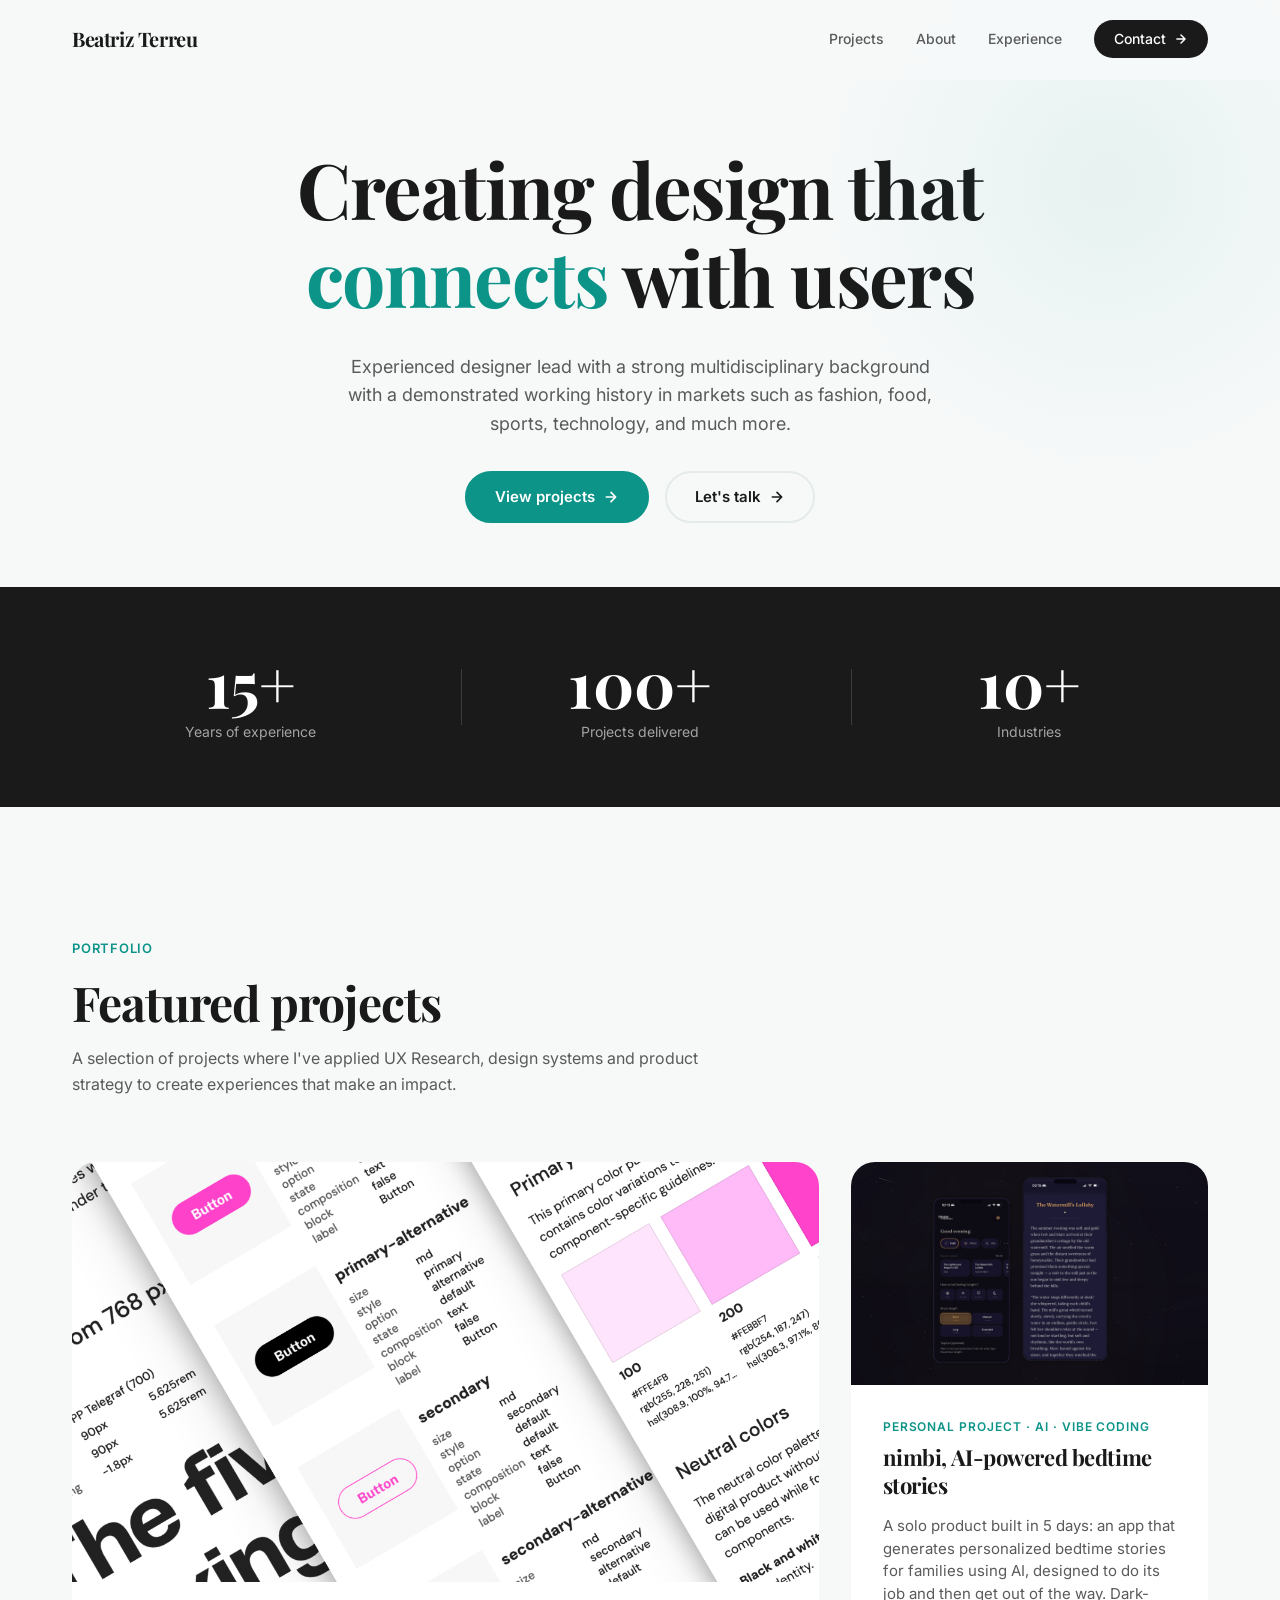
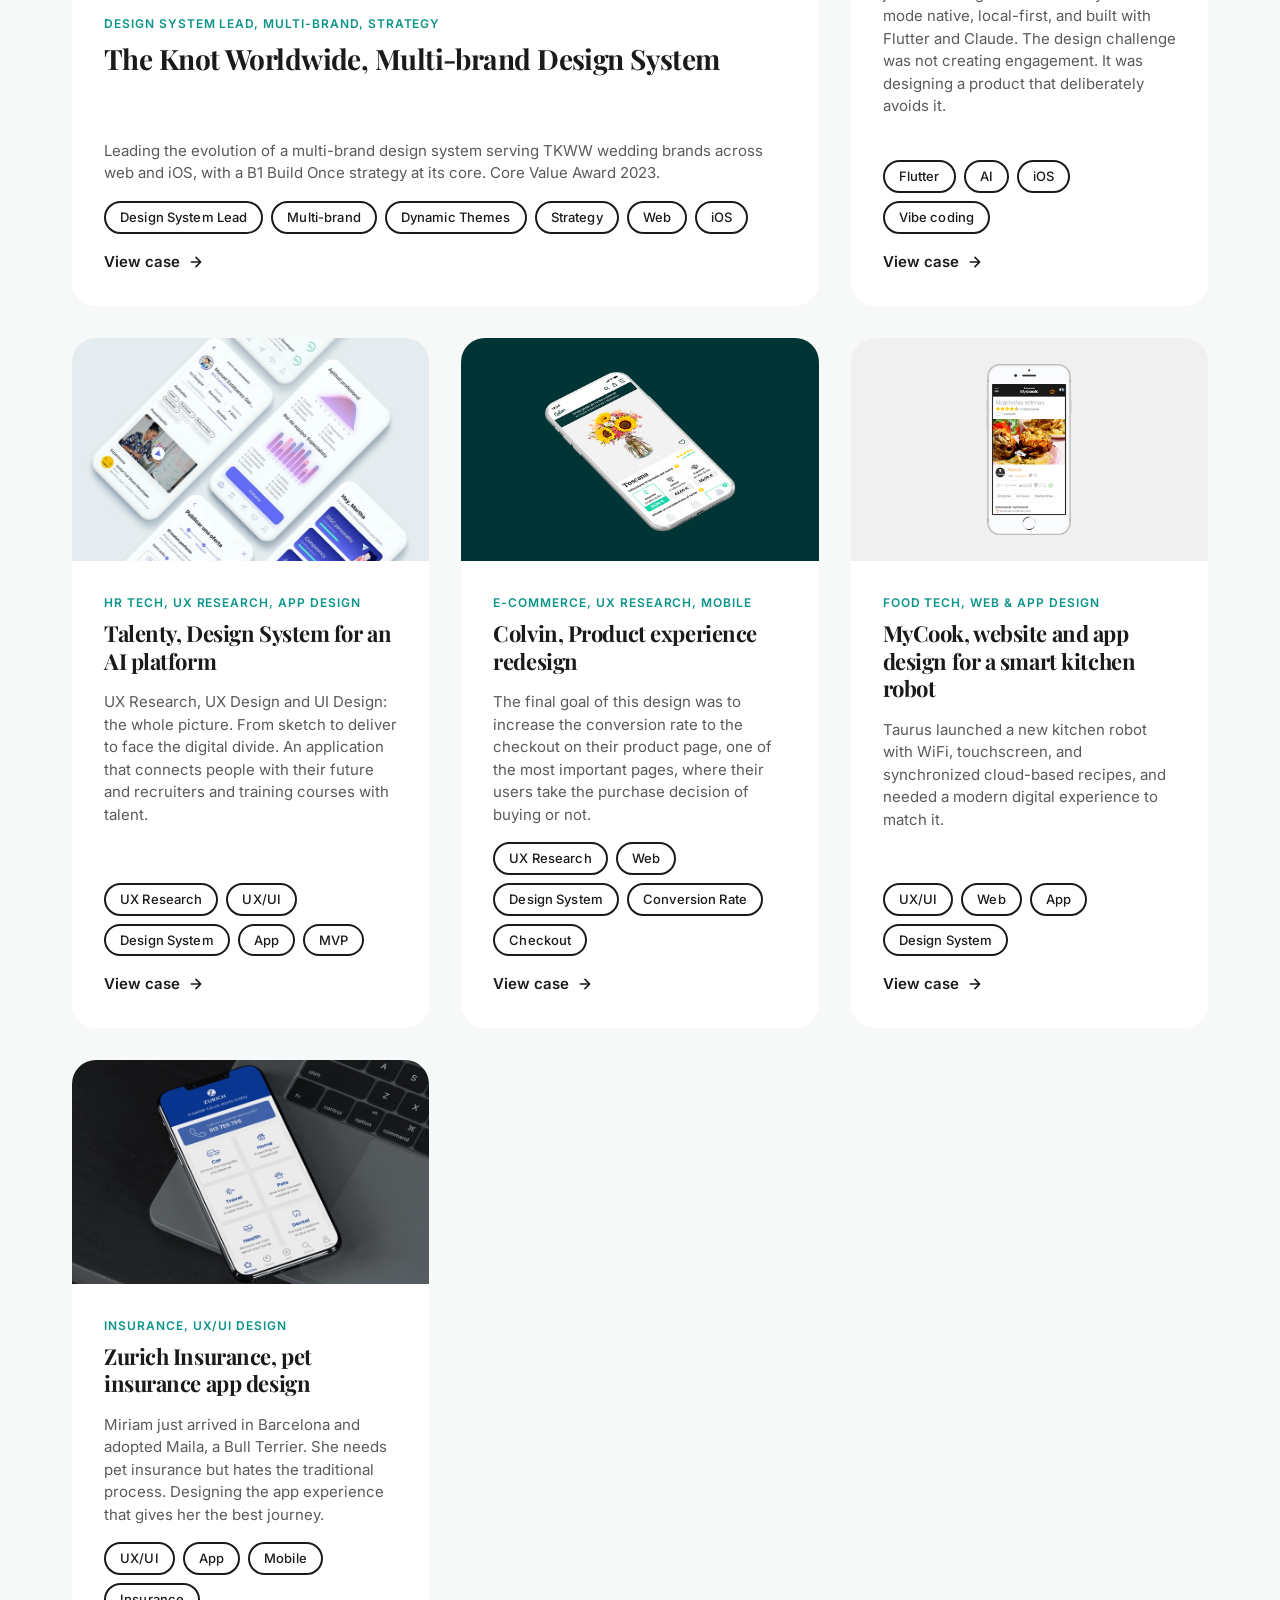
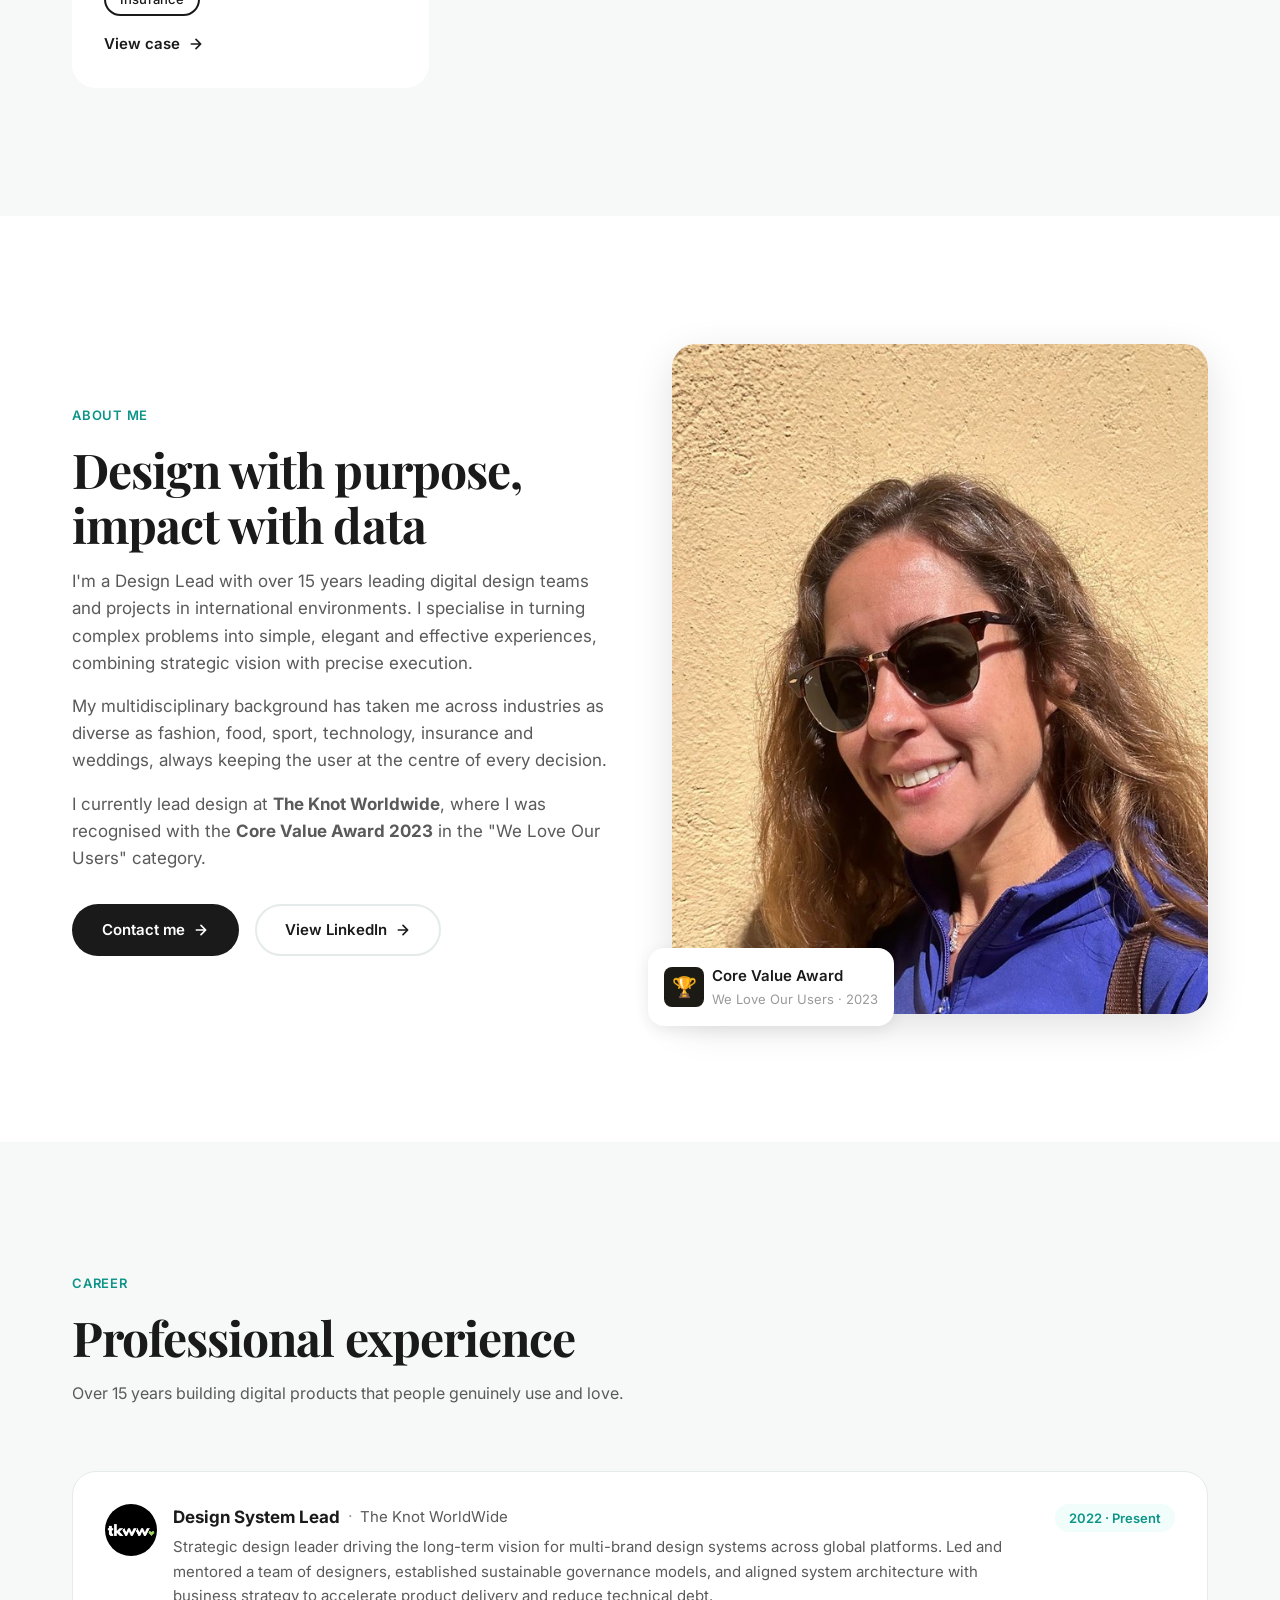
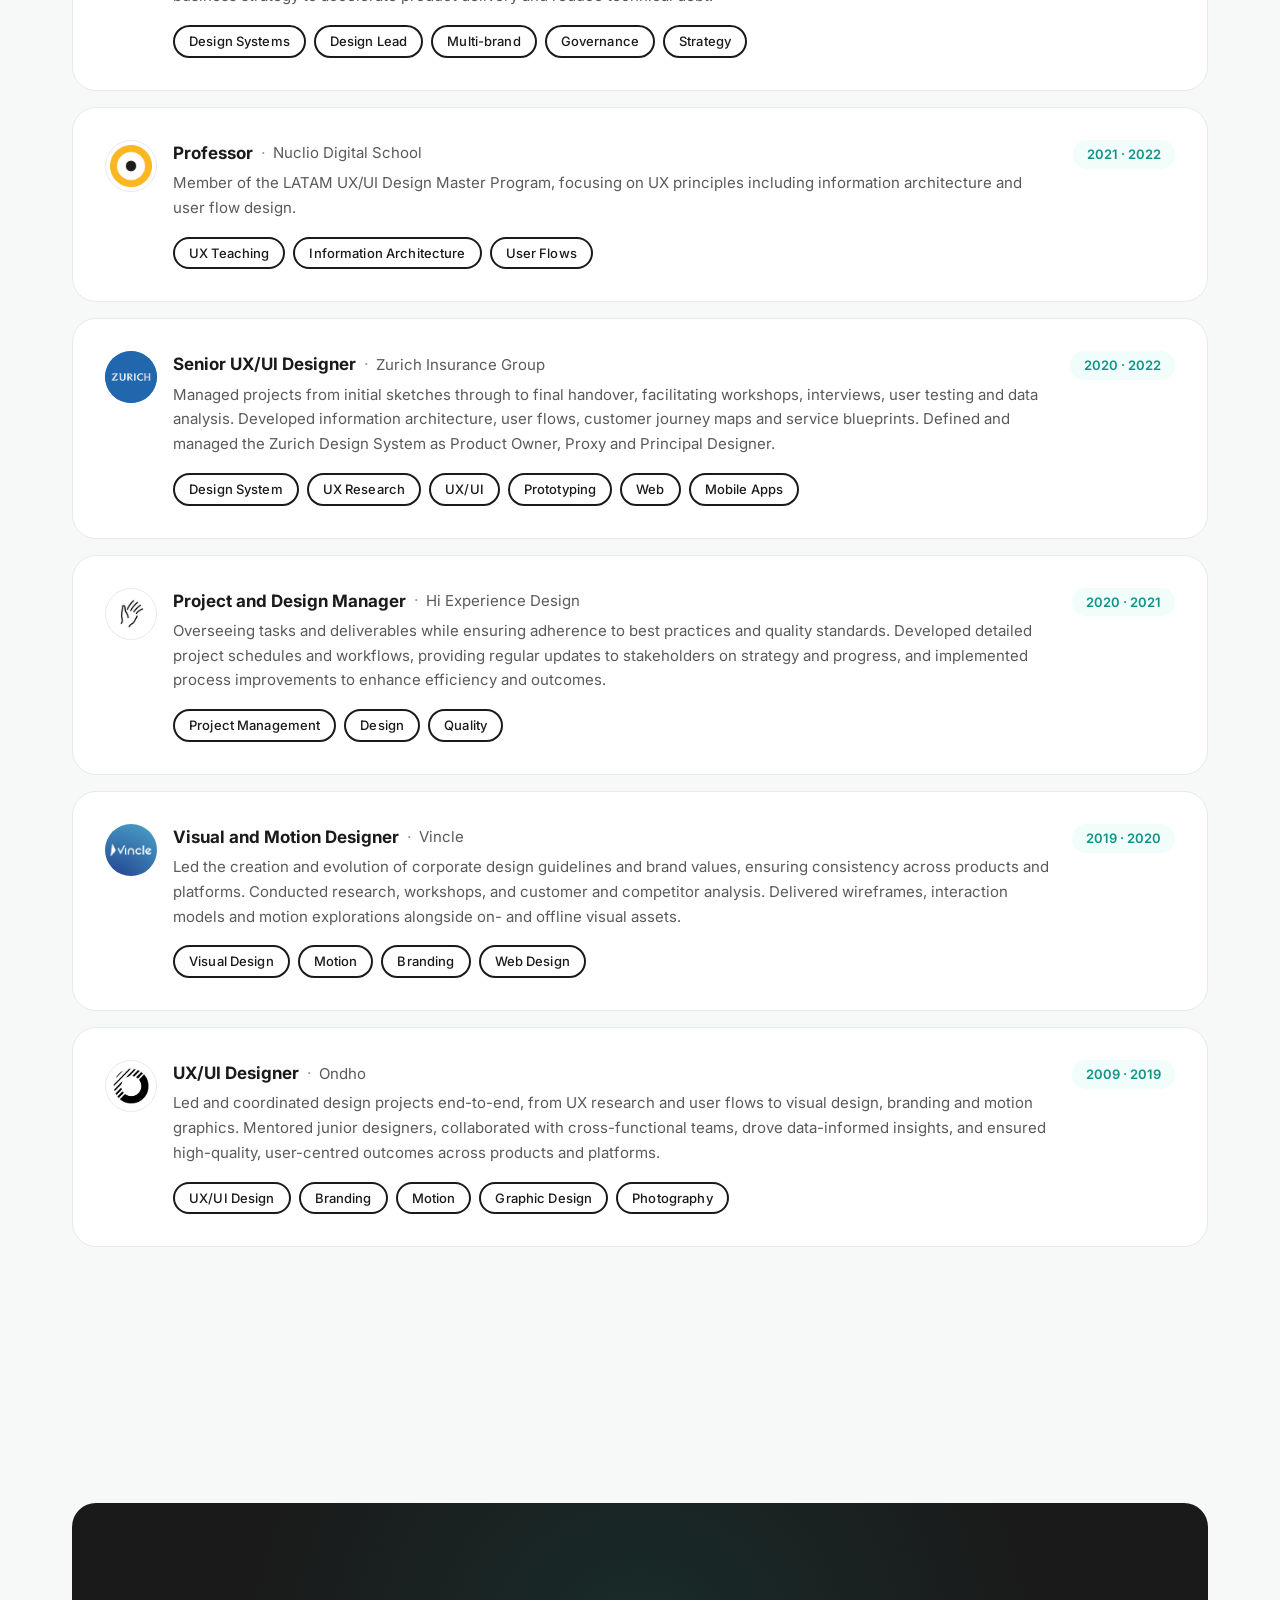
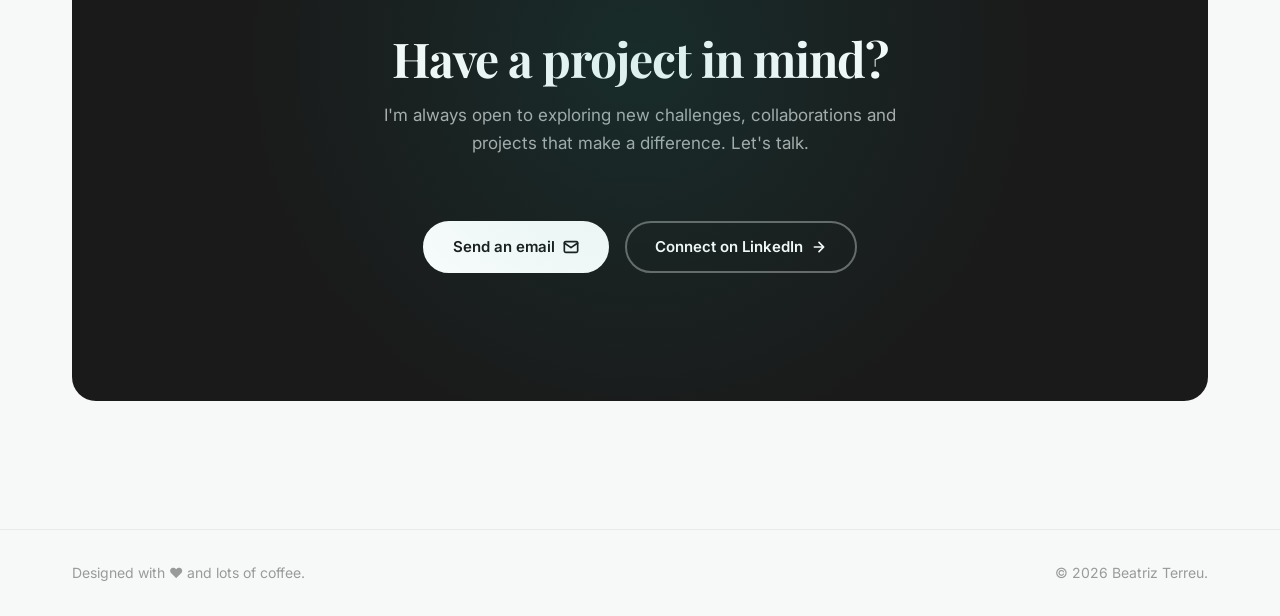
==== commit 2d3d4ecc: "Add files via upload" ====
--- a/index.html
+++ b/index.html
@@ -137,14 +137,14 @@
           </div>
         </article>
 
-        <!-- Nimbie, personal project -->
-        <article class="project-card project-card--small reveal reveal-delay-1" onclick="location.href='projects/nimbie.html'" aria-label="View Nimbie project">
+        <!-- nimbi, personal project -->
+        <article class="project-card project-card--small reveal reveal-delay-1" onclick="location.href='projects/nimbi.html'" aria-label="View nimbi project">
           <div class="project-card__image" style="background:#0D0B14;">
-            <img src="assets/images/nimbie/nimbie-card.jpg" alt="Nimbie, AI bedtime stories app" loading="lazy" style="width:100%; height:100%; object-fit:cover; display:block;" />
+            <img src="assets/images/nimbi/nimbi-card.jpg" alt="nimbi, AI bedtime stories app" loading="lazy" style="width:100%; height:100%; object-fit:cover; display:block;" />
           </div>
           <div class="project-card__content">
             <div class="project-card__category">Personal project · AI · Vibe coding</div>
-            <h3 class="project-card__title">Nimbie, AI-powered bedtime stories</h3>
+            <h3 class="project-card__title">nimbi, AI-powered bedtime stories</h3>
             <p class="project-card__desc">A solo product built in 5 days: an app that generates personalized bedtime stories for families using AI, designed to do its job and then get out of the way. Dark-mode native, local-first, and built with Flutter and Claude. The design challenge was not creating engagement. It was designing a product that deliberately avoids it.</p>
             <div class="project-card__tags">
               <span class="tag">Flutter</span>
@@ -152,7 +152,7 @@
               <span class="tag">iOS</span>
               <span class="tag">Vibe coding</span>
             </div>
-            <a href="projects/nimbie.html" class="project-card__link" tabindex="-1" aria-hidden="true">
+            <a href="projects/nimbi.html" class="project-card__link" tabindex="-1" aria-hidden="true">
               View case
               <svg width="16" height="16" viewBox="0 0 24 24" fill="none" stroke="currentColor" stroke-width="2.5" stroke-linecap="round" stroke-linejoin="round"><path d="M5 12h14M12 5l7 7-7 7"/></svg>
             </a>
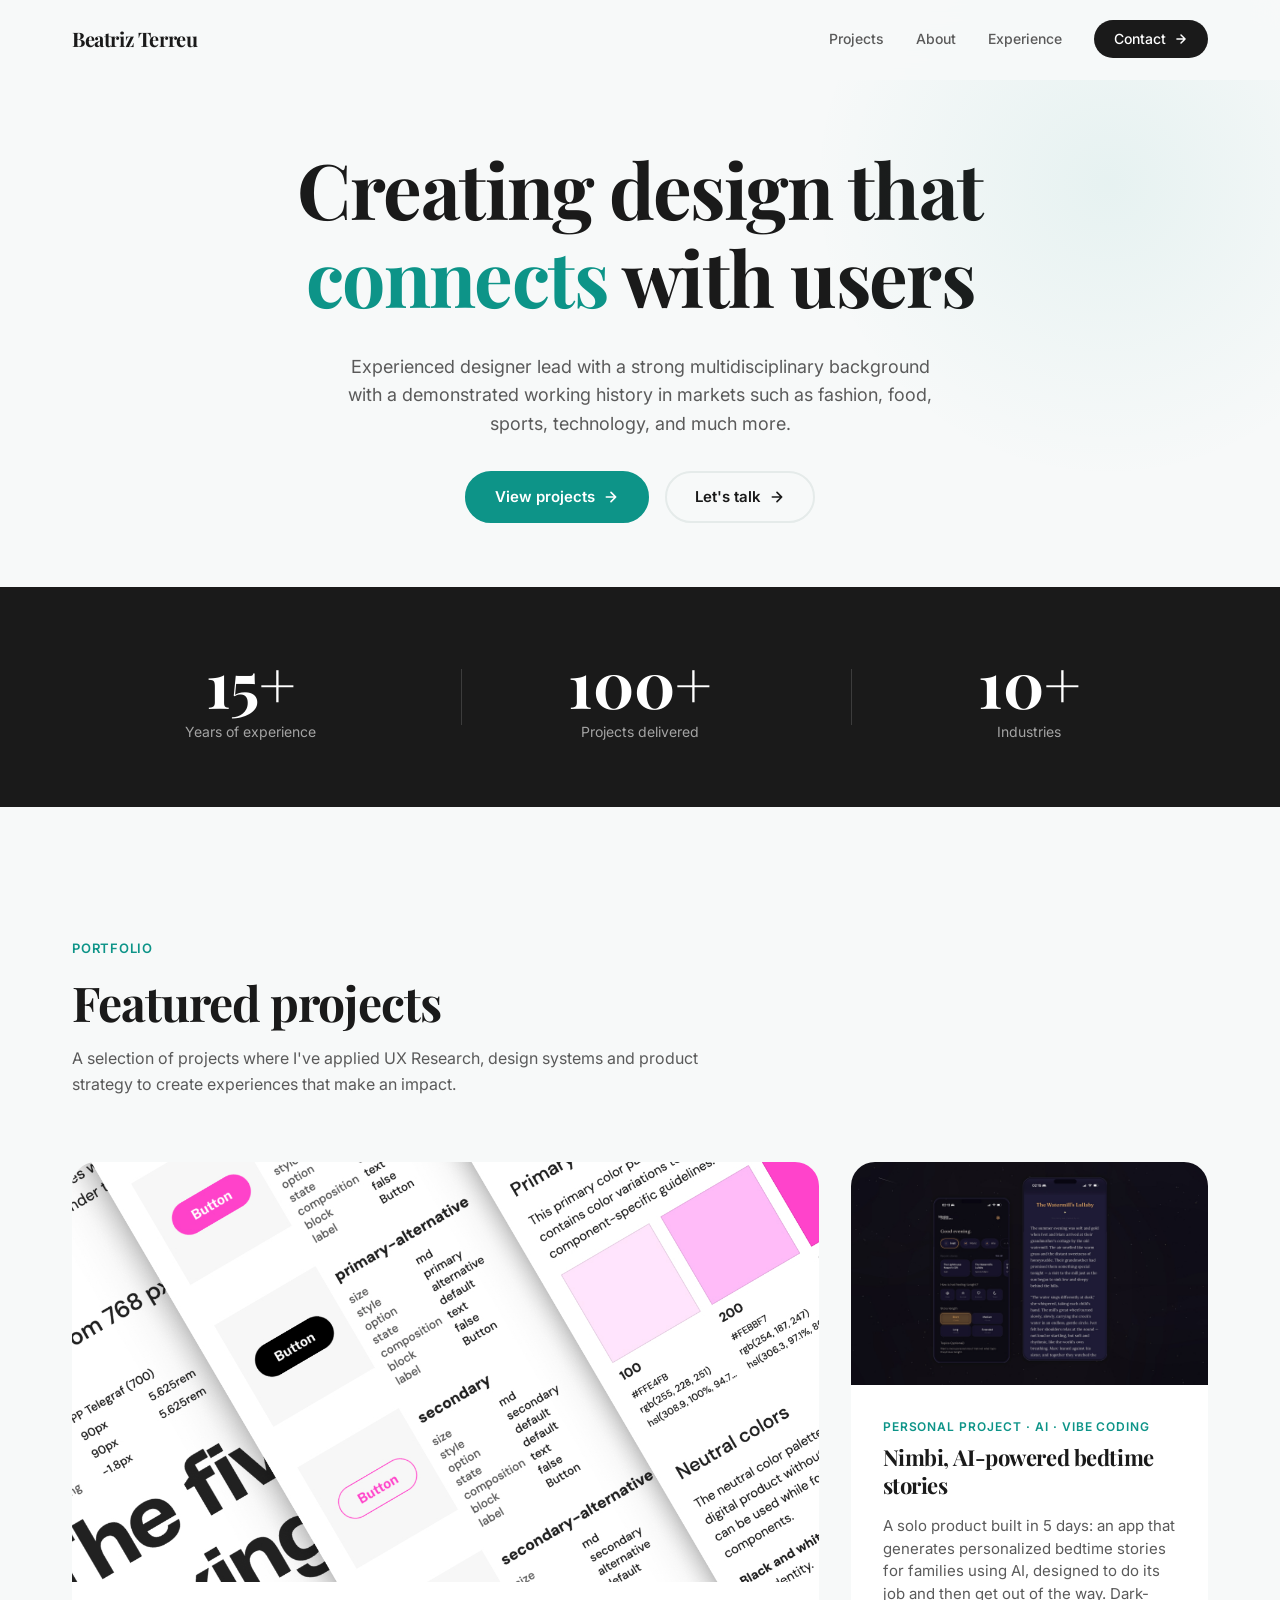
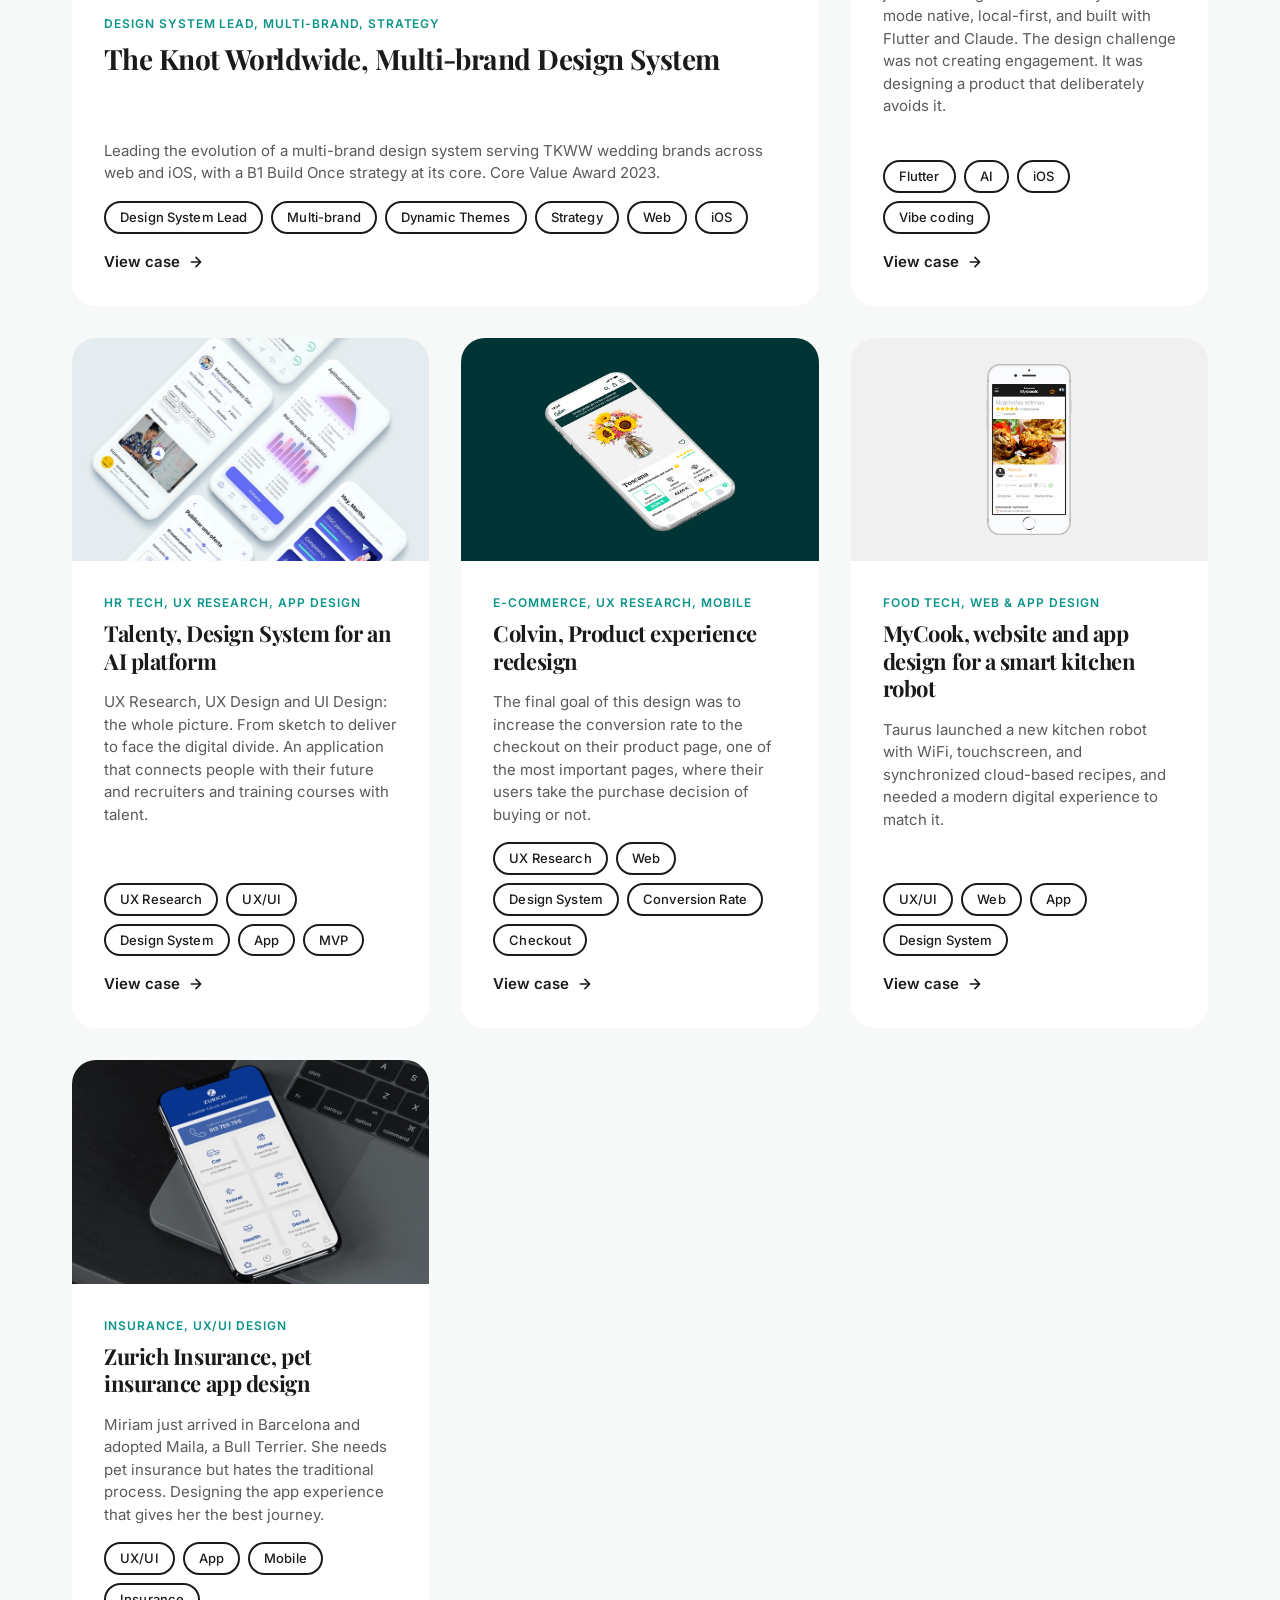
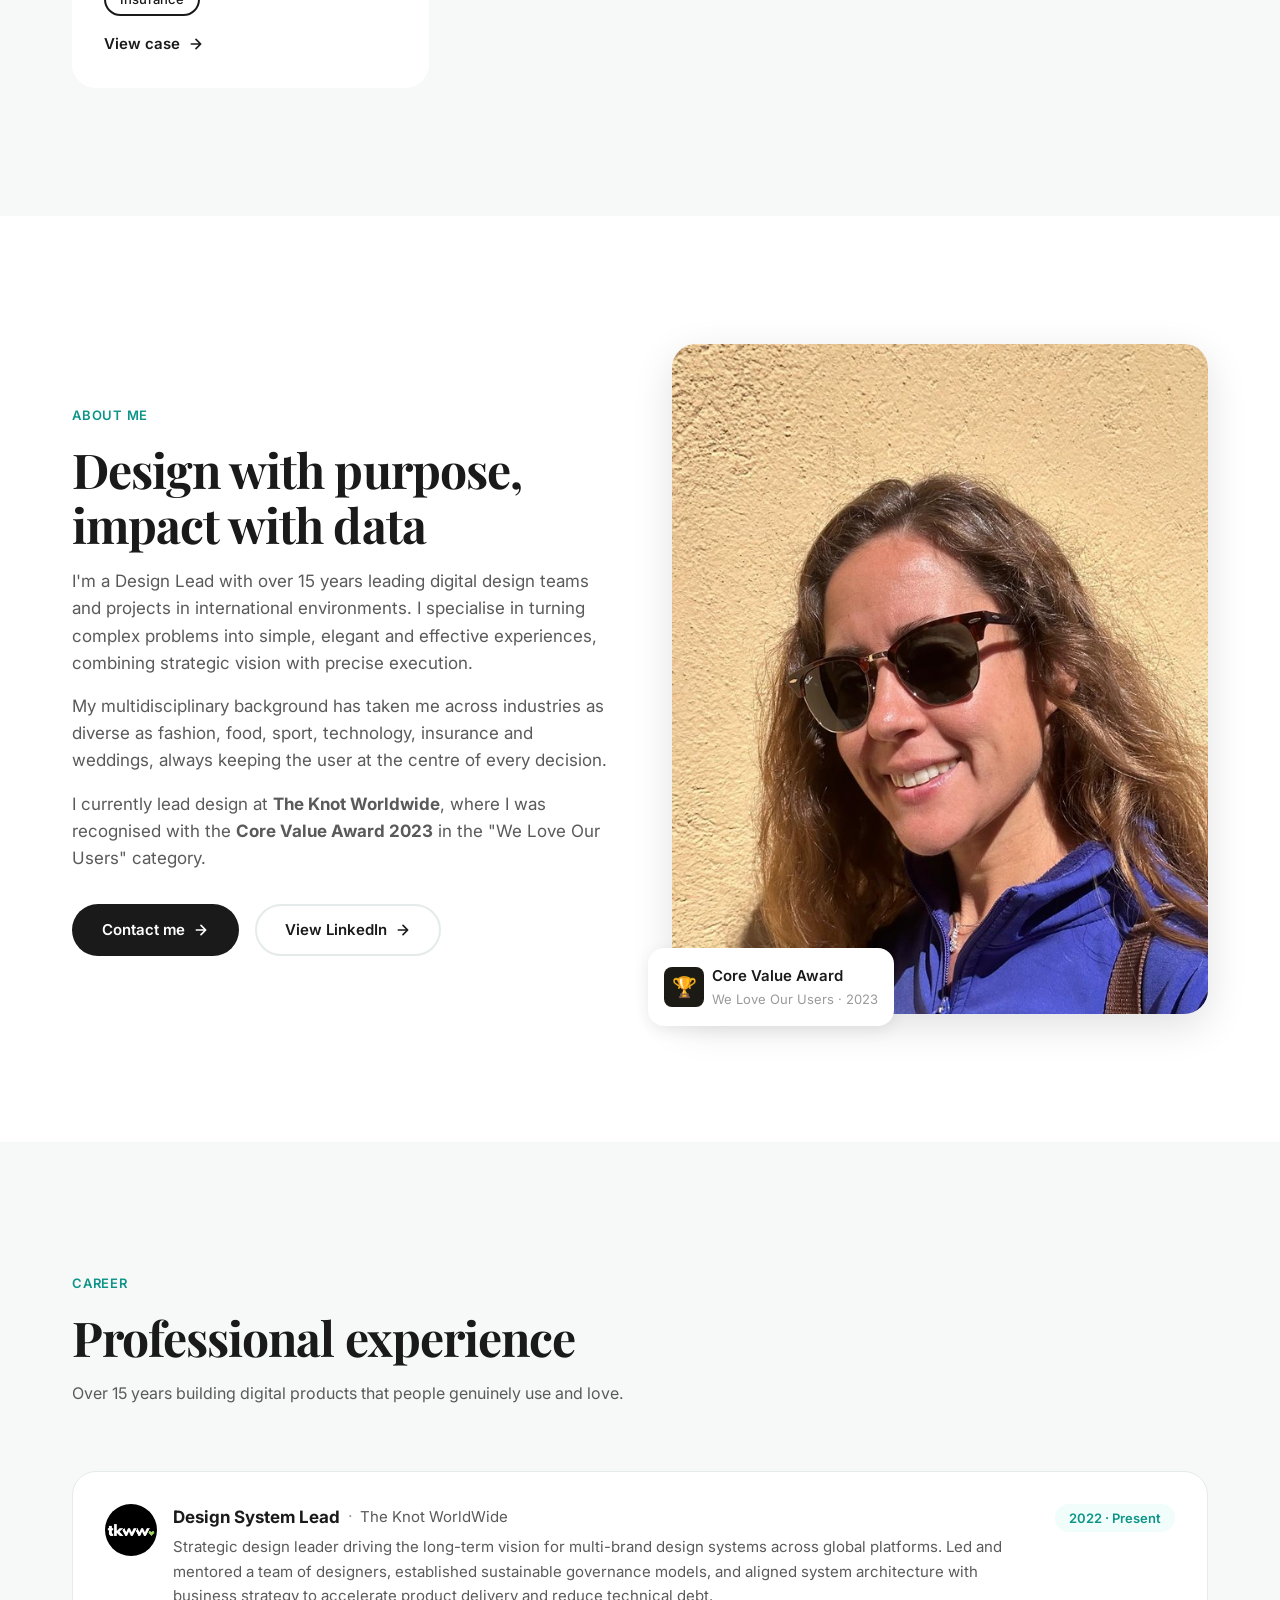
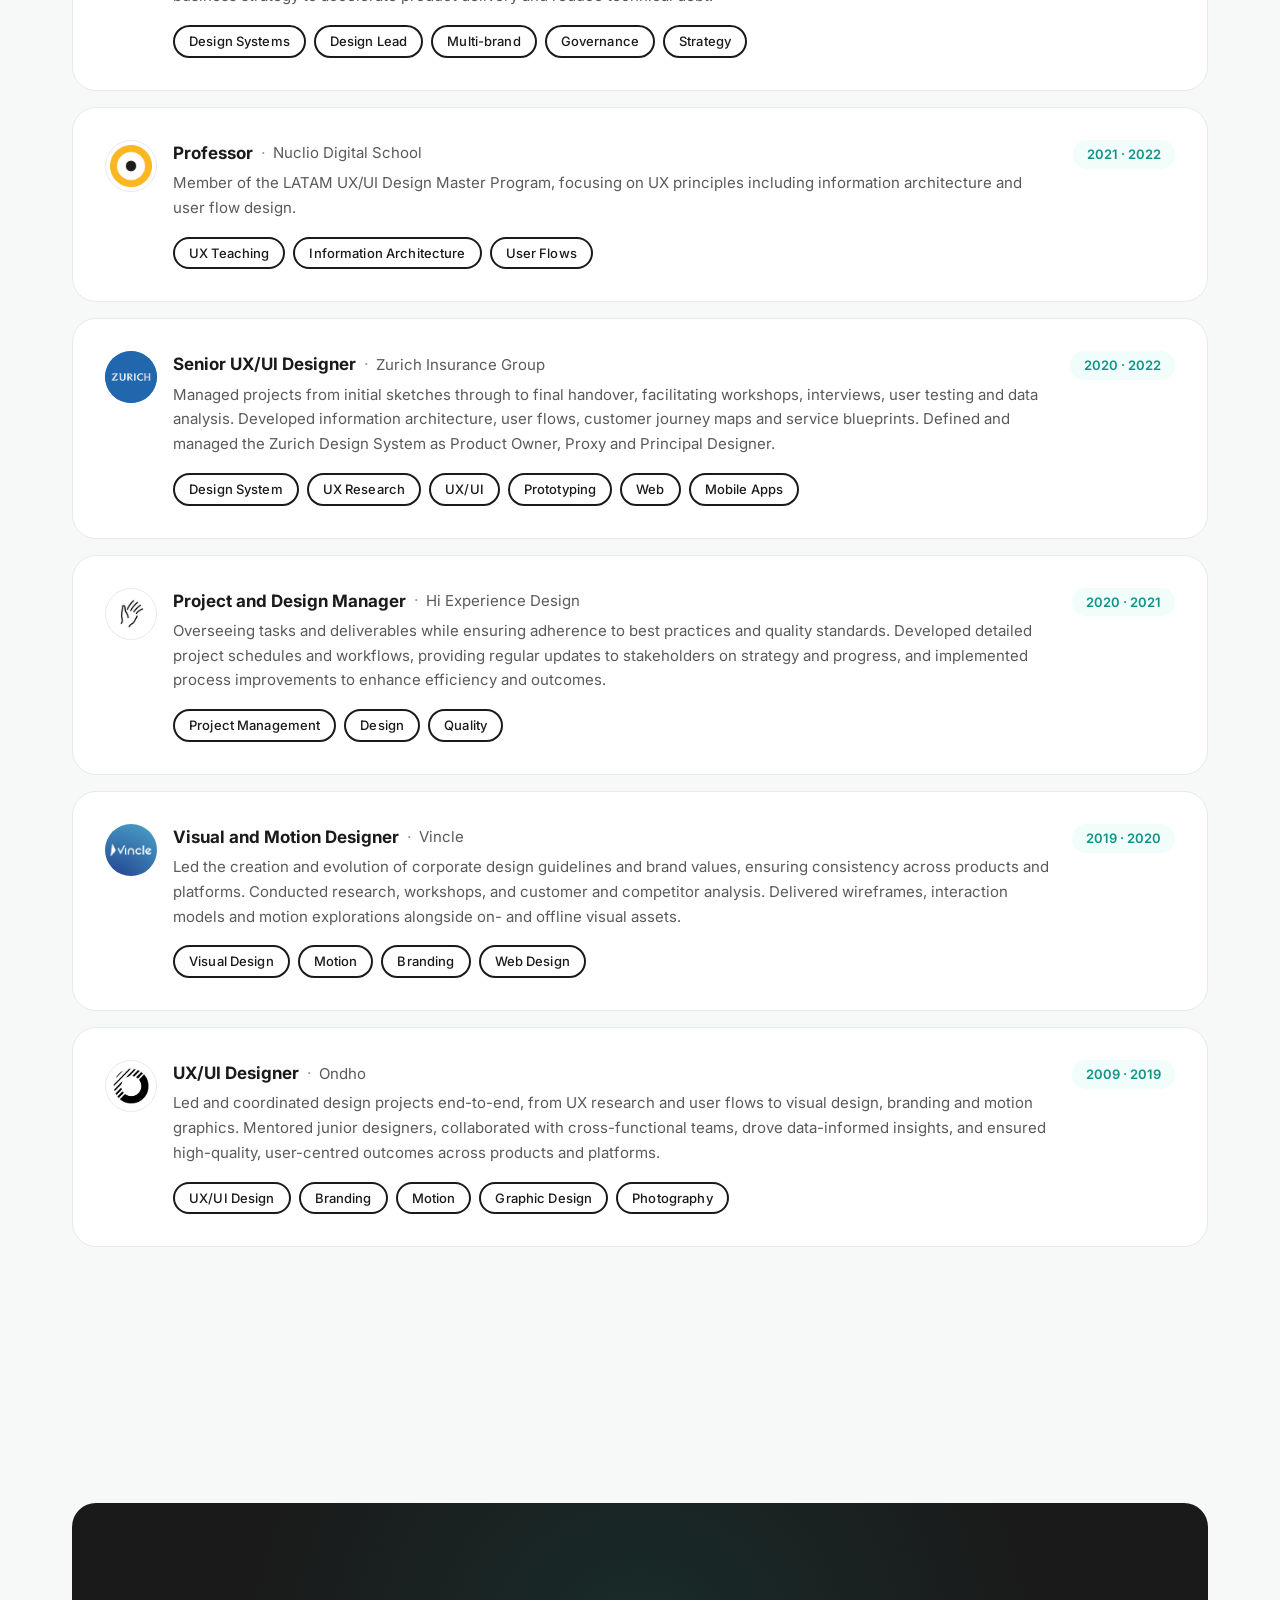
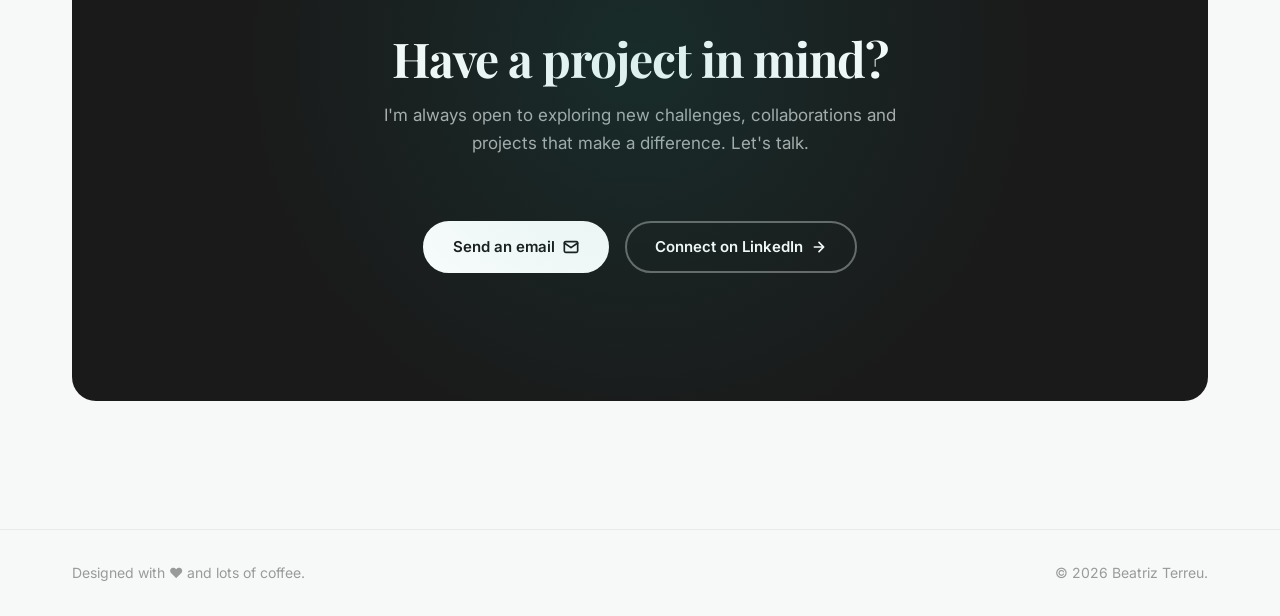
==== commit 2d5548b3: "Add files via upload" ====
--- a/index.html
+++ b/index.html
@@ -137,14 +137,14 @@
           </div>
         </article>
 
-        <!-- nimbi, personal project -->
-        <article class="project-card project-card--small reveal reveal-delay-1" onclick="location.href='projects/nimbi.html'" aria-label="View nimbi project">
+        <!-- Nimbi, personal project -->
+        <article class="project-card project-card--small reveal reveal-delay-1" onclick="location.href='projects/nimbi.html'" aria-label="View Nimbi project">
           <div class="project-card__image" style="background:#0D0B14;">
-            <img src="assets/images/nimbi/nimbi-card.jpg" alt="nimbi, AI bedtime stories app" loading="lazy" style="width:100%; height:100%; object-fit:cover; display:block;" />
+            <img src="assets/images/nimbi/nimbi-card.jpg" alt="Nimbi, AI bedtime stories app" loading="lazy" style="width:100%; height:100%; object-fit:cover; display:block;" />
           </div>
           <div class="project-card__content">
             <div class="project-card__category">Personal project · AI · Vibe coding</div>
-            <h3 class="project-card__title">nimbi, AI-powered bedtime stories</h3>
+            <h3 class="project-card__title">Nimbi, AI-powered bedtime stories</h3>
             <p class="project-card__desc">A solo product built in 5 days: an app that generates personalized bedtime stories for families using AI, designed to do its job and then get out of the way. Dark-mode native, local-first, and built with Flutter and Claude. The design challenge was not creating engagement. It was designing a product that deliberately avoids it.</p>
             <div class="project-card__tags">
               <span class="tag">Flutter</span>
